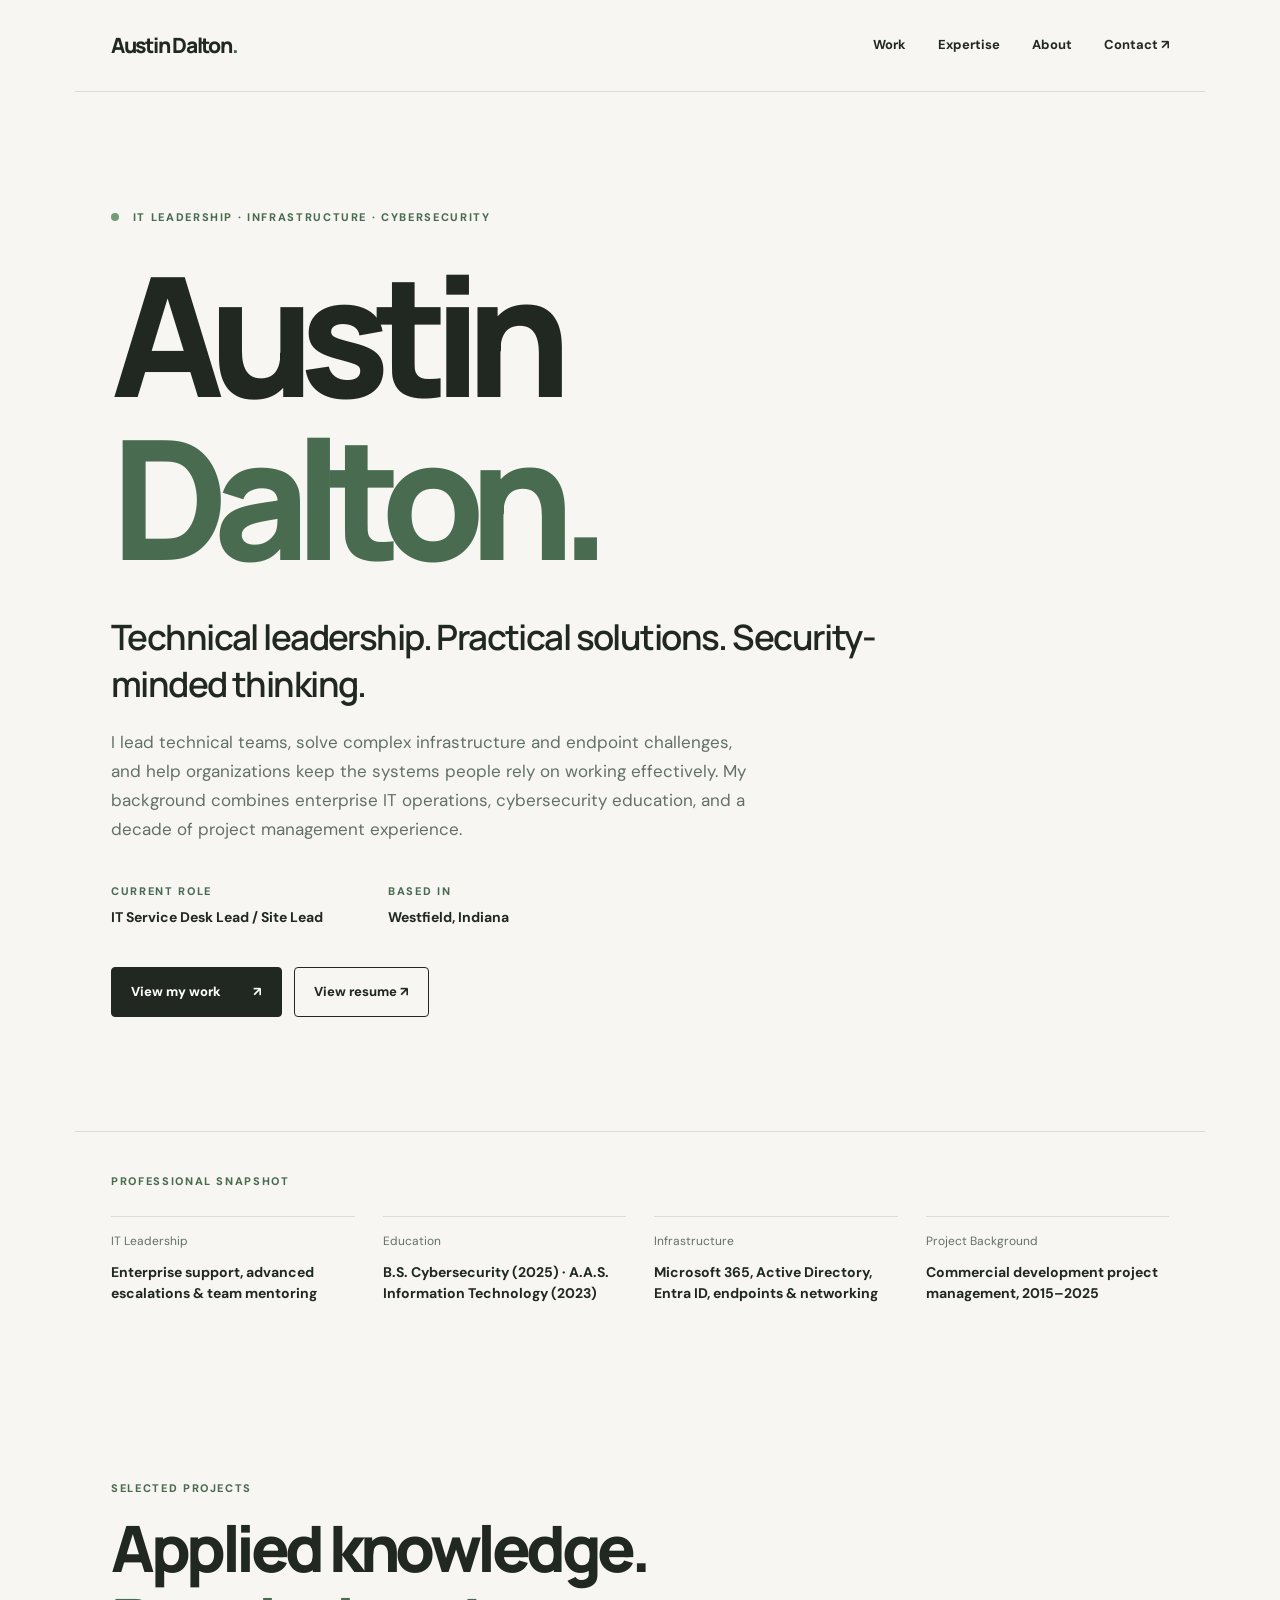
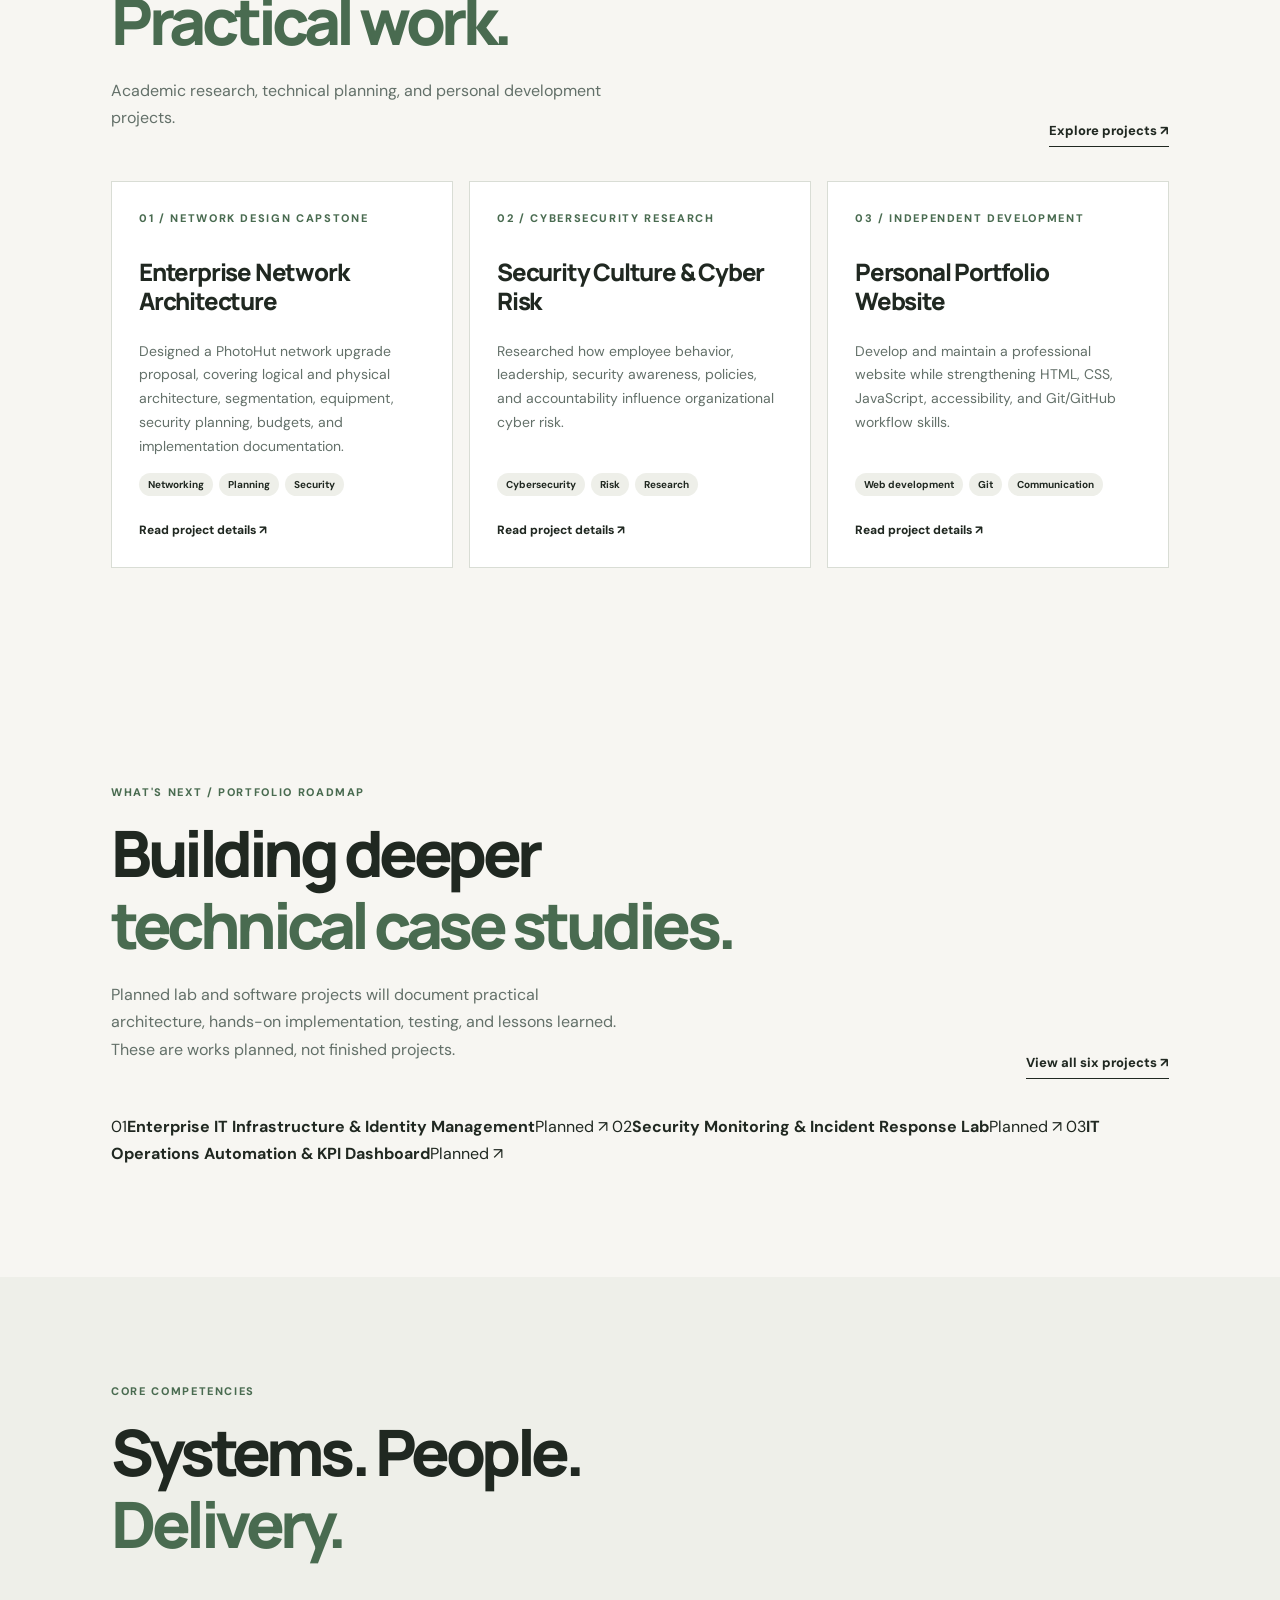
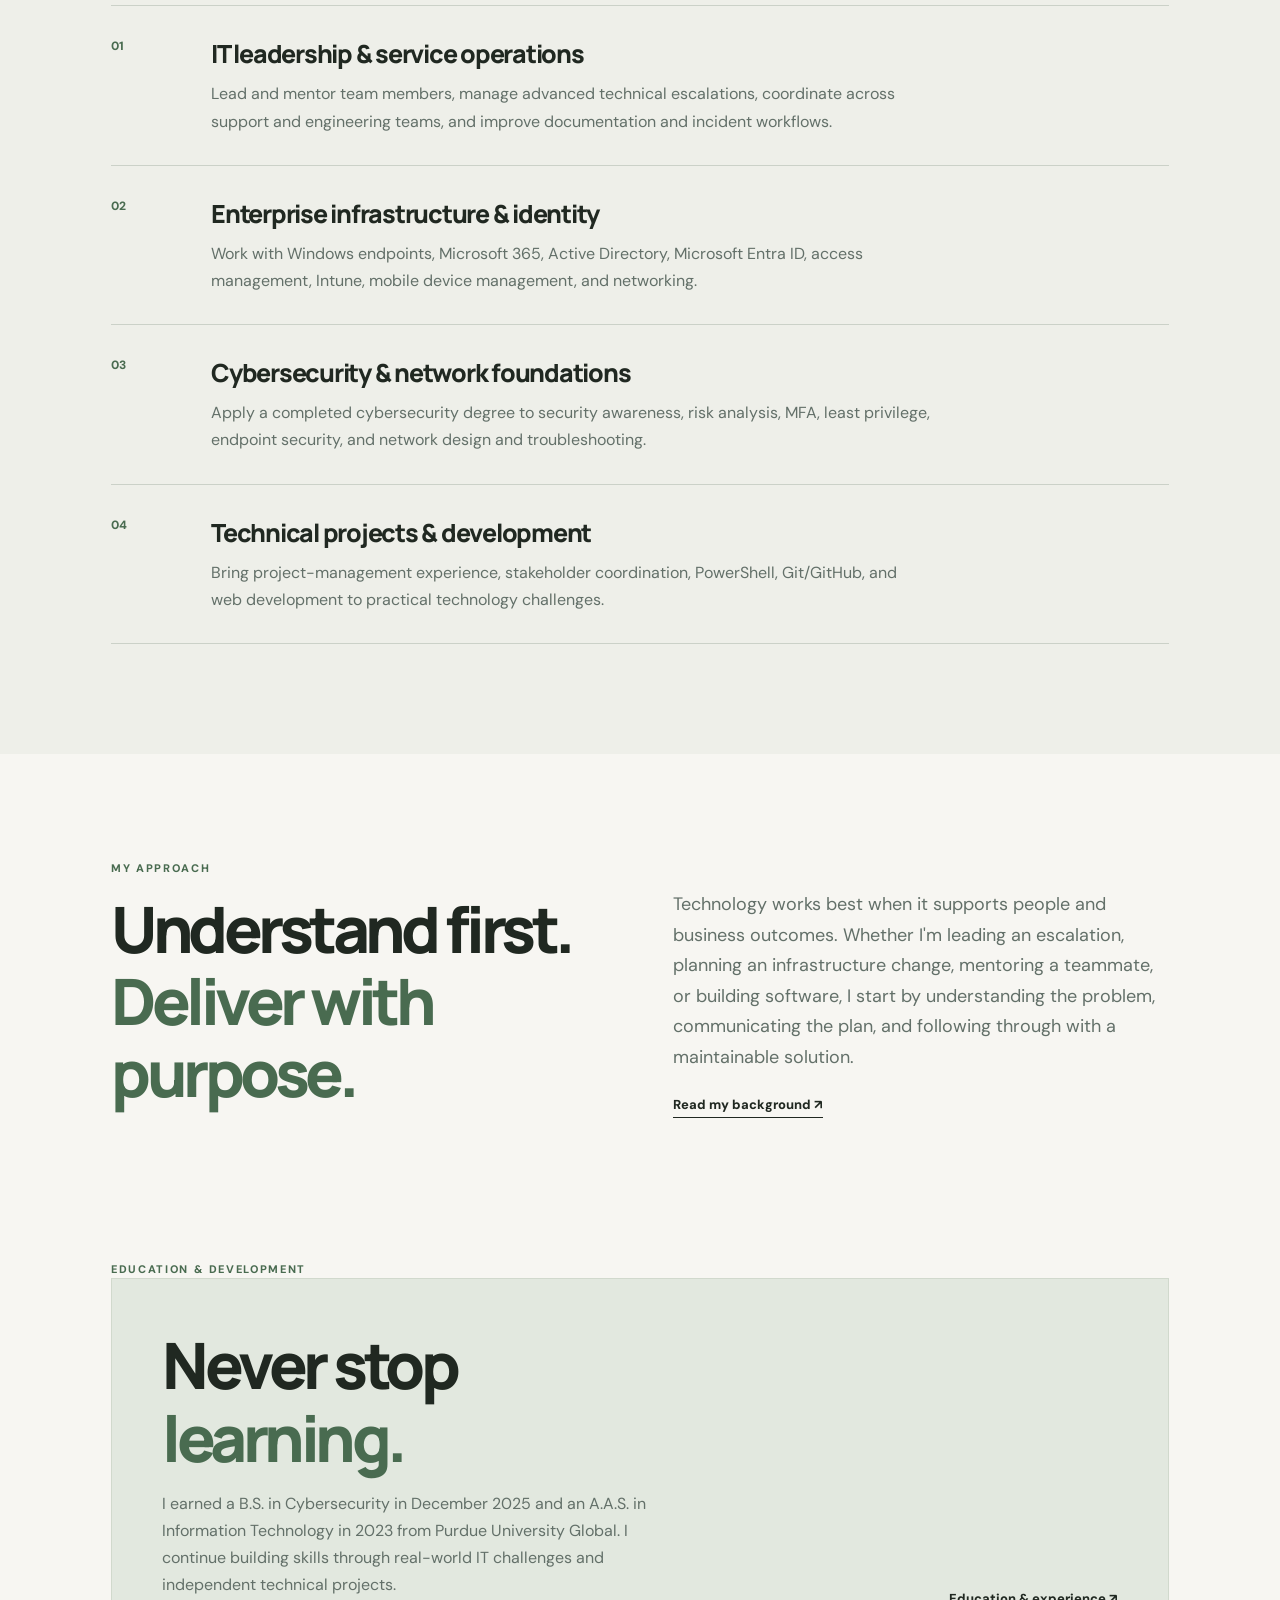
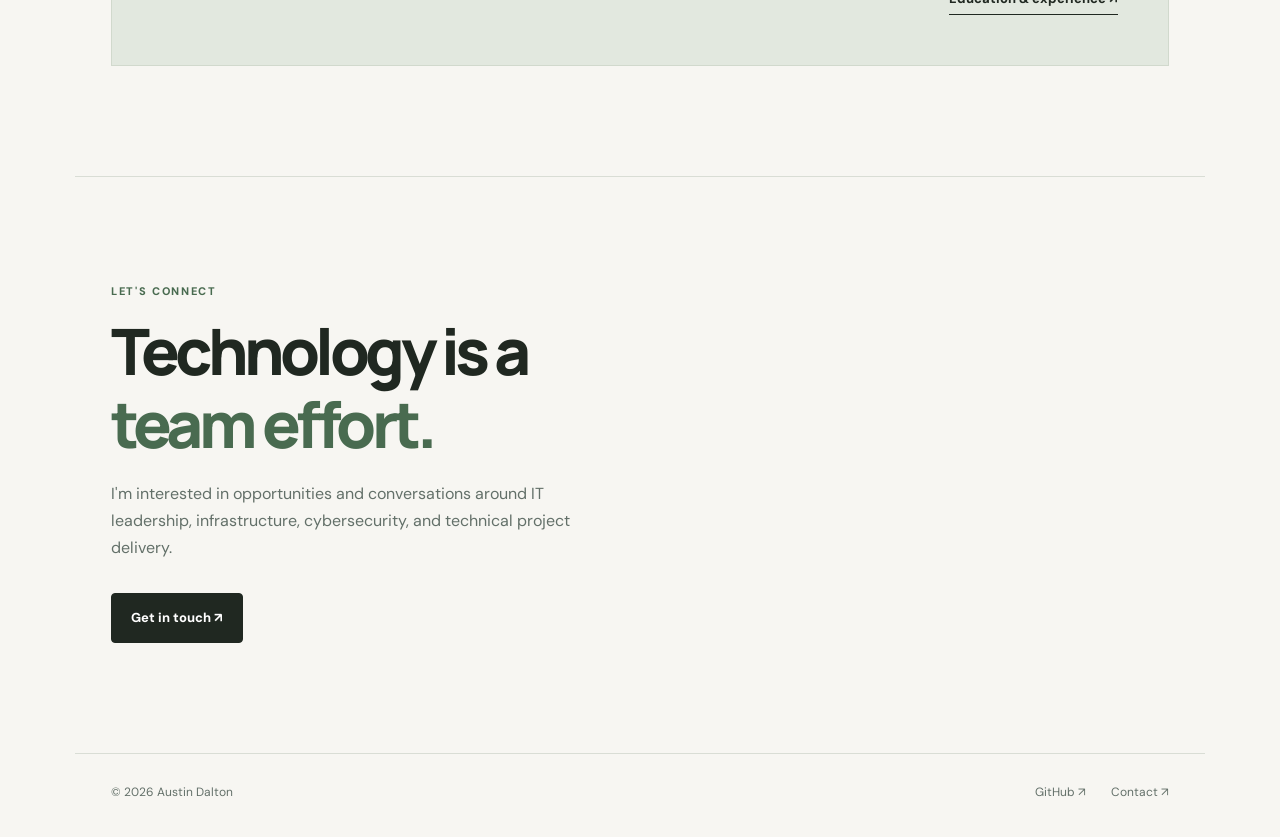
==== index.html @ 0df58dbb "Feature three upcoming lab projects on portfolio homepage" ====
<!doctype html>
<html lang="en"><head><meta charset="utf-8"><meta name="viewport" content="width=device-width,initial-scale=1"><meta name="description" content="Austin Dalton — IT leadership, cybersecurity, infrastructure and software development."><title>Austin Dalton | IT Leadership & Technology</title><link rel="preconnect" href="https://fonts.googleapis.com"><link rel="preconnect" href="https://fonts.gstatic.com" crossorigin><link href="https://fonts.googleapis.com/css2?family=DM+Sans:wght@400;500;600;700&family=Manrope:wght@400;500;600;700;800&display=swap" rel="stylesheet"><link rel="stylesheet" href="redesign.css"></head>
<body><a class="skip" href="#main">Skip to content</a><header class="site-header wrap"><a class="wordmark" href="index.html">Austin Dalton<span class="dot">.</span></a><nav aria-label="Main navigation"><a href="#work">Work</a><a href="#expertise">Expertise</a><a href="aboutme.html">About</a><a href="contact.html">Contact <span aria-hidden="true">↗</span></a></nav></header>
<main id="main"><section class="hero wrap"><div class="eyebrow"><span class="status-dot"></span> IT LEADERSHIP · INFRASTRUCTURE · CYBERSECURITY</div><h1>Austin<br><em>Dalton.</em></h1><p class="hero-lead">Technical leadership. Practical solutions. Security-minded thinking.</p><p class="hero-sub">I lead technical teams, solve complex infrastructure and endpoint challenges, and help organizations keep the systems people rely on working effectively. My background combines enterprise IT operations, cybersecurity education, and a decade of project management experience.</p><div class="facts"><div><span class="fact-label">Current role</span><strong>IT Service Desk Lead / Site Lead</strong></div><div><span class="fact-label">Based in</span><strong>Westfield, Indiana</strong></div></div><div class="actions"><a class="button primary" href="#work">View my work <span>↗</span></a><a class="button secondary" href="Austin_Dalton_Resume.pdf" target="_blank" rel="noopener">View resume ↗</a></div></section>
<section class="divider wrap"><div class="section-kicker">Professional snapshot</div><div class="overview"><div><span>IT Leadership</span><strong>Enterprise support, advanced escalations & team mentoring</strong></div><div><span>Education</span><strong>B.S. Cybersecurity (2025) · A.A.S. Information Technology (2023)</strong></div><div><span>Infrastructure</span><strong>Microsoft 365, Active Directory, Entra ID, endpoints & networking</strong></div><div><span>Project Background</span><strong>Commercial development project management, 2015–2025</strong></div></div></section>
<section class="section wrap" id="work"><div class="section-top"><div><div class="section-kicker">Selected projects</div><h2>Applied knowledge.<br><em>Practical work.</em></h2><p>Academic research, technical planning, and personal development projects.</p></div><a class="text-link" href="projects.html">Explore projects ↗</a></div><div class="cards"><a class="card" href="projects.html"><span class="card-number">01 / NETWORK DESIGN CAPSTONE</span><h3>Enterprise Network Architecture</h3><p>Designed a PhotoHut network upgrade proposal, covering logical and physical architecture, segmentation, equipment, security planning, budgets, and implementation documentation.</p><span class="tags"><span>Networking</span><span>Planning</span><span>Security</span></span><span class="card-arrow">Read project details ↗</span></a><a class="card" href="projects.html"><span class="card-number">02 / CYBERSECURITY RESEARCH</span><h3>Security Culture & Cyber Risk</h3><p>Researched how employee behavior, leadership, security awareness, policies, and accountability influence organizational cyber risk.</p><span class="tags"><span>Cybersecurity</span><span>Risk</span><span>Research</span></span><span class="card-arrow">Read project details ↗</span></a><a class="card" href="projects.html"><span class="card-number">03 / INDEPENDENT DEVELOPMENT</span><h3>Personal Portfolio Website</h3><p>Develop and maintain a professional website while strengthening HTML, CSS, JavaScript, accessibility, and Git/GitHub workflow skills.</p><span class="tags"><span>Web development</span><span>Git</span><span>Communication</span></span><span class="card-arrow">Read project details ↗</span></a></div></section>

<section class="section wrap project-roadmap" aria-labelledby="roadmap-heading">
<div class="section-top"><div><div class="section-kicker">What's next / Portfolio roadmap</div><h2 id="roadmap-heading">Building deeper<br><em>technical case studies.</em></h2><p>Planned lab and software projects will document practical architecture, hands-on implementation, testing, and lessons learned. These are works planned, not finished projects.</p></div><a class="text-link" href="projects.html#upcoming-projects">View all six projects ↗</a></div>
<div class="roadmap-list">
<a href="projects.html#enterprise-infrastructure"><span class="roadmap-count">01</span><strong>Enterprise IT Infrastructure & Identity Management</strong><span class="roadmap-progress">Planned ↗</span></a>
<a href="projects.html#security-monitoring"><span class="roadmap-count">02</span><strong>Security Monitoring & Incident Response Lab</strong><span class="roadmap-progress">Planned ↗</span></a>
<a href="projects.html#it-operations-dashboard"><span class="roadmap-count">03</span><strong>IT Operations Automation & KPI Dashboard</strong><span class="roadmap-progress">Planned ↗</span></a>
</div>
</section>
<section class="section muted" id="expertise"><div class="wrap"><div class="section-kicker">Core competencies</div><h2>Systems. People.<br><em>Delivery.</em></h2><div class="services"><div class="service"><span>01</span><div><h3>IT leadership & service operations</h3><p>Lead and mentor team members, manage advanced technical escalations, coordinate across support and engineering teams, and improve documentation and incident workflows.</p></div></div><div class="service"><span>02</span><div><h3>Enterprise infrastructure & identity</h3><p>Work with Windows endpoints, Microsoft 365, Active Directory, Microsoft Entra ID, access management, Intune, mobile device management, and networking.</p></div></div><div class="service"><span>03</span><div><h3>Cybersecurity & network foundations</h3><p>Apply a completed cybersecurity degree to security awareness, risk analysis, MFA, least privilege, endpoint security, and network design and troubleshooting.</p></div></div><div class="service"><span>04</span><div><h3>Technical projects & development</h3><p>Bring project-management experience, stakeholder coordination, PowerShell, Git/GitHub, and web development to practical technology challenges.</p></div></div></div></div></section>
<section class="section wrap story"><div><div class="section-kicker">My approach</div><h2>Understand first.<br><em>Deliver with purpose.</em></h2></div><div><p>Technology works best when it supports people and business outcomes. Whether I'm leading an escalation, planning an infrastructure change, mentoring a teammate, or building software, I start by understanding the problem, communicating the plan, and following through with a maintainable solution.</p><a class="text-link" href="aboutme.html">Read my background ↗</a></div></section>
<section class="section wrap studio"><div class="section-kicker">Education & development</div><div class="studio-box"><div><h2>Never stop<br><em>learning.</em></h2><p>I earned a B.S. in Cybersecurity in December 2025 and an A.A.S. in Information Technology in 2023 from Purdue University Global. I continue building skills through real-world IT challenges and independent technical projects.</p></div><a class="text-link" href="aboutme.html">Education & experience ↗</a></div></section>
<section class="section wrap closing"><div class="section-kicker">Let's connect</div><h2>Technology is a<br><em>team effort.</em></h2><p>I'm interested in opportunities and conversations around IT leadership, infrastructure, cybersecurity, and technical project delivery.</p><a class="button primary" href="contact.html">Get in touch ↗</a></section></main>
<footer class="wrap footer"><span>© <span id="year"></span> Austin Dalton</span><div><a href="https://github.com/AustinDDev" target="_blank" rel="noopener">GitHub ↗</a><a href="contact.html">Contact ↗</a></div></footer><script>document.getElementById('year').textContent=new Date().getFullYear()</script></body></html>
---- redesign.css ----
:root{--bg:#f7f6f2;--ink:#202821;--muted:#637069;--accent:#496b50;--line:#d9ddd5;--surface:#eeefe9}*{box-sizing:border-box}html{scroll-behavior:smooth}body{margin:0;background:var(--bg);color:var(--ink);font:16px/1.7 'DM Sans',sans-serif}a{color:inherit;text-decoration:none}a:focus-visible{outline:3px solid var(--accent);outline-offset:4px}.wrap{max-width:1130px;margin:auto;padding-left:36px;padding-right:36px}.skip{position:absolute;left:-9999px}.skip:focus{left:20px;top:20px;background:white;padding:12px;z-index:10}.site-header{height:92px;display:flex;justify-content:space-between;align-items:center;border-bottom:1px solid var(--line)}.wordmark{font-family:Manrope,sans-serif;font-size:21px;font-weight:800;letter-spacing:-.06em}.dot{color:var(--accent)}nav{display:flex;gap:32px;font-size:13px;font-weight:700}nav a:hover,.text-link:hover{color:var(--accent)}.hero{padding-top:116px;padding-bottom:114px}.eyebrow,.section-kicker,.fact-label,.card-number{font-size:11px;text-transform:uppercase;letter-spacing:.15em;font-weight:800;color:var(--accent)}.status-dot{display:inline-block;width:8px;height:8px;border-radius:50%;background:#739d78;margin-right:9px}.hero h1{font:800 clamp(80px,13vw,174px)/.98 Manrope,sans-serif;letter-spacing:-.095em;margin:25px 0 36px}.hero h1 em,h2 em{font-style:normal;color:var(--accent)}.hero-lead{font:600 clamp(23px,3vw,35px)/1.35 Manrope,sans-serif;letter-spacing:-.045em;max-width:790px;margin:0 0 20px}.hero-sub{max-width:640px;color:var(--muted);font-size:17px}.facts{display:flex;gap:65px;margin:38px 0}.facts>div{display:grid;gap:5px}.facts strong{font-size:14px}.actions{display:flex;gap:12px;flex-wrap:wrap}.button{display:inline-flex;align-items:center;gap:32px;padding:13px 19px;border-radius:4px;font-size:13px;font-weight:800;border:1px solid var(--ink);transition:transform .2s}.button:hover{transform:translateY(-3px)}.primary{background:var(--ink);color:#fff}.secondary{background:transparent}.divider{border-top:1px solid var(--line);padding-top:40px;padding-bottom:70px}.overview{display:grid;grid-template-columns:repeat(4,1fr);gap:28px;margin-top:25px}.overview>div{border-top:1px solid var(--line);padding-top:14px;display:grid;gap:10px}.overview span{color:var(--muted);font-size:12px}.overview strong{font-size:14px;line-height:1.5}.section{padding-top:105px;padding-bottom:110px}.section h2{font:800 clamp(39px,5vw,65px)/1.13 Manrope,sans-serif;letter-spacing:-.07em;margin:15px 0 20px}.section-top{display:flex;justify-content:space-between;align-items:end;gap:30px;margin-bottom:34px}.section-top p,.closing p{max-width:510px;color:var(--muted)}.text-link{font-size:13px;font-weight:800;white-space:nowrap;border-bottom:1px solid currentColor;padding-bottom:4px}.cards{display:grid;grid-template-columns:repeat(3,1fr);gap:16px}.card{display:flex;flex-direction:column;min-height:355px;padding:27px;background:#fff;border:1px solid var(--line);transition:transform .2s,box-shadow .2s}.card:hover{transform:translateY(-5px);box-shadow:0 12px 30px #20282112}.card h3{font:800 24px/1.2 Manrope,sans-serif;letter-spacing:-.05em;margin:30px 0 10px}.card p{color:var(--muted);font-size:14px;line-height:1.7}.tags{display:flex;flex-wrap:wrap;gap:6px;margin-top:auto}.tags span{background:var(--surface);padding:3px 9px;font-size:10px;font-weight:700;border-radius:20px}.card-arrow{font-size:12px;font-weight:800;margin-top:24px}.muted{background:var(--surface)}.services{margin-top:45px;border-top:1px solid #cbd1c8}.service{display:grid;grid-template-columns:80px 1fr;gap:20px;border-bottom:1px solid #cbd1c8;padding:30px 0}.service>span{color:var(--accent);font-weight:800;font-size:12px}.service h3{font:800 25px Manrope,sans-serif;letter-spacing:-.05em;margin:0}.service p{max-width:720px;color:var(--muted);margin:9px 0 0}.story{display:grid;grid-template-columns:1fr 1fr;gap:65px;align-items:center}.story p{font-size:18px;color:var(--muted)}.studio{padding-top:20px}.studio-box{background:#e2e8df;border:1px solid #d1d9cd;padding:50px;display:flex;align-items:end;justify-content:space-between;gap:30px}.studio-box h2{margin:0}.studio-box p{max-width:510px;color:var(--muted)}.closing{border-top:1px solid var(--line)}.closing .button{margin-top:15px}.footer{border-top:1px solid var(--line);padding-top:28px;padding-bottom:35px;display:flex;justify-content:space-between;color:var(--muted);font-size:12px}.footer div{display:flex;gap:25px}@media(max-width:800px){.wrap{padding-left:23px;padding-right:23px}.site-header{height:auto;min-height:78px;gap:15px;flex-wrap:wrap;padding-top:18px;padding-bottom:18px}nav{gap:15px;flex-wrap:wrap}.hero{padding-top:75px;padding-bottom:70px}.hero h1{font-size:clamp(70px,16vw,125px)}.overview{grid-template-columns:repeat(2,1fr)}.cards{grid-template-columns:1fr}.card{min-height:285px}.story{grid-template-columns:1fr;gap:15px}.studio-box{padding:30px;display:block}.section{padding-top:70px;padding-bottom:75px}}@media(max-width:480px){nav{font-size:12px;gap:12px}.hero h1{font-size:65px}.facts{display:grid;gap:20px}.overview{grid-template-columns:1fr}.section-top{display:block}.section-top .text-link{display:inline-block;margin-top:10px}.service{grid-template-columns:36px 1fr}.footer{gap:18px;flex-wrap:wrap}}@media(prefers-reduced-motion:reduce){html{scroll-behavior:auto}*,*:before,*:after{transition:none!important}}
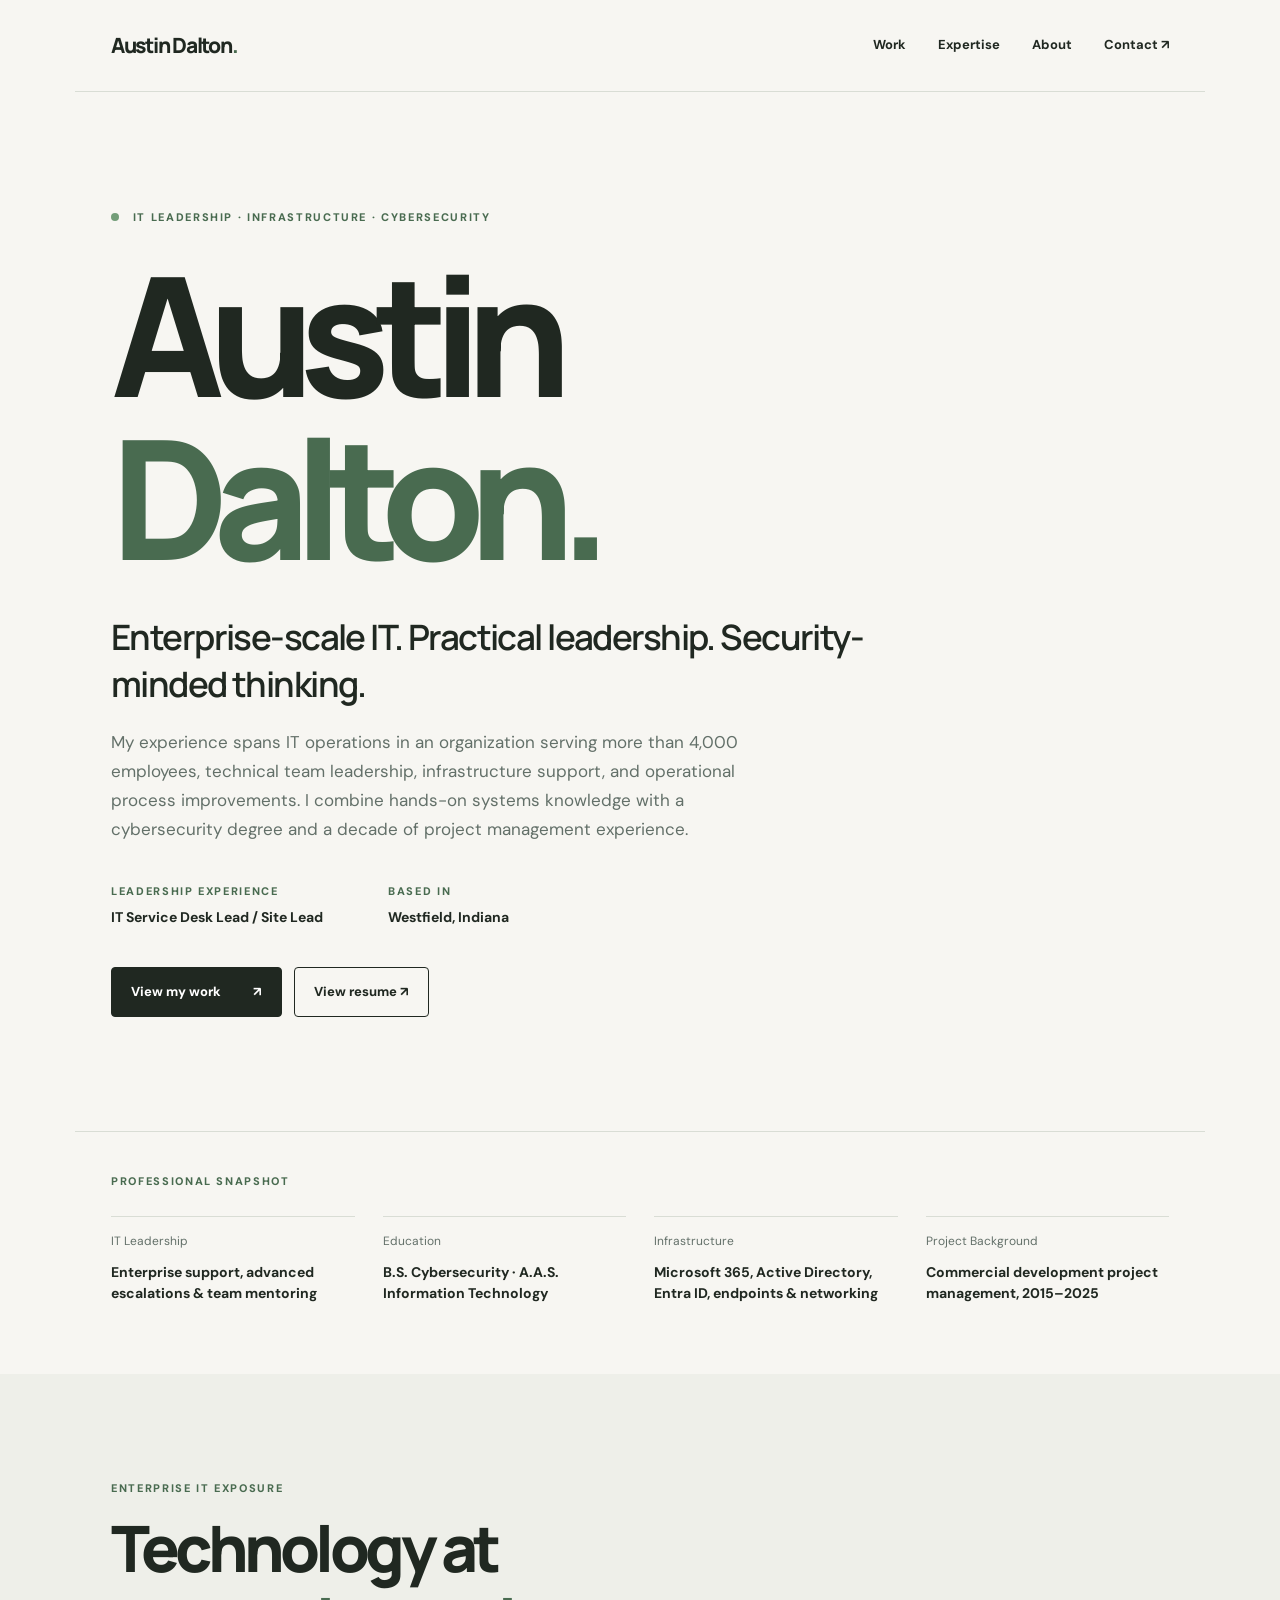
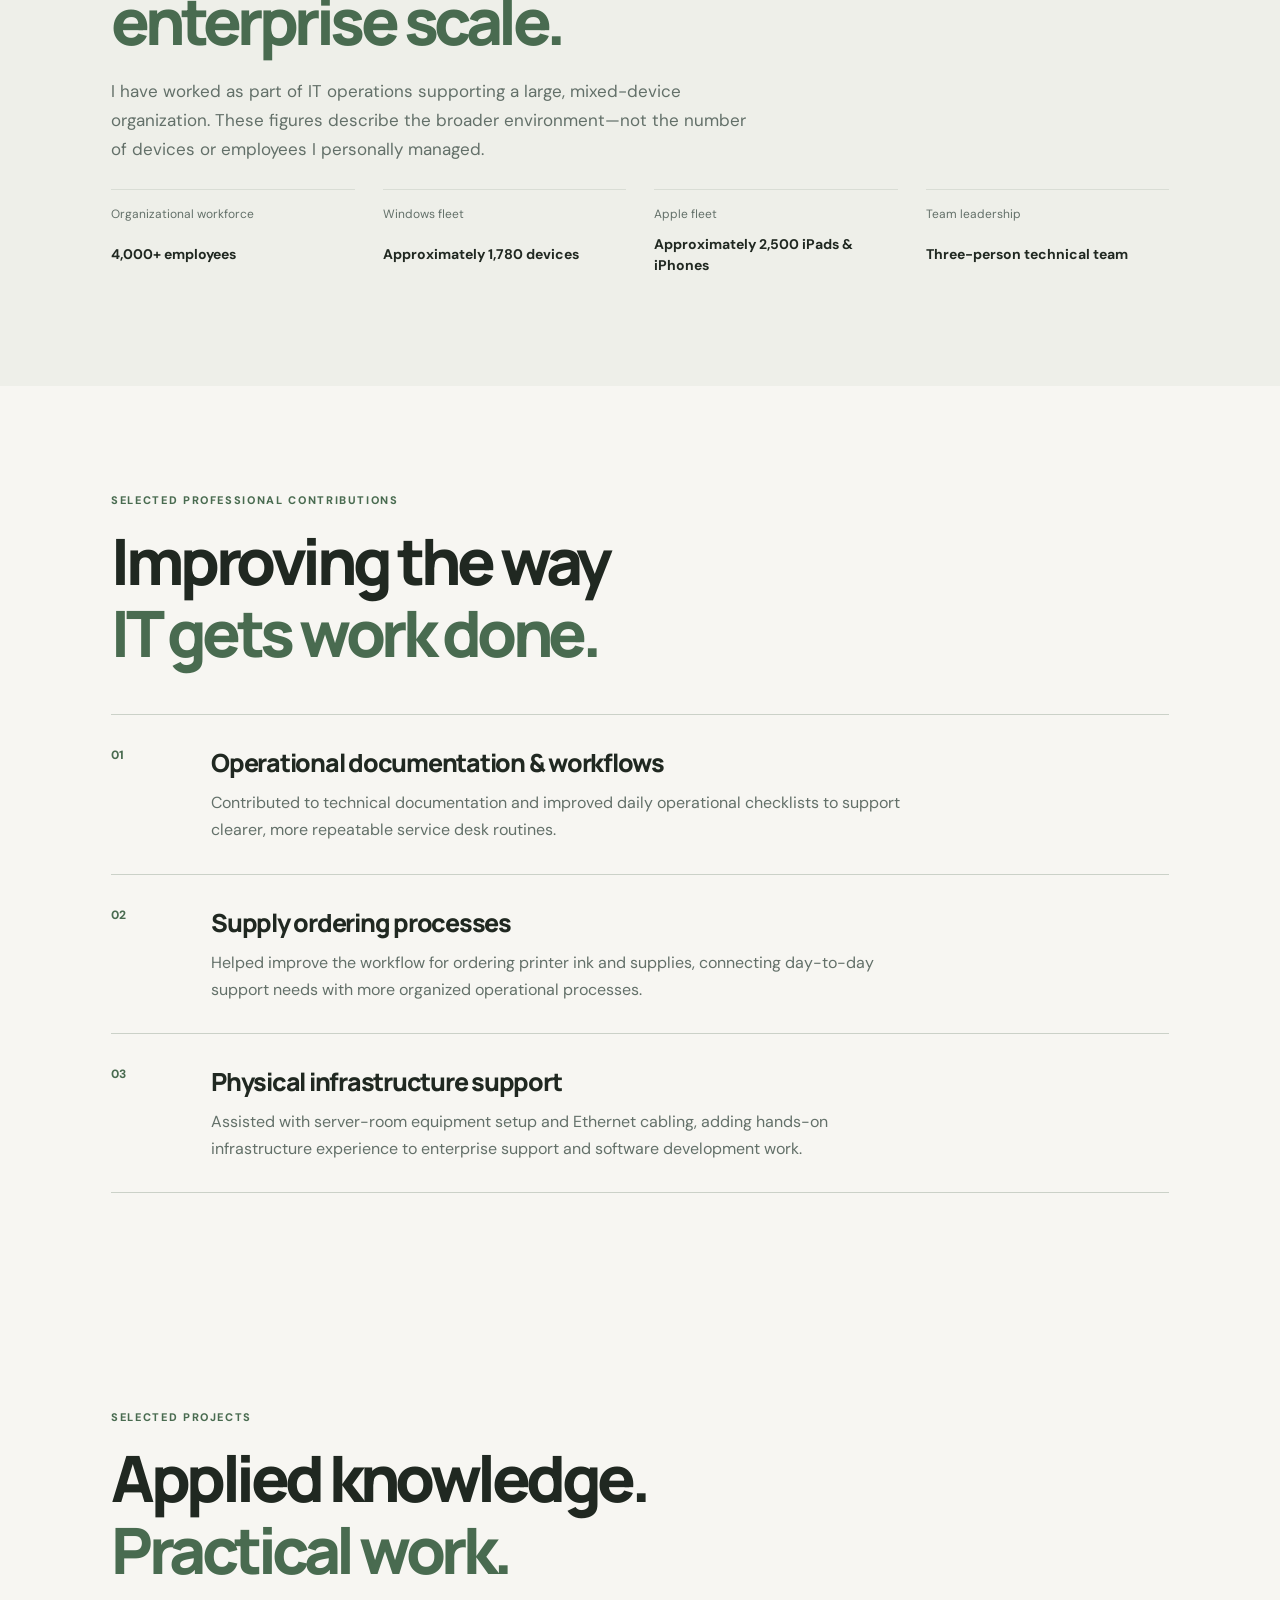
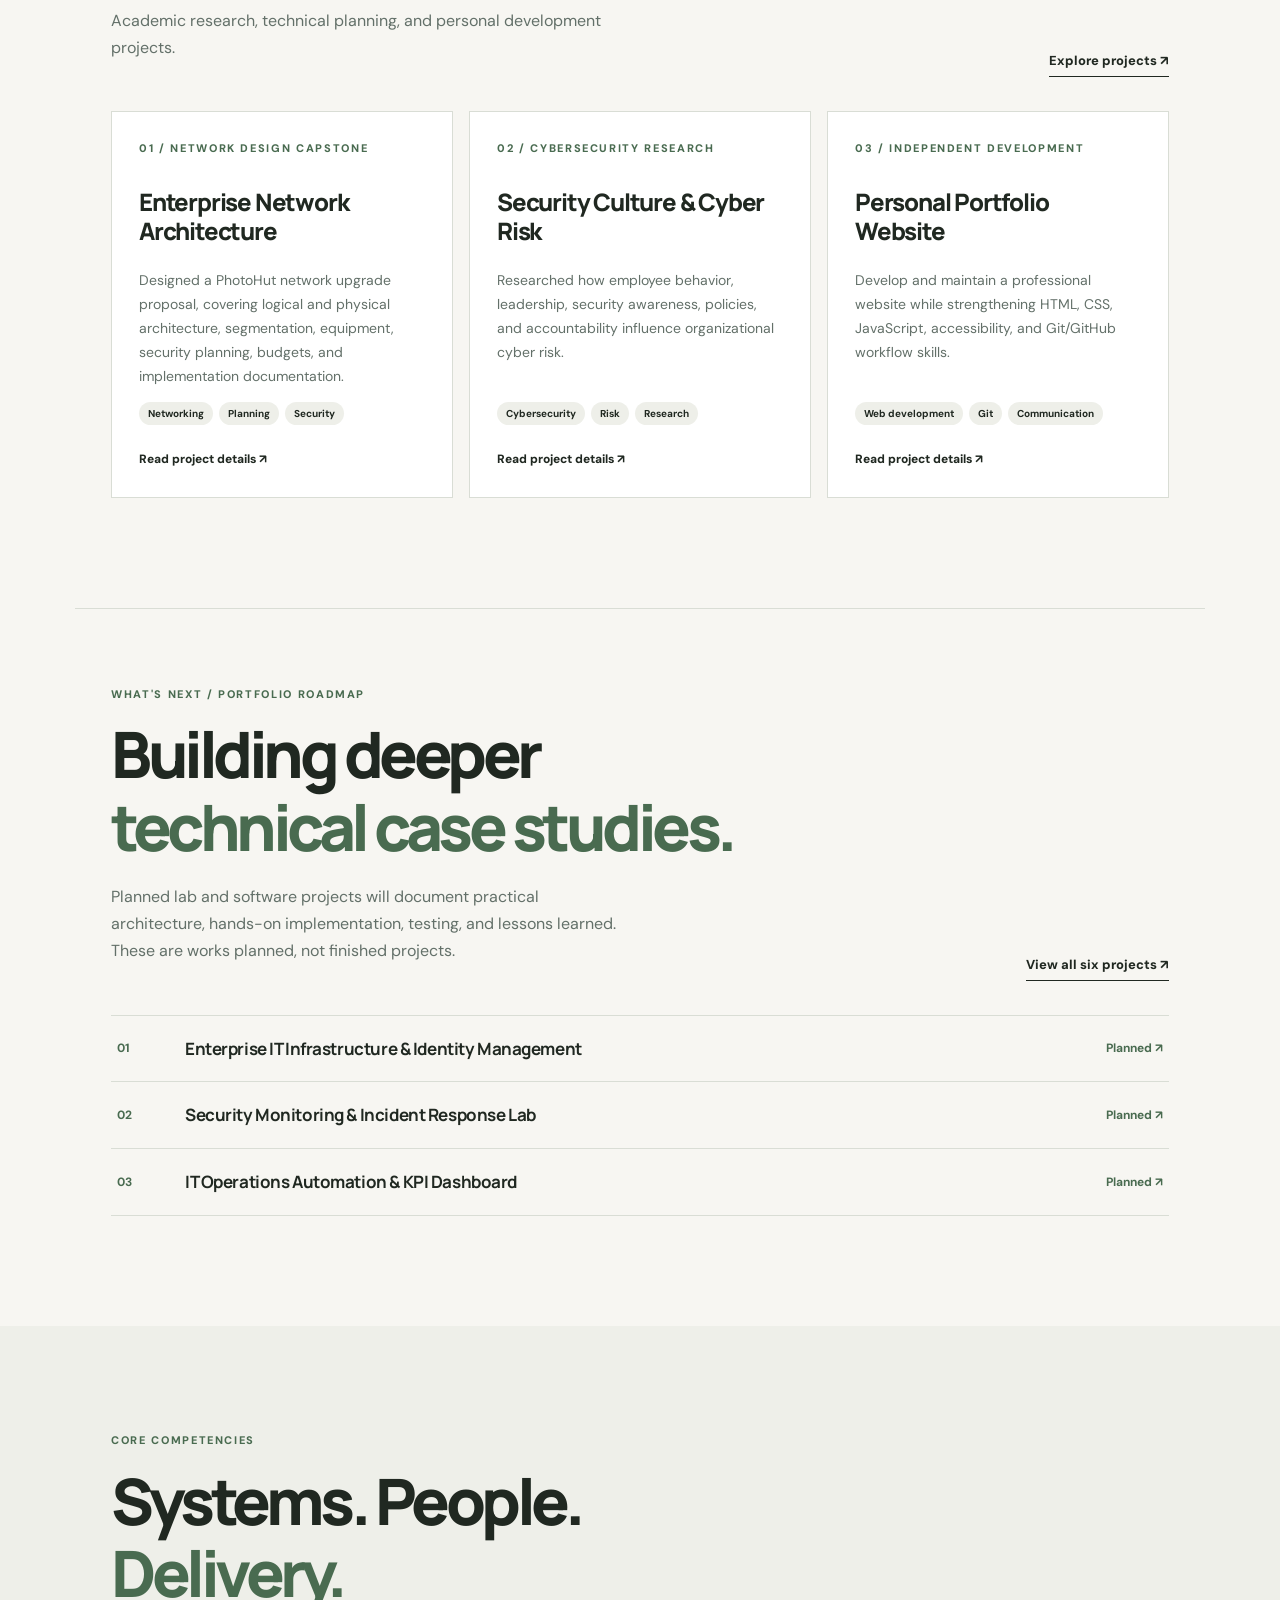
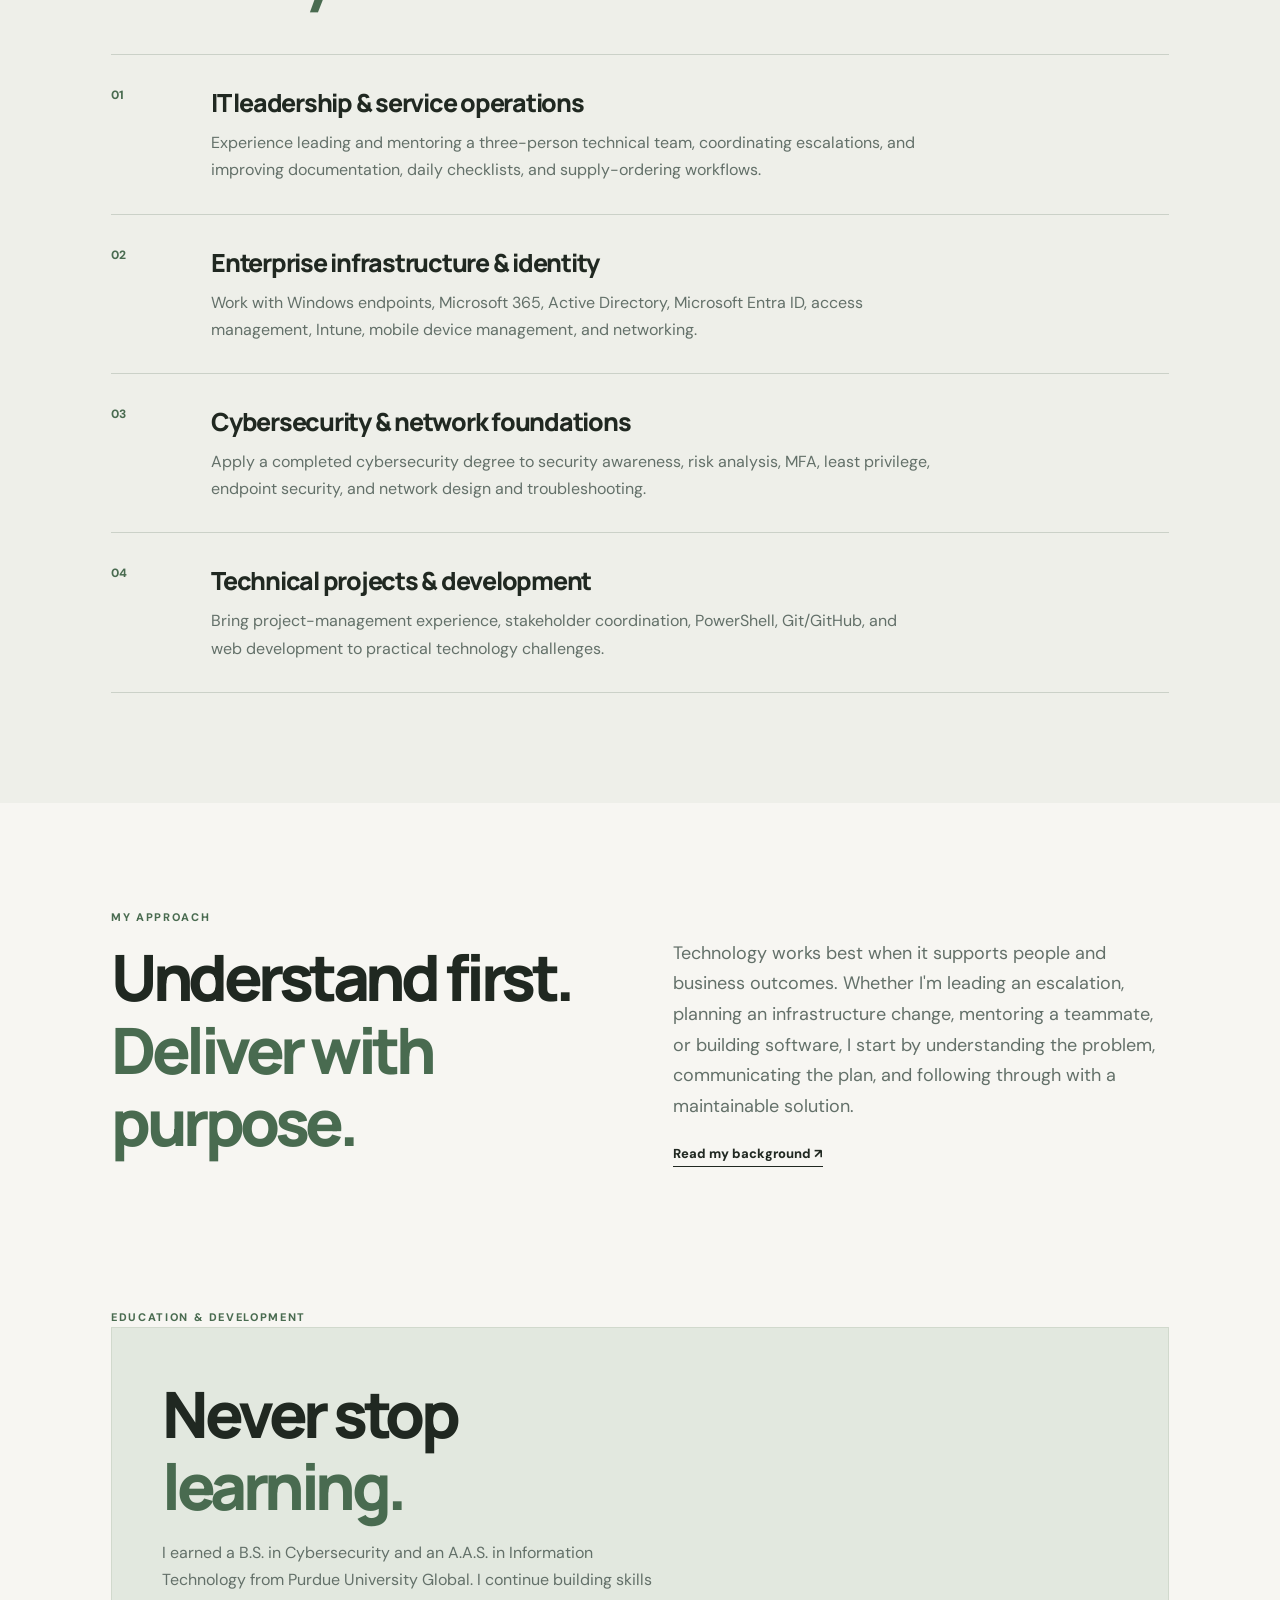
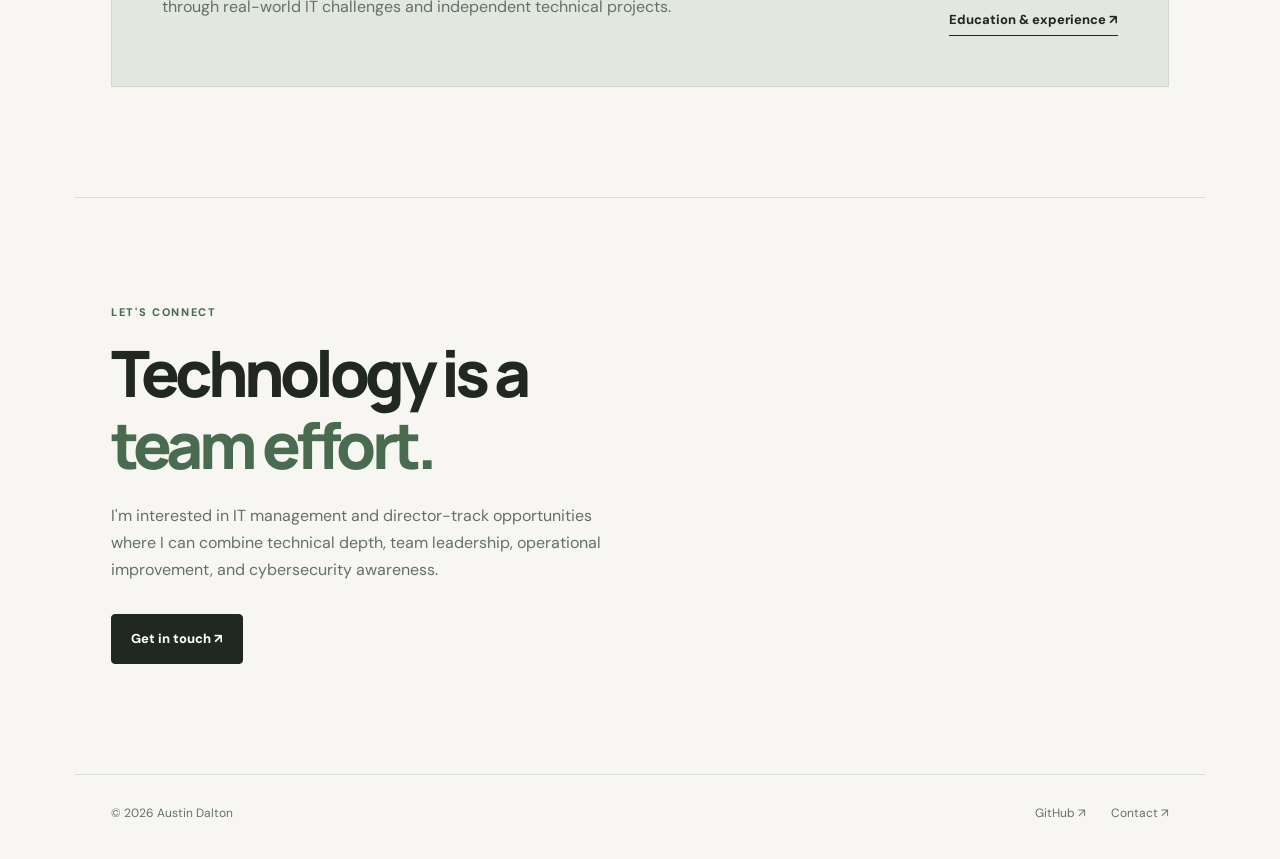
==== commit 57f0771f: "Add verified enterprise scale and operational contributions, target IT director roles" ====
--- a/index.html
+++ b/index.html
@@ -1,8 +1,10 @@
 <!doctype html>
 <html lang="en"><head><meta charset="utf-8"><meta name="viewport" content="width=device-width,initial-scale=1"><meta name="description" content="Austin Dalton — IT leadership, cybersecurity, infrastructure and software development."><title>Austin Dalton | IT Leadership & Technology</title><link rel="preconnect" href="https://fonts.googleapis.com"><link rel="preconnect" href="https://fonts.gstatic.com" crossorigin><link href="https://fonts.googleapis.com/css2?family=DM+Sans:wght@400;500;600;700&family=Manrope:wght@400;500;600;700;800&display=swap" rel="stylesheet"><link rel="stylesheet" href="redesign.css"></head>
 <body><a class="skip" href="#main">Skip to content</a><header class="site-header wrap"><a class="wordmark" href="index.html">Austin Dalton<span class="dot">.</span></a><nav aria-label="Main navigation"><a href="#work">Work</a><a href="#expertise">Expertise</a><a href="aboutme.html">About</a><a href="contact.html">Contact <span aria-hidden="true">↗</span></a></nav></header>
-<main id="main"><section class="hero wrap"><div class="eyebrow"><span class="status-dot"></span> IT LEADERSHIP · INFRASTRUCTURE · CYBERSECURITY</div><h1>Austin<br><em>Dalton.</em></h1><p class="hero-lead">Technical leadership. Practical solutions. Security-minded thinking.</p><p class="hero-sub">I lead technical teams, solve complex infrastructure and endpoint challenges, and help organizations keep the systems people rely on working effectively. My background combines enterprise IT operations, cybersecurity education, and a decade of project management experience.</p><div class="facts"><div><span class="fact-label">Current role</span><strong>IT Service Desk Lead / Site Lead</strong></div><div><span class="fact-label">Based in</span><strong>Westfield, Indiana</strong></div></div><div class="actions"><a class="button primary" href="#work">View my work <span>↗</span></a><a class="button secondary" href="Austin_Dalton_Resume.pdf" target="_blank" rel="noopener">View resume ↗</a></div></section>
-<section class="divider wrap"><div class="section-kicker">Professional snapshot</div><div class="overview"><div><span>IT Leadership</span><strong>Enterprise support, advanced escalations & team mentoring</strong></div><div><span>Education</span><strong>B.S. Cybersecurity (2025) · A.A.S. Information Technology (2023)</strong></div><div><span>Infrastructure</span><strong>Microsoft 365, Active Directory, Entra ID, endpoints & networking</strong></div><div><span>Project Background</span><strong>Commercial development project management, 2015–2025</strong></div></div></section>
+<main id="main"><section class="hero wrap"><div class="eyebrow"><span class="status-dot"></span> IT LEADERSHIP · INFRASTRUCTURE · CYBERSECURITY</div><h1>Austin<br><em>Dalton.</em></h1><p class="hero-lead">Enterprise-scale IT. Practical leadership. Security-minded thinking.</p><p class="hero-sub">My experience spans IT operations in an organization serving more than 4,000 employees, technical team leadership, infrastructure support, and operational process improvements. I combine hands-on systems knowledge with a cybersecurity degree and a decade of project management experience.</p><div class="facts"><div><span class="fact-label">Leadership experience</span><strong>IT Service Desk Lead / Site Lead</strong></div><div><span class="fact-label">Based in</span><strong>Westfield, Indiana</strong></div></div><div class="actions"><a class="button primary" href="#work">View my work <span>↗</span></a><a class="button secondary" href="Austin_Dalton_Resume.pdf" target="_blank" rel="noopener">View resume ↗</a></div></section>
+<section class="divider wrap"><div class="section-kicker">Professional snapshot</div><div class="overview"><div><span>IT Leadership</span><strong>Enterprise support, advanced escalations & team mentoring</strong></div><div><span>Education</span><strong>B.S. Cybersecurity · A.A.S. Information Technology</strong></div><div><span>Infrastructure</span><strong>Microsoft 365, Active Directory, Entra ID, endpoints & networking</strong></div><div><span>Project Background</span><strong>Commercial development project management, 2015–2025</strong></div></div></section>
+<section class="section muted" aria-labelledby="environment-heading"><div class="wrap"><div class="section-kicker">Enterprise IT exposure</div><h2 id="environment-heading">Technology at<br><em>enterprise scale.</em></h2><p class="hero-sub">I have worked as part of IT operations supporting a large, mixed-device organization. These figures describe the broader environment—not the number of devices or employees I personally managed.</p><div class="overview"><div><span>Organizational workforce</span><strong>4,000+ employees</strong></div><div><span>Windows fleet</span><strong>Approximately 1,780 devices</strong></div><div><span>Apple fleet</span><strong>Approximately 2,500 iPads &amp; iPhones</strong></div><div><span>Team leadership</span><strong>Three-person technical team</strong></div></div></div></section>
+<section class="section wrap" aria-labelledby="contributions-heading"><div class="section-kicker">Selected professional contributions</div><h2 id="contributions-heading">Improving the way<br><em>IT gets work done.</em></h2><div class="services"><div class="service"><span>01</span><div><h3>Operational documentation &amp; workflows</h3><p>Contributed to technical documentation and improved daily operational checklists to support clearer, more repeatable service desk routines.</p></div></div><div class="service"><span>02</span><div><h3>Supply ordering processes</h3><p>Helped improve the workflow for ordering printer ink and supplies, connecting day-to-day support needs with more organized operational processes.</p></div></div><div class="service"><span>03</span><div><h3>Physical infrastructure support</h3><p>Assisted with server-room equipment setup and Ethernet cabling, adding hands-on infrastructure experience to enterprise support and software development work.</p></div></div></div></section>
 <section class="section wrap" id="work"><div class="section-top"><div><div class="section-kicker">Selected projects</div><h2>Applied knowledge.<br><em>Practical work.</em></h2><p>Academic research, technical planning, and personal development projects.</p></div><a class="text-link" href="projects.html">Explore projects ↗</a></div><div class="cards"><a class="card" href="projects.html"><span class="card-number">01 / NETWORK DESIGN CAPSTONE</span><h3>Enterprise Network Architecture</h3><p>Designed a PhotoHut network upgrade proposal, covering logical and physical architecture, segmentation, equipment, security planning, budgets, and implementation documentation.</p><span class="tags"><span>Networking</span><span>Planning</span><span>Security</span></span><span class="card-arrow">Read project details ↗</span></a><a class="card" href="projects.html"><span class="card-number">02 / CYBERSECURITY RESEARCH</span><h3>Security Culture & Cyber Risk</h3><p>Researched how employee behavior, leadership, security awareness, policies, and accountability influence organizational cyber risk.</p><span class="tags"><span>Cybersecurity</span><span>Risk</span><span>Research</span></span><span class="card-arrow">Read project details ↗</span></a><a class="card" href="projects.html"><span class="card-number">03 / INDEPENDENT DEVELOPMENT</span><h3>Personal Portfolio Website</h3><p>Develop and maintain a professional website while strengthening HTML, CSS, JavaScript, accessibility, and Git/GitHub workflow skills.</p><span class="tags"><span>Web development</span><span>Git</span><span>Communication</span></span><span class="card-arrow">Read project details ↗</span></a></div></section>
 
 <section class="section wrap project-roadmap" aria-labelledby="roadmap-heading">
@@ -13,8 +15,8 @@
 <a href="projects.html#it-operations-dashboard"><span class="roadmap-count">03</span><strong>IT Operations Automation & KPI Dashboard</strong><span class="roadmap-progress">Planned ↗</span></a>
 </div>
 </section>
-<section class="section muted" id="expertise"><div class="wrap"><div class="section-kicker">Core competencies</div><h2>Systems. People.<br><em>Delivery.</em></h2><div class="services"><div class="service"><span>01</span><div><h3>IT leadership & service operations</h3><p>Lead and mentor team members, manage advanced technical escalations, coordinate across support and engineering teams, and improve documentation and incident workflows.</p></div></div><div class="service"><span>02</span><div><h3>Enterprise infrastructure & identity</h3><p>Work with Windows endpoints, Microsoft 365, Active Directory, Microsoft Entra ID, access management, Intune, mobile device management, and networking.</p></div></div><div class="service"><span>03</span><div><h3>Cybersecurity & network foundations</h3><p>Apply a completed cybersecurity degree to security awareness, risk analysis, MFA, least privilege, endpoint security, and network design and troubleshooting.</p></div></div><div class="service"><span>04</span><div><h3>Technical projects & development</h3><p>Bring project-management experience, stakeholder coordination, PowerShell, Git/GitHub, and web development to practical technology challenges.</p></div></div></div></div></section>
+<section class="section muted" id="expertise"><div class="wrap"><div class="section-kicker">Core competencies</div><h2>Systems. People.<br><em>Delivery.</em></h2><div class="services"><div class="service"><span>01</span><div><h3>IT leadership & service operations</h3><p>Experience leading and mentoring a three-person technical team, coordinating escalations, and improving documentation, daily checklists, and supply-ordering workflows.</p></div></div><div class="service"><span>02</span><div><h3>Enterprise infrastructure & identity</h3><p>Work with Windows endpoints, Microsoft 365, Active Directory, Microsoft Entra ID, access management, Intune, mobile device management, and networking.</p></div></div><div class="service"><span>03</span><div><h3>Cybersecurity & network foundations</h3><p>Apply a completed cybersecurity degree to security awareness, risk analysis, MFA, least privilege, endpoint security, and network design and troubleshooting.</p></div></div><div class="service"><span>04</span><div><h3>Technical projects & development</h3><p>Bring project-management experience, stakeholder coordination, PowerShell, Git/GitHub, and web development to practical technology challenges.</p></div></div></div></div></section>
 <section class="section wrap story"><div><div class="section-kicker">My approach</div><h2>Understand first.<br><em>Deliver with purpose.</em></h2></div><div><p>Technology works best when it supports people and business outcomes. Whether I'm leading an escalation, planning an infrastructure change, mentoring a teammate, or building software, I start by understanding the problem, communicating the plan, and following through with a maintainable solution.</p><a class="text-link" href="aboutme.html">Read my background ↗</a></div></section>
-<section class="section wrap studio"><div class="section-kicker">Education & development</div><div class="studio-box"><div><h2>Never stop<br><em>learning.</em></h2><p>I earned a B.S. in Cybersecurity in December 2025 and an A.A.S. in Information Technology in 2023 from Purdue University Global. I continue building skills through real-world IT challenges and independent technical projects.</p></div><a class="text-link" href="aboutme.html">Education & experience ↗</a></div></section>
-<section class="section wrap closing"><div class="section-kicker">Let's connect</div><h2>Technology is a<br><em>team effort.</em></h2><p>I'm interested in opportunities and conversations around IT leadership, infrastructure, cybersecurity, and technical project delivery.</p><a class="button primary" href="contact.html">Get in touch ↗</a></section></main>
+<section class="section wrap studio"><div class="section-kicker">Education & development</div><div class="studio-box"><div><h2>Never stop<br><em>learning.</em></h2><p>I earned a B.S. in Cybersecurity and an A.A.S. in Information Technology from Purdue University Global. I continue building skills through real-world IT challenges and independent technical projects.</p></div><a class="text-link" href="aboutme.html">Education & experience ↗</a></div></section>
+<section class="section wrap closing"><div class="section-kicker">Let's connect</div><h2>Technology is a<br><em>team effort.</em></h2><p>I'm interested in IT management and director-track opportunities where I can combine technical depth, team leadership, operational improvement, and cybersecurity awareness.</p><a class="button primary" href="contact.html">Get in touch ↗</a></section></main>
 <footer class="wrap footer"><span>© <span id="year"></span> Austin Dalton</span><div><a href="https://github.com/AustinDDev" target="_blank" rel="noopener">GitHub ↗</a><a href="contact.html">Contact ↗</a></div></footer><script>document.getElementById('year').textContent=new Date().getFullYear()</script></body></html>
--- a/redesign.css
+++ b/redesign.css
@@ -1 +1,3 @@
-:root{--bg:#f7f6f2;--ink:#202821;--muted:#637069;--accent:#496b50;--line:#d9ddd5;--surface:#eeefe9}*{box-sizing:border-box}html{scroll-behavior:smooth}body{margin:0;background:var(--bg);color:var(--ink);font:16px/1.7 'DM Sans',sans-serif}a{color:inherit;text-decoration:none}a:focus-visible{outline:3px solid var(--accent);outline-offset:4px}.wrap{max-width:1130px;margin:auto;padding-left:36px;padding-right:36px}.skip{position:absolute;left:-9999px}.skip:focus{left:20px;top:20px;background:white;padding:12px;z-index:10}.site-header{height:92px;display:flex;justify-content:space-between;align-items:center;border-bottom:1px solid var(--line)}.wordmark{font-family:Manrope,sans-serif;font-size:21px;font-weight:800;letter-spacing:-.06em}.dot{color:var(--accent)}nav{display:flex;gap:32px;font-size:13px;font-weight:700}nav a:hover,.text-link:hover{color:var(--accent)}.hero{padding-top:116px;padding-bottom:114px}.eyebrow,.section-kicker,.fact-label,.card-number{font-size:11px;text-transform:uppercase;letter-spacing:.15em;font-weight:800;color:var(--accent)}.status-dot{display:inline-block;width:8px;height:8px;border-radius:50%;background:#739d78;margin-right:9px}.hero h1{font:800 clamp(80px,13vw,174px)/.98 Manrope,sans-serif;letter-spacing:-.095em;margin:25px 0 36px}.hero h1 em,h2 em{font-style:normal;color:var(--accent)}.hero-lead{font:600 clamp(23px,3vw,35px)/1.35 Manrope,sans-serif;letter-spacing:-.045em;max-width:790px;margin:0 0 20px}.hero-sub{max-width:640px;color:var(--muted);font-size:17px}.facts{display:flex;gap:65px;margin:38px 0}.facts>div{display:grid;gap:5px}.facts strong{font-size:14px}.actions{display:flex;gap:12px;flex-wrap:wrap}.button{display:inline-flex;align-items:center;gap:32px;padding:13px 19px;border-radius:4px;font-size:13px;font-weight:800;border:1px solid var(--ink);transition:transform .2s}.button:hover{transform:translateY(-3px)}.primary{background:var(--ink);color:#fff}.secondary{background:transparent}.divider{border-top:1px solid var(--line);padding-top:40px;padding-bottom:70px}.overview{display:grid;grid-template-columns:repeat(4,1fr);gap:28px;margin-top:25px}.overview>div{border-top:1px solid var(--line);padding-top:14px;display:grid;gap:10px}.overview span{color:var(--muted);font-size:12px}.overview strong{font-size:14px;line-height:1.5}.section{padding-top:105px;padding-bottom:110px}.section h2{font:800 clamp(39px,5vw,65px)/1.13 Manrope,sans-serif;letter-spacing:-.07em;margin:15px 0 20px}.section-top{display:flex;justify-content:space-between;align-items:end;gap:30px;margin-bottom:34px}.section-top p,.closing p{max-width:510px;color:var(--muted)}.text-link{font-size:13px;font-weight:800;white-space:nowrap;border-bottom:1px solid currentColor;padding-bottom:4px}.cards{display:grid;grid-template-columns:repeat(3,1fr);gap:16px}.card{display:flex;flex-direction:column;min-height:355px;padding:27px;background:#fff;border:1px solid var(--line);transition:transform .2s,box-shadow .2s}.card:hover{transform:translateY(-5px);box-shadow:0 12px 30px #20282112}.card h3{font:800 24px/1.2 Manrope,sans-serif;letter-spacing:-.05em;margin:30px 0 10px}.card p{color:var(--muted);font-size:14px;line-height:1.7}.tags{display:flex;flex-wrap:wrap;gap:6px;margin-top:auto}.tags span{background:var(--surface);padding:3px 9px;font-size:10px;font-weight:700;border-radius:20px}.card-arrow{font-size:12px;font-weight:800;margin-top:24px}.muted{background:var(--surface)}.services{margin-top:45px;border-top:1px solid #cbd1c8}.service{display:grid;grid-template-columns:80px 1fr;gap:20px;border-bottom:1px solid #cbd1c8;padding:30px 0}.service>span{color:var(--accent);font-weight:800;font-size:12px}.service h3{font:800 25px Manrope,sans-serif;letter-spacing:-.05em;margin:0}.service p{max-width:720px;color:var(--muted);margin:9px 0 0}.story{display:grid;grid-template-columns:1fr 1fr;gap:65px;align-items:center}.story p{font-size:18px;color:var(--muted)}.studio{padding-top:20px}.studio-box{background:#e2e8df;border:1px solid #d1d9cd;padding:50px;display:flex;align-items:end;justify-content:space-between;gap:30px}.studio-box h2{margin:0}.studio-box p{max-width:510px;color:var(--muted)}.closing{border-top:1px solid var(--line)}.closing .button{margin-top:15px}.footer{border-top:1px solid var(--line);padding-top:28px;padding-bottom:35px;display:flex;justify-content:space-between;color:var(--muted);font-size:12px}.footer div{display:flex;gap:25px}@media(max-width:800px){.wrap{padding-left:23px;padding-right:23px}.site-header{height:auto;min-height:78px;gap:15px;flex-wrap:wrap;padding-top:18px;padding-bottom:18px}nav{gap:15px;flex-wrap:wrap}.hero{padding-top:75px;padding-bottom:70px}.hero h1{font-size:clamp(70px,16vw,125px)}.overview{grid-template-columns:repeat(2,1fr)}.cards{grid-template-columns:1fr}.card{min-height:285px}.story{grid-template-columns:1fr;gap:15px}.studio-box{padding:30px;display:block}.section{padding-top:70px;padding-bottom:75px}}@media(max-width:480px){nav{font-size:12px;gap:12px}.hero h1{font-size:65px}.facts{display:grid;gap:20px}.overview{grid-template-columns:1fr}.section-top{display:block}.section-top .text-link{display:inline-block;margin-top:10px}.service{grid-template-columns:36px 1fr}.footer{gap:18px;flex-wrap:wrap}}@media(prefers-reduced-motion:reduce){html{scroll-behavior:auto}*,*:before,*:after{transition:none!important}}+:root{--bg:#f7f6f2;--ink:#202821;--muted:#637069;--accent:#496b50;--line:#d9ddd5;--surface:#eeefe9}*{box-sizing:border-box}html{scroll-behavior:smooth}body{margin:0;background:var(--bg);color:var(--ink);font:16px/1.7 'DM Sans',sans-serif}a{color:inherit;text-decoration:none}a:focus-visible{outline:3px solid var(--accent);outline-offset:4px}.wrap{max-width:1130px;margin:auto;padding-left:36px;padding-right:36px}.skip{position:absolute;left:-9999px}.skip:focus{left:20px;top:20px;background:white;padding:12px;z-index:10}.site-header{height:92px;display:flex;justify-content:space-between;align-items:center;border-bottom:1px solid var(--line)}.wordmark{font-family:Manrope,sans-serif;font-size:21px;font-weight:800;letter-spacing:-.06em}.dot{color:var(--accent)}nav{display:flex;gap:32px;font-size:13px;font-weight:700}nav a:hover,.text-link:hover{color:var(--accent)}.hero{padding-top:116px;padding-bottom:114px}.eyebrow,.section-kicker,.fact-label,.card-number{font-size:11px;text-transform:uppercase;letter-spacing:.15em;font-weight:800;color:var(--accent)}.status-dot{display:inline-block;width:8px;height:8px;border-radius:50%;background:#739d78;margin-right:9px}.hero h1{font:800 clamp(80px,13vw,174px)/.98 Manrope,sans-serif;letter-spacing:-.095em;margin:25px 0 36px}.hero h1 em,h2 em{font-style:normal;color:var(--accent)}.hero-lead{font:600 clamp(23px,3vw,35px)/1.35 Manrope,sans-serif;letter-spacing:-.045em;max-width:790px;margin:0 0 20px}.hero-sub{max-width:640px;color:var(--muted);font-size:17px}.facts{display:flex;gap:65px;margin:38px 0}.facts>div{display:grid;gap:5px}.facts strong{font-size:14px}.actions{display:flex;gap:12px;flex-wrap:wrap}.button{display:inline-flex;align-items:center;gap:32px;padding:13px 19px;border-radius:4px;font-size:13px;font-weight:800;border:1px solid var(--ink);transition:transform .2s}.button:hover{transform:translateY(-3px)}.primary{background:var(--ink);color:#fff}.secondary{background:transparent}.divider{border-top:1px solid var(--line);padding-top:40px;padding-bottom:70px}.overview{display:grid;grid-template-columns:repeat(4,1fr);gap:28px;margin-top:25px}.overview>div{border-top:1px solid var(--line);padding-top:14px;display:grid;gap:10px}.overview span{color:var(--muted);font-size:12px}.overview strong{font-size:14px;line-height:1.5}.section{padding-top:105px;padding-bottom:110px}.section h2{font:800 clamp(39px,5vw,65px)/1.13 Manrope,sans-serif;letter-spacing:-.07em;margin:15px 0 20px}.section-top{display:flex;justify-content:space-between;align-items:end;gap:30px;margin-bottom:34px}.section-top p,.closing p{max-width:510px;color:var(--muted)}.text-link{font-size:13px;font-weight:800;white-space:nowrap;border-bottom:1px solid currentColor;padding-bottom:4px}.cards{display:grid;grid-template-columns:repeat(3,1fr);gap:16px}.card{display:flex;flex-direction:column;min-height:355px;padding:27px;background:#fff;border:1px solid var(--line);transition:transform .2s,box-shadow .2s}.card:hover{transform:translateY(-5px);box-shadow:0 12px 30px #20282112}.card h3{font:800 24px/1.2 Manrope,sans-serif;letter-spacing:-.05em;margin:30px 0 10px}.card p{color:var(--muted);font-size:14px;line-height:1.7}.tags{display:flex;flex-wrap:wrap;gap:6px;margin-top:auto}.tags span{background:var(--surface);padding:3px 9px;font-size:10px;font-weight:700;border-radius:20px}.card-arrow{font-size:12px;font-weight:800;margin-top:24px}.muted{background:var(--surface)}.services{margin-top:45px;border-top:1px solid #cbd1c8}.service{display:grid;grid-template-columns:80px 1fr;gap:20px;border-bottom:1px solid #cbd1c8;padding:30px 0}.service>span{color:var(--accent);font-weight:800;font-size:12px}.service h3{font:800 25px Manrope,sans-serif;letter-spacing:-.05em;margin:0}.service p{max-width:720px;color:var(--muted);margin:9px 0 0}.story{display:grid;grid-template-columns:1fr 1fr;gap:65px;align-items:center}.story p{font-size:18px;color:var(--muted)}.studio{padding-top:20px}.studio-box{background:#e2e8df;border:1px solid #d1d9cd;padding:50px;display:flex;align-items:end;justify-content:space-between;gap:30px}.studio-box h2{margin:0}.studio-box p{max-width:510px;color:var(--muted)}.closing{border-top:1px solid var(--line)}.closing .button{margin-top:15px}.footer{border-top:1px solid var(--line);padding-top:28px;padding-bottom:35px;display:flex;justify-content:space-between;color:var(--muted);font-size:12px}.footer div{display:flex;gap:25px}@media(max-width:800px){.wrap{padding-left:23px;padding-right:23px}.site-header{height:auto;min-height:78px;gap:15px;flex-wrap:wrap;padding-top:18px;padding-bottom:18px}nav{gap:15px;flex-wrap:wrap}.hero{padding-top:75px;padding-bottom:70px}.hero h1{font-size:clamp(70px,16vw,125px)}.overview{grid-template-columns:repeat(2,1fr)}.cards{grid-template-columns:1fr}.card{min-height:285px}.story{grid-template-columns:1fr;gap:15px}.studio-box{padding:30px;display:block}.section{padding-top:70px;padding-bottom:75px}}@media(max-width:480px){nav{font-size:12px;gap:12px}.hero h1{font-size:65px}.facts{display:grid;gap:20px}.overview{grid-template-columns:1fr}.section-top{display:block}.section-top .text-link{display:inline-block;margin-top:10px}.service{grid-template-columns:36px 1fr}.footer{gap:18px;flex-wrap:wrap}}@media(prefers-reduced-motion:reduce){html{scroll-behavior:auto}*,*:before,*:after{transition:none!important}}
+/* Planned case studies: intentionally distinguished from completed work. */
+#upcoming-projects{scroll-margin-top:24px}.upcoming-intro{max-width:740px;color:var(--muted);margin:0 0 36px}.upcoming-grid{row-gap:18px}.project-placeholder{border-top:3px solid var(--accent);scroll-margin-top:25px}.project-placeholder h3{margin-top:19px}.project-status{display:inline-flex;align-items:center;gap:8px;width:max-content;margin-top:15px;font-size:11px;letter-spacing:.04em;font-weight:700;color:var(--accent);background:var(--surface);border:1px solid var(--line);padding:4px 10px;border-radius:30px}.project-status-dot{width:7px;height:7px;background:var(--accent);border-radius:50%}.planned-proof{border-top:1px solid var(--line);padding-top:14px}.planned-proof strong{color:var(--ink)}.placeholder-note{font-size:11px;color:var(--muted);margin-top:18px;font-style:italic}.project-roadmap{border-top:1px solid var(--line);padding-top:76px}.roadmap-list{border-top:1px solid var(--line)}.roadmap-list a{display:grid;grid-template-columns:50px minmax(0,1fr) 100px;align-items:center;gap:18px;padding:21px 6px;border-bottom:1px solid var(--line);transition:background .2s}.roadmap-list a:hover{background:var(--surface)}.roadmap-count,.roadmap-progress{font-size:12px;color:var(--accent);font-weight:700}.roadmap-list strong{font:700 17px/1.4 Manrope,sans-serif;letter-spacing:-.025em}.roadmap-progress{text-align:right}@media(max-width:600px){.roadmap-list a{grid-template-columns:28px 1fr;gap:8px 12px}.roadmap-progress{grid-column:2;text-align:left}.upcoming-intro{font-size:15px}}
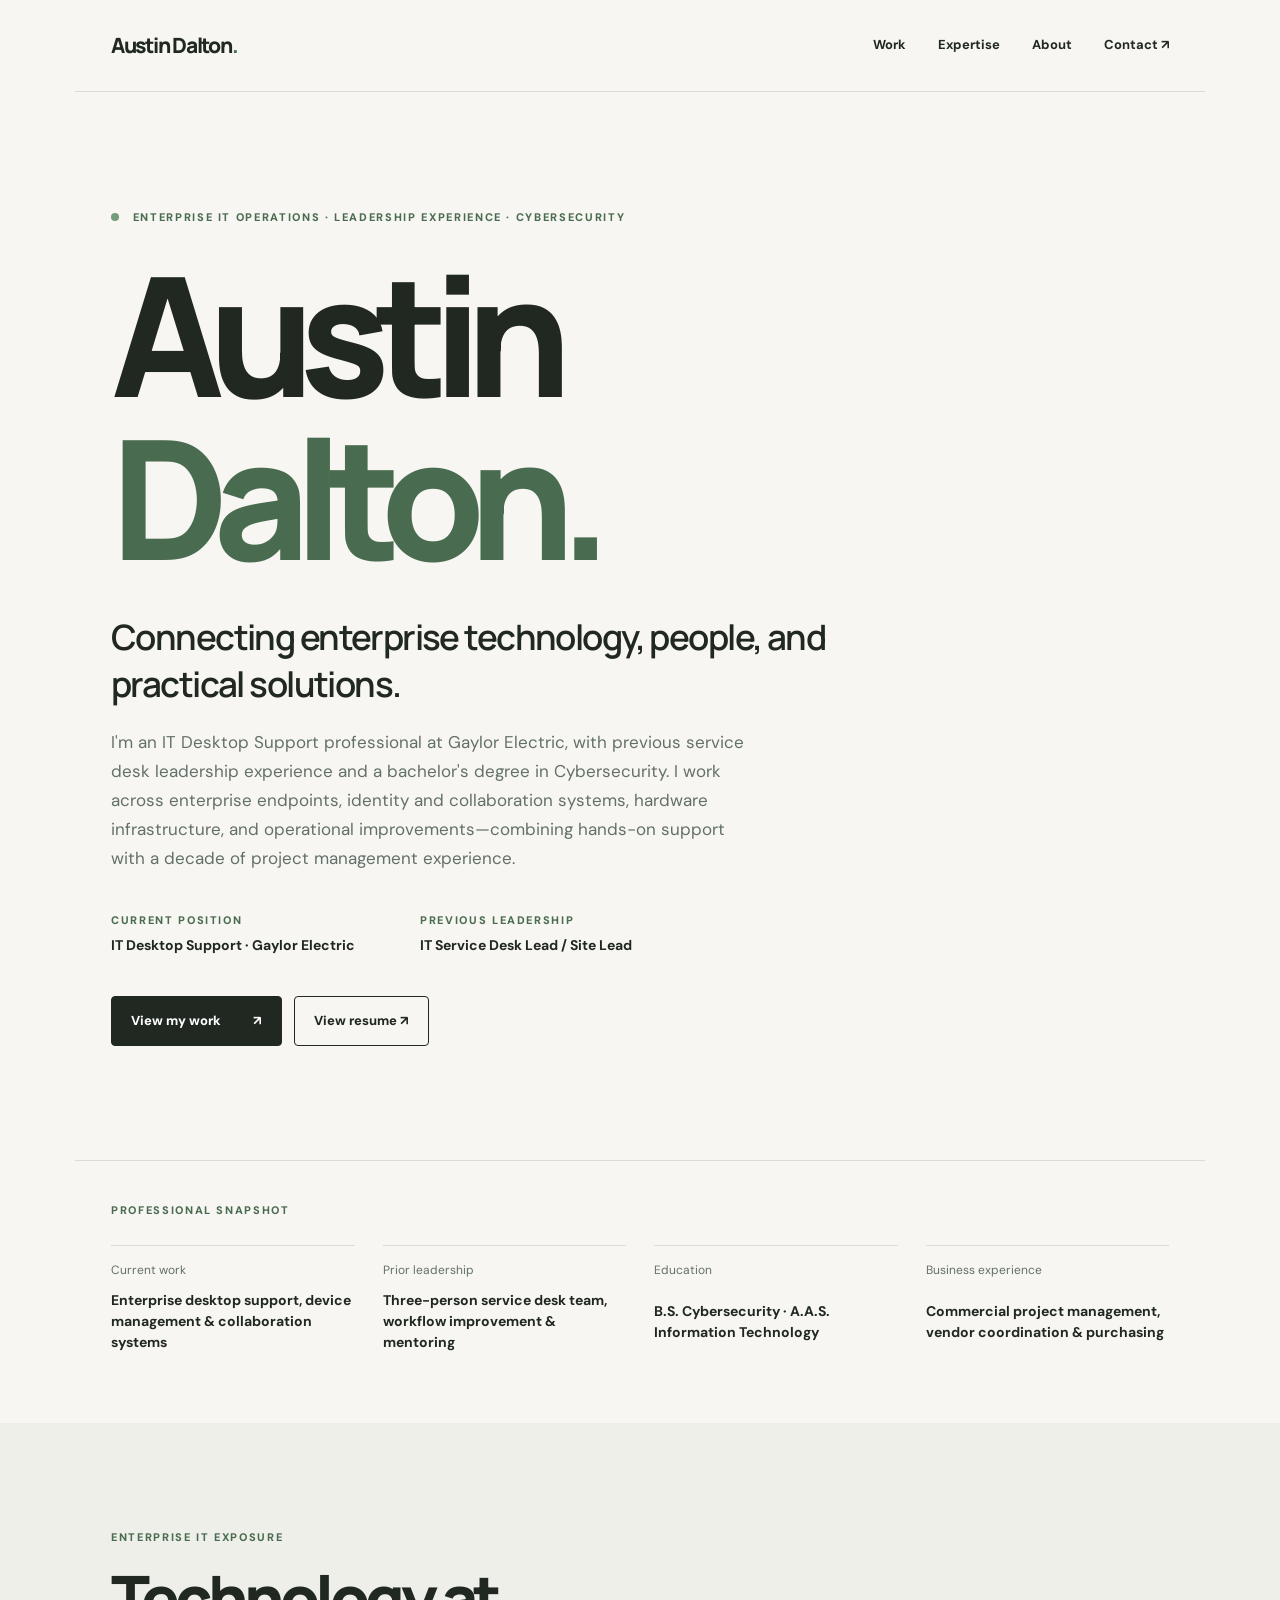
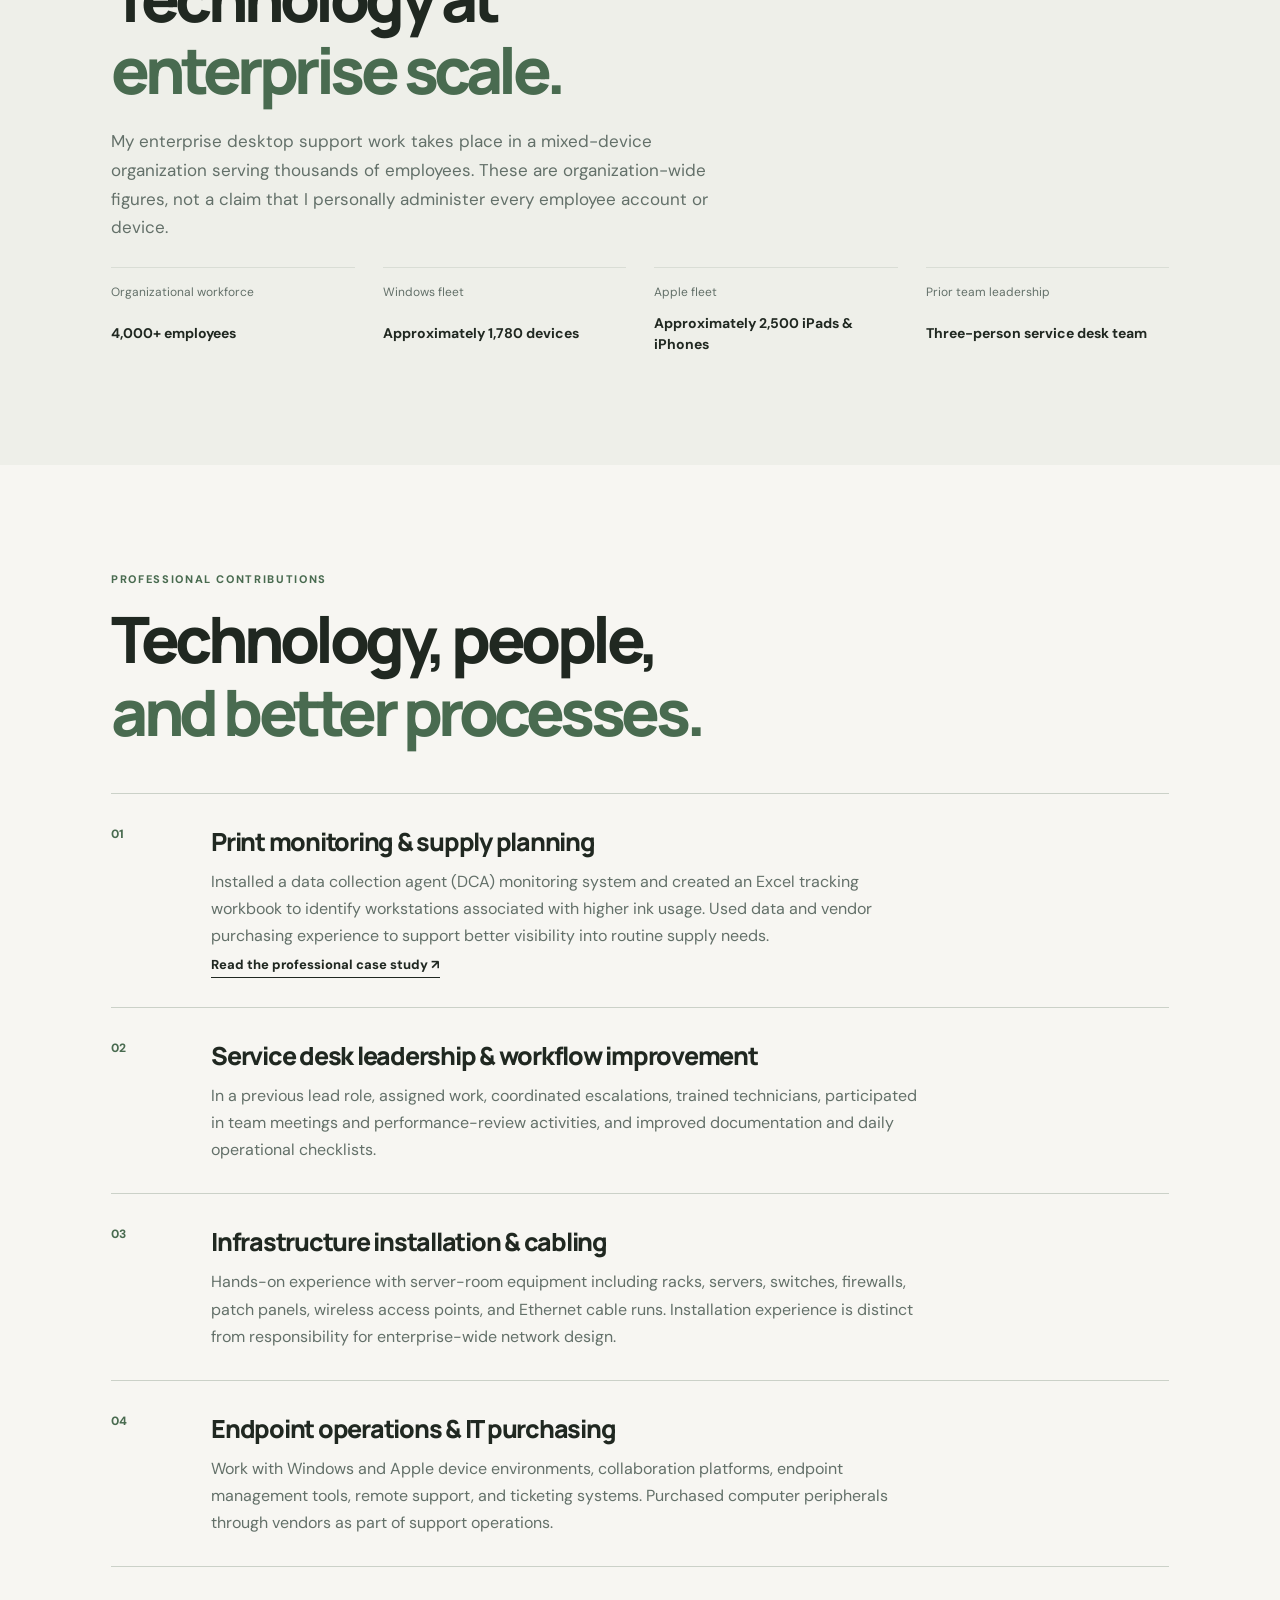
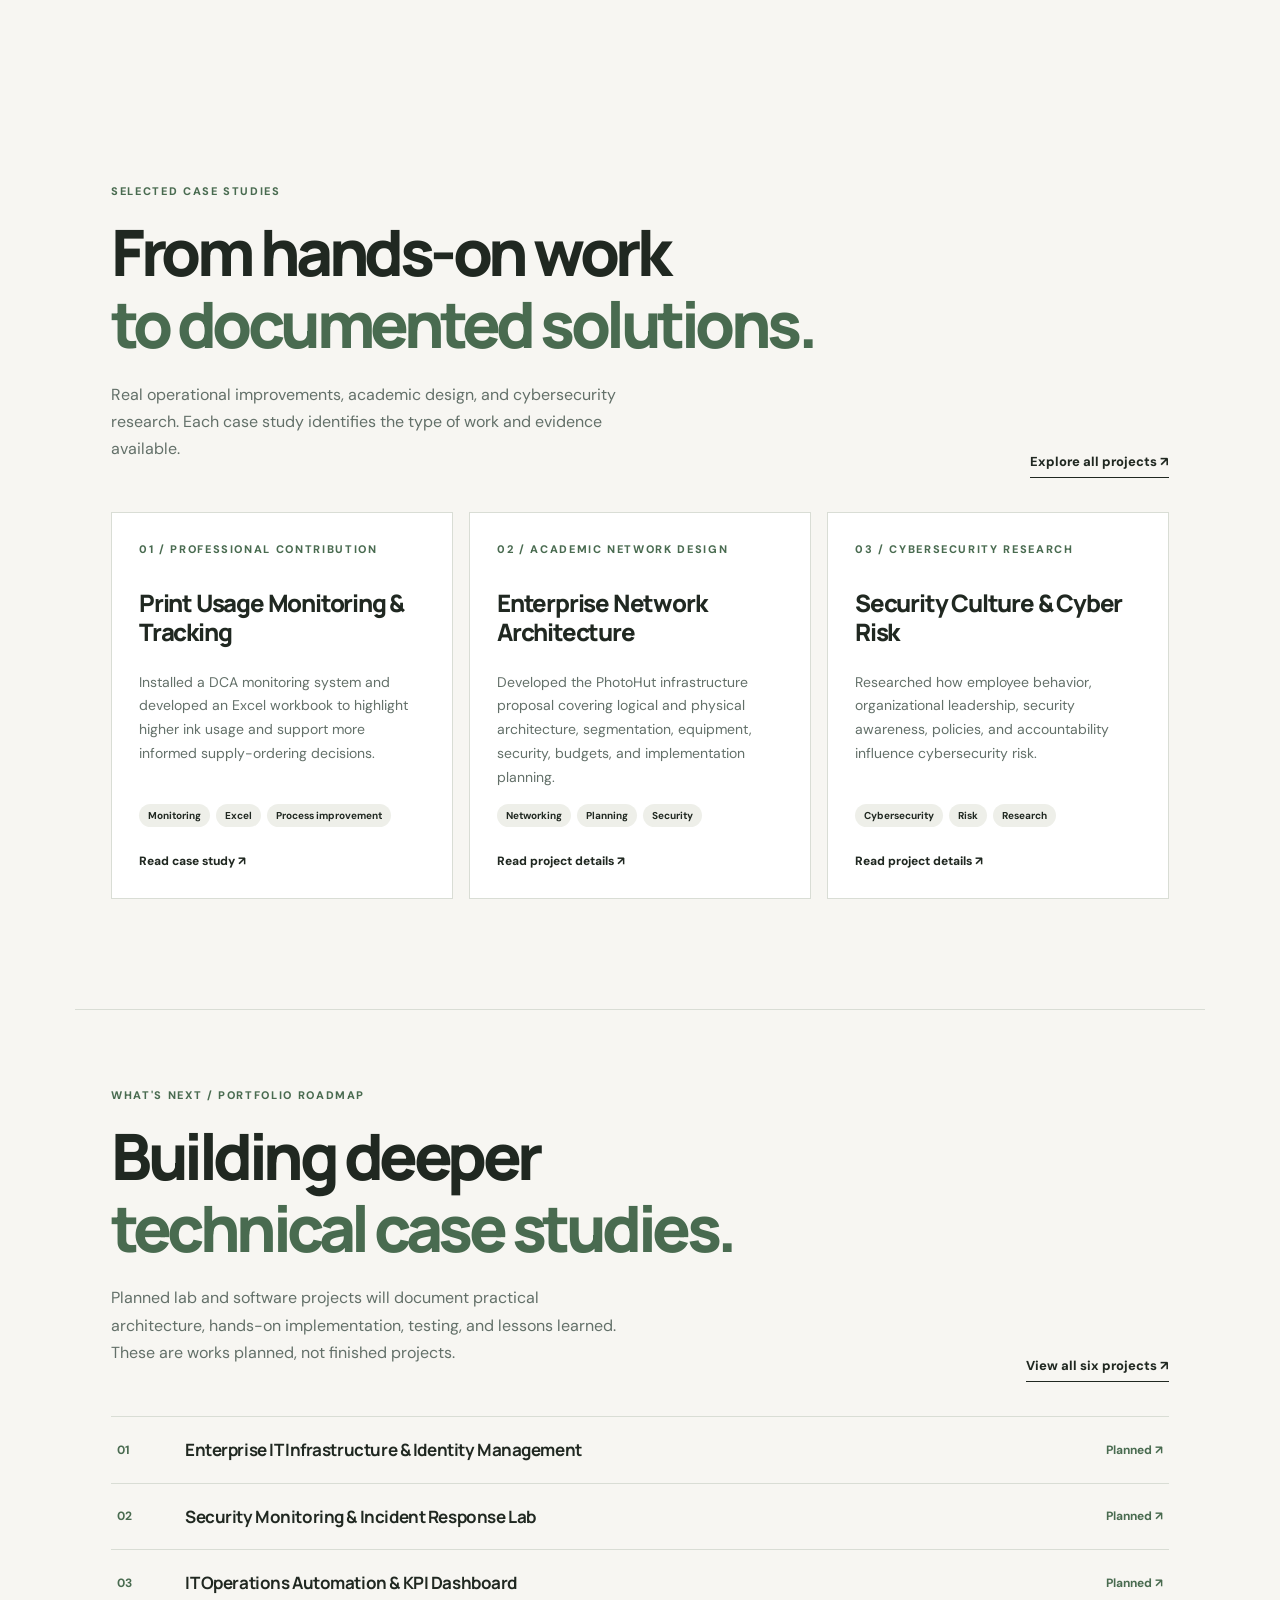
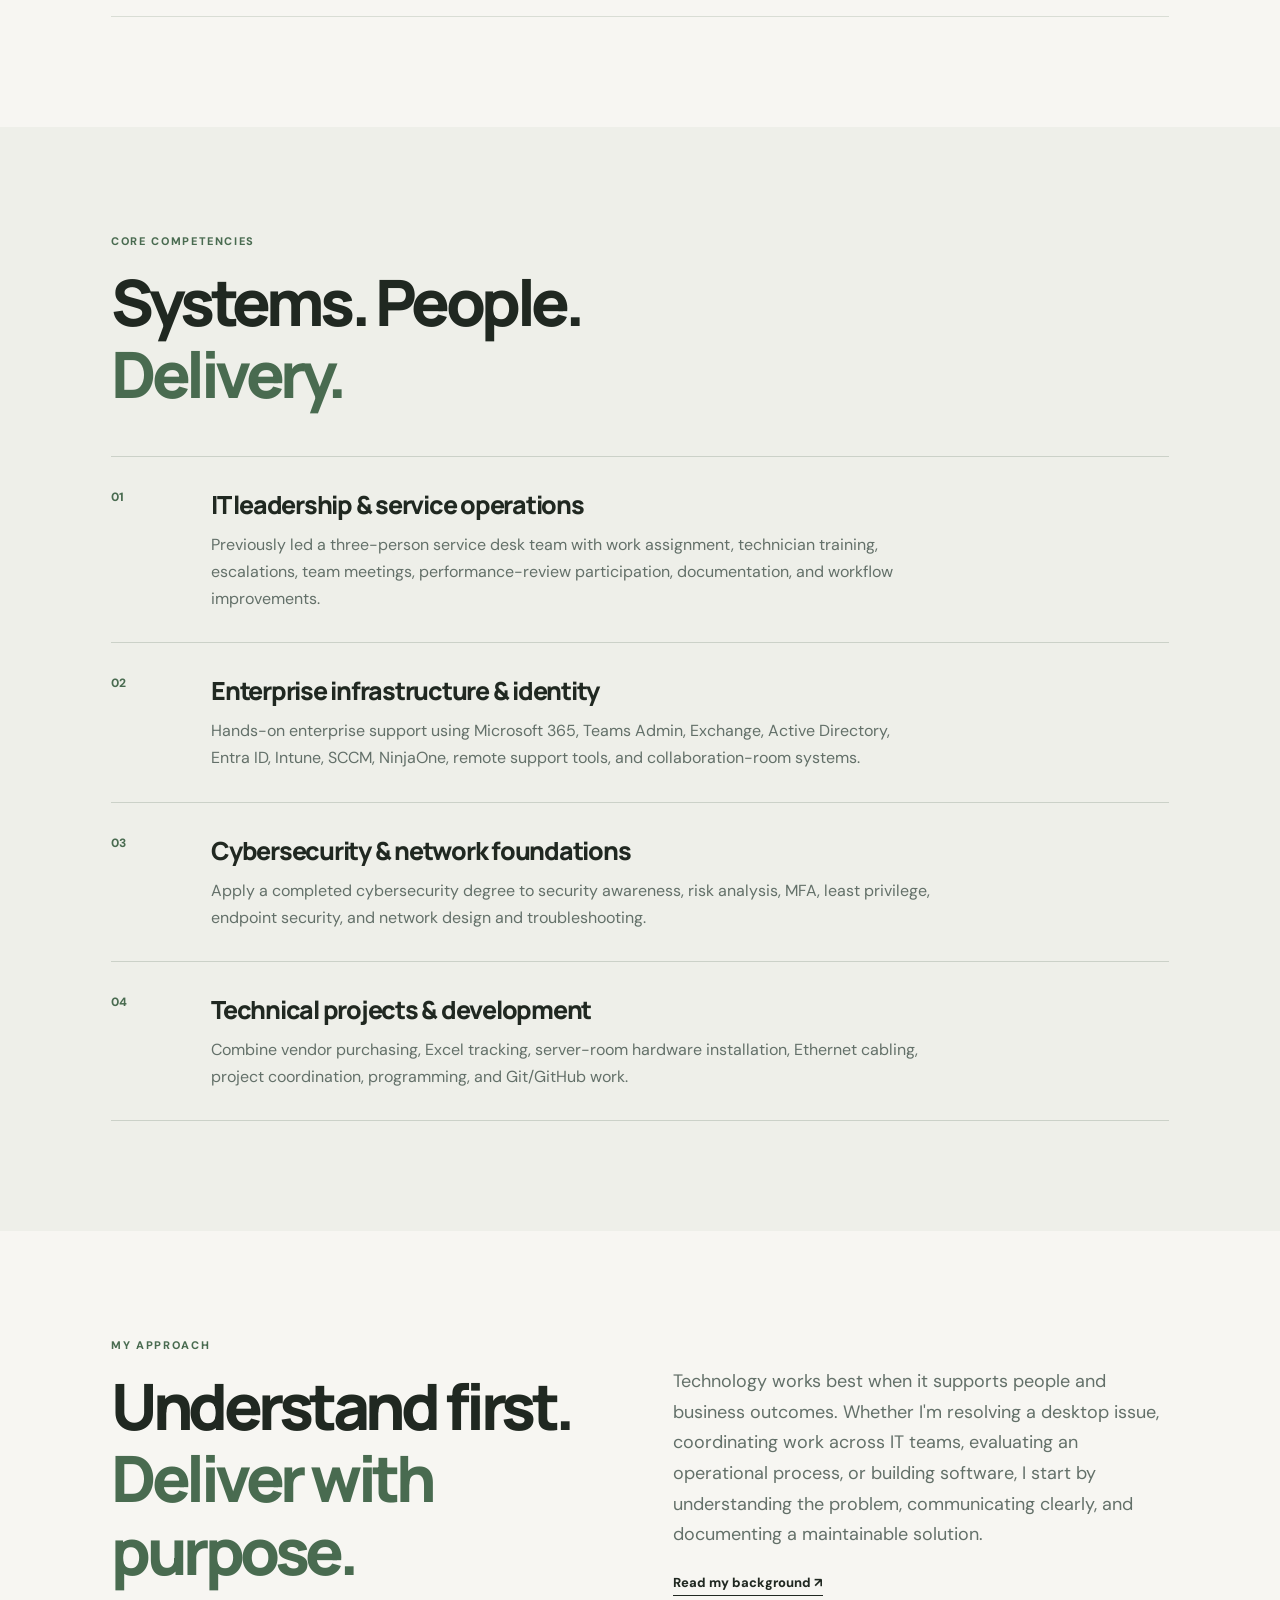
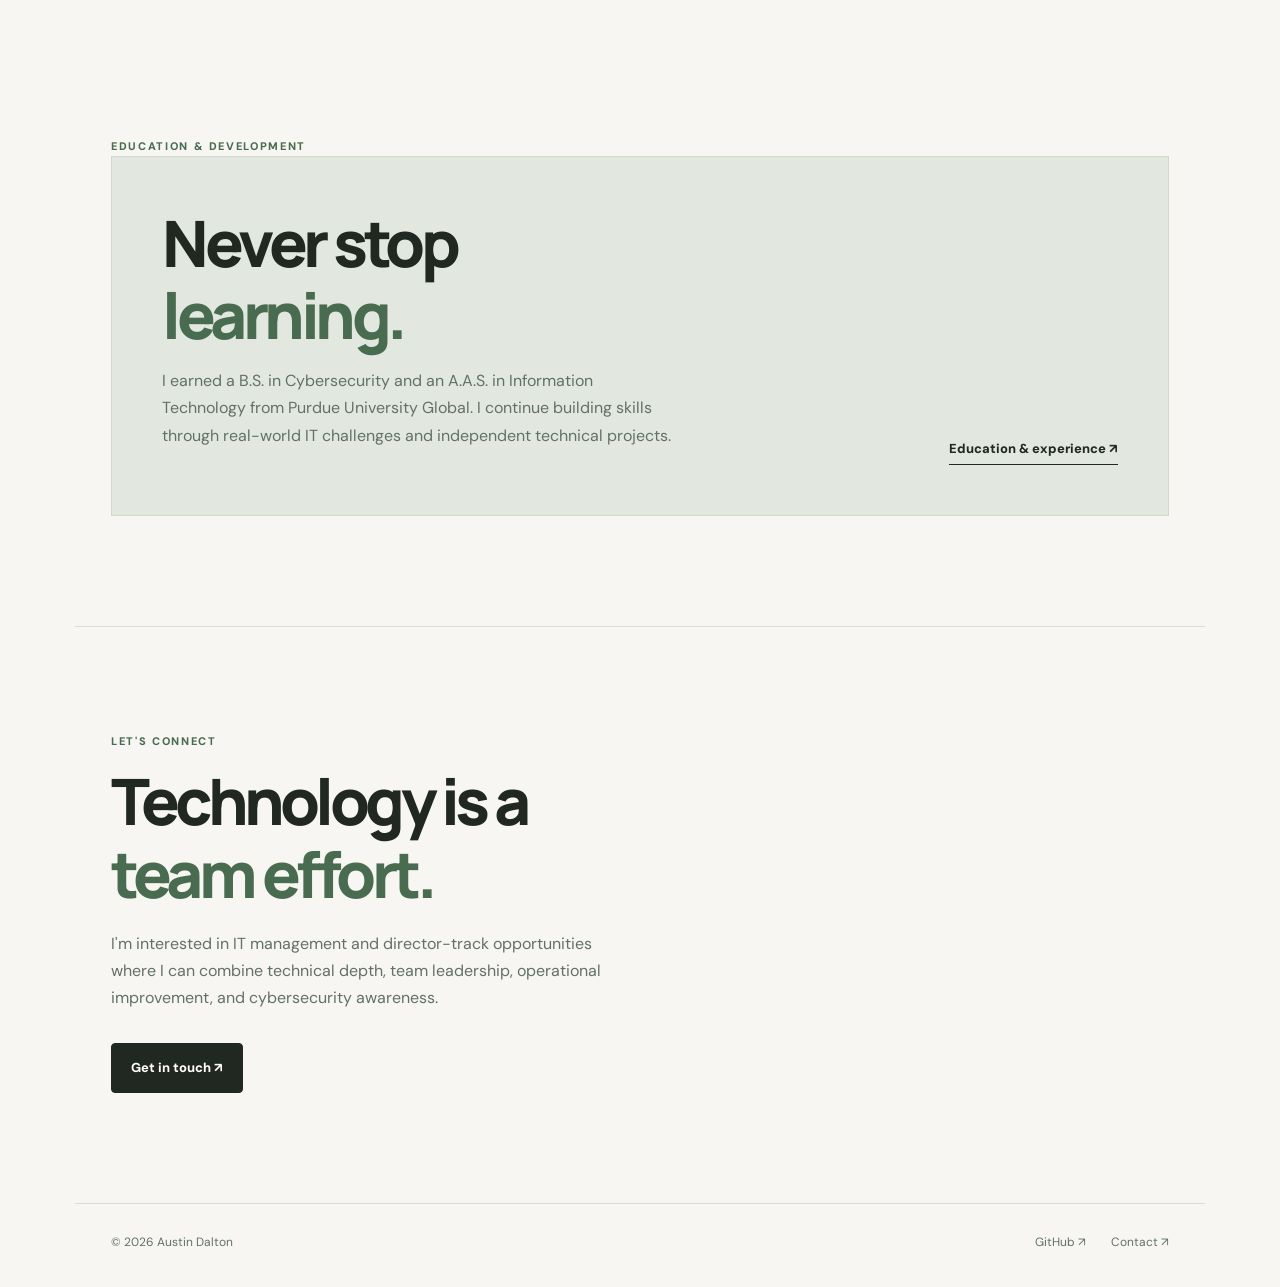
==== commit ceb03cf8: "Accurately present current Gaylor desktop support role, former team leadership, and print-monitoring" ====
--- a/index.html
+++ b/index.html
@@ -1,11 +1,20 @@
 <!doctype html>
 <html lang="en"><head><meta charset="utf-8"><meta name="viewport" content="width=device-width,initial-scale=1"><meta name="description" content="Austin Dalton — IT leadership, cybersecurity, infrastructure and software development."><title>Austin Dalton | IT Leadership & Technology</title><link rel="preconnect" href="https://fonts.googleapis.com"><link rel="preconnect" href="https://fonts.gstatic.com" crossorigin><link href="https://fonts.googleapis.com/css2?family=DM+Sans:wght@400;500;600;700&family=Manrope:wght@400;500;600;700;800&display=swap" rel="stylesheet"><link rel="stylesheet" href="redesign.css"></head>
 <body><a class="skip" href="#main">Skip to content</a><header class="site-header wrap"><a class="wordmark" href="index.html">Austin Dalton<span class="dot">.</span></a><nav aria-label="Main navigation"><a href="#work">Work</a><a href="#expertise">Expertise</a><a href="aboutme.html">About</a><a href="contact.html">Contact <span aria-hidden="true">↗</span></a></nav></header>
-<main id="main"><section class="hero wrap"><div class="eyebrow"><span class="status-dot"></span> IT LEADERSHIP · INFRASTRUCTURE · CYBERSECURITY</div><h1>Austin<br><em>Dalton.</em></h1><p class="hero-lead">Enterprise-scale IT. Practical leadership. Security-minded thinking.</p><p class="hero-sub">My experience spans IT operations in an organization serving more than 4,000 employees, technical team leadership, infrastructure support, and operational process improvements. I combine hands-on systems knowledge with a cybersecurity degree and a decade of project management experience.</p><div class="facts"><div><span class="fact-label">Leadership experience</span><strong>IT Service Desk Lead / Site Lead</strong></div><div><span class="fact-label">Based in</span><strong>Westfield, Indiana</strong></div></div><div class="actions"><a class="button primary" href="#work">View my work <span>↗</span></a><a class="button secondary" href="Austin_Dalton_Resume.pdf" target="_blank" rel="noopener">View resume ↗</a></div></section>
-<section class="divider wrap"><div class="section-kicker">Professional snapshot</div><div class="overview"><div><span>IT Leadership</span><strong>Enterprise support, advanced escalations & team mentoring</strong></div><div><span>Education</span><strong>B.S. Cybersecurity · A.A.S. Information Technology</strong></div><div><span>Infrastructure</span><strong>Microsoft 365, Active Directory, Entra ID, endpoints & networking</strong></div><div><span>Project Background</span><strong>Commercial development project management, 2015–2025</strong></div></div></section>
-<section class="section muted" aria-labelledby="environment-heading"><div class="wrap"><div class="section-kicker">Enterprise IT exposure</div><h2 id="environment-heading">Technology at<br><em>enterprise scale.</em></h2><p class="hero-sub">I have worked as part of IT operations supporting a large, mixed-device organization. These figures describe the broader environment—not the number of devices or employees I personally managed.</p><div class="overview"><div><span>Organizational workforce</span><strong>4,000+ employees</strong></div><div><span>Windows fleet</span><strong>Approximately 1,780 devices</strong></div><div><span>Apple fleet</span><strong>Approximately 2,500 iPads &amp; iPhones</strong></div><div><span>Team leadership</span><strong>Three-person technical team</strong></div></div></div></section>
-<section class="section wrap" aria-labelledby="contributions-heading"><div class="section-kicker">Selected professional contributions</div><h2 id="contributions-heading">Improving the way<br><em>IT gets work done.</em></h2><div class="services"><div class="service"><span>01</span><div><h3>Operational documentation &amp; workflows</h3><p>Contributed to technical documentation and improved daily operational checklists to support clearer, more repeatable service desk routines.</p></div></div><div class="service"><span>02</span><div><h3>Supply ordering processes</h3><p>Helped improve the workflow for ordering printer ink and supplies, connecting day-to-day support needs with more organized operational processes.</p></div></div><div class="service"><span>03</span><div><h3>Physical infrastructure support</h3><p>Assisted with server-room equipment setup and Ethernet cabling, adding hands-on infrastructure experience to enterprise support and software development work.</p></div></div></div></section>
-<section class="section wrap" id="work"><div class="section-top"><div><div class="section-kicker">Selected projects</div><h2>Applied knowledge.<br><em>Practical work.</em></h2><p>Academic research, technical planning, and personal development projects.</p></div><a class="text-link" href="projects.html">Explore projects ↗</a></div><div class="cards"><a class="card" href="projects.html"><span class="card-number">01 / NETWORK DESIGN CAPSTONE</span><h3>Enterprise Network Architecture</h3><p>Designed a PhotoHut network upgrade proposal, covering logical and physical architecture, segmentation, equipment, security planning, budgets, and implementation documentation.</p><span class="tags"><span>Networking</span><span>Planning</span><span>Security</span></span><span class="card-arrow">Read project details ↗</span></a><a class="card" href="projects.html"><span class="card-number">02 / CYBERSECURITY RESEARCH</span><h3>Security Culture & Cyber Risk</h3><p>Researched how employee behavior, leadership, security awareness, policies, and accountability influence organizational cyber risk.</p><span class="tags"><span>Cybersecurity</span><span>Risk</span><span>Research</span></span><span class="card-arrow">Read project details ↗</span></a><a class="card" href="projects.html"><span class="card-number">03 / INDEPENDENT DEVELOPMENT</span><h3>Personal Portfolio Website</h3><p>Develop and maintain a professional website while strengthening HTML, CSS, JavaScript, accessibility, and Git/GitHub workflow skills.</p><span class="tags"><span>Web development</span><span>Git</span><span>Communication</span></span><span class="card-arrow">Read project details ↗</span></a></div></section>
+<main id="main"><section class="hero wrap"><div class="eyebrow"><span class="status-dot"></span> ENTERPRISE IT OPERATIONS · LEADERSHIP EXPERIENCE · CYBERSECURITY</div><h1>Austin<br><em>Dalton.</em></h1><p class="hero-lead">Connecting enterprise technology, people, and practical solutions.</p><p class="hero-sub">I'm an IT Desktop Support professional at Gaylor Electric, with previous service desk leadership experience and a bachelor's degree in Cybersecurity. I work across enterprise endpoints, identity and collaboration systems, hardware infrastructure, and operational improvements—combining hands-on support with a decade of project management experience.</p><div class="facts"><div><span class="fact-label">Current position</span><strong>IT Desktop Support · Gaylor Electric</strong></div><div><span class="fact-label">Previous leadership</span><strong>IT Service Desk Lead / Site Lead</strong></div></div><div class="actions"><a class="button primary" href="#work">View my work <span>↗</span></a><a class="button secondary" href="Austin_Dalton_Resume.pdf" target="_blank" rel="noopener">View resume ↗</a></div></section>
+<section class="divider wrap"><div class="section-kicker">Professional snapshot</div><div class="overview"><div><span>Current work</span><strong>Enterprise desktop support, device management & collaboration systems</strong></div><div><span>Prior leadership</span><strong>Three-person service desk team, workflow improvement & mentoring</strong></div><div><span>Education</span><strong>B.S. Cybersecurity · A.A.S. Information Technology</strong></div><div><span>Business experience</span><strong>Commercial project management, vendor coordination & purchasing</strong></div></div></section>
+<section class="section muted" aria-labelledby="environment-heading"><div class="wrap"><div class="section-kicker">Enterprise IT exposure</div><h2 id="environment-heading">Technology at<br><em>enterprise scale.</em></h2><p class="hero-sub">My enterprise desktop support work takes place in a mixed-device organization serving thousands of employees. These are organization-wide figures, not a claim that I personally administer every employee account or device.</p><div class="overview"><div><span>Organizational workforce</span><strong>4,000+ employees</strong></div><div><span>Windows fleet</span><strong>Approximately 1,780 devices</strong></div><div><span>Apple fleet</span><strong>Approximately 2,500 iPads &amp; iPhones</strong></div><div><span>Prior team leadership</span><strong>Three-person service desk team</strong></div></div></div></section>
+<section class="section wrap" aria-labelledby="contributions-heading"><div class="section-kicker">Professional contributions</div><h2 id="contributions-heading">Technology, people,<br><em>and better processes.</em></h2><div class="services">
+<div class="service"><span>01</span><div><h3>Print monitoring &amp; supply planning</h3><p>Installed a data collection agent (DCA) monitoring system and created an Excel tracking workbook to identify workstations associated with higher ink usage. Used data and vendor purchasing experience to support better visibility into routine supply needs.</p><a class="text-link" href="print-monitoring-case-study.html">Read the professional case study ↗</a></div></div>
+<div class="service"><span>02</span><div><h3>Service desk leadership &amp; workflow improvement</h3><p>In a previous lead role, assigned work, coordinated escalations, trained technicians, participated in team meetings and performance-review activities, and improved documentation and daily operational checklists.</p></div></div>
+<div class="service"><span>03</span><div><h3>Infrastructure installation &amp; cabling</h3><p>Hands-on experience with server-room equipment including racks, servers, switches, firewalls, patch panels, wireless access points, and Ethernet cable runs. Installation experience is distinct from responsibility for enterprise-wide network design.</p></div></div>
+<div class="service"><span>04</span><div><h3>Endpoint operations &amp; IT purchasing</h3><p>Work with Windows and Apple device environments, collaboration platforms, endpoint management tools, remote support, and ticketing systems. Purchased computer peripherals through vendors as part of support operations.</p></div></div>
+</div></section>
+<section class="section wrap" id="work"><div class="section-top"><div><div class="section-kicker">Selected case studies</div><h2>From hands-on work<br><em>to documented solutions.</em></h2><p>Real operational improvements, academic design, and cybersecurity research. Each case study identifies the type of work and evidence available.</p></div><a class="text-link" href="projects.html">Explore all projects ↗</a></div><div class="cards">
+<a class="card" href="print-monitoring-case-study.html"><span class="card-number">01 / PROFESSIONAL CONTRIBUTION</span><h3>Print Usage Monitoring &amp; Tracking</h3><p>Installed a DCA monitoring system and developed an Excel workbook to highlight higher ink usage and support more informed supply-ordering decisions.</p><span class="tags"><span>Monitoring</span><span>Excel</span><span>Process improvement</span></span><span class="card-arrow">Read case study ↗</span></a>
+<a class="card" href="projects.html"><span class="card-number">02 / ACADEMIC NETWORK DESIGN</span><h3>Enterprise Network Architecture</h3><p>Developed the PhotoHut infrastructure proposal covering logical and physical architecture, segmentation, equipment, security, budgets, and implementation planning.</p><span class="tags"><span>Networking</span><span>Planning</span><span>Security</span></span><span class="card-arrow">Read project details ↗</span></a>
+<a class="card" href="projects.html"><span class="card-number">03 / CYBERSECURITY RESEARCH</span><h3>Security Culture &amp; Cyber Risk</h3><p>Researched how employee behavior, organizational leadership, security awareness, policies, and accountability influence cybersecurity risk.</p><span class="tags"><span>Cybersecurity</span><span>Risk</span><span>Research</span></span><span class="card-arrow">Read project details ↗</span></a>
+</div></section>
 
 <section class="section wrap project-roadmap" aria-labelledby="roadmap-heading">
 <div class="section-top"><div><div class="section-kicker">What's next / Portfolio roadmap</div><h2 id="roadmap-heading">Building deeper<br><em>technical case studies.</em></h2><p>Planned lab and software projects will document practical architecture, hands-on implementation, testing, and lessons learned. These are works planned, not finished projects.</p></div><a class="text-link" href="projects.html#upcoming-projects">View all six projects ↗</a></div>
@@ -15,8 +24,8 @@
 <a href="projects.html#it-operations-dashboard"><span class="roadmap-count">03</span><strong>IT Operations Automation & KPI Dashboard</strong><span class="roadmap-progress">Planned ↗</span></a>
 </div>
 </section>
-<section class="section muted" id="expertise"><div class="wrap"><div class="section-kicker">Core competencies</div><h2>Systems. People.<br><em>Delivery.</em></h2><div class="services"><div class="service"><span>01</span><div><h3>IT leadership & service operations</h3><p>Experience leading and mentoring a three-person technical team, coordinating escalations, and improving documentation, daily checklists, and supply-ordering workflows.</p></div></div><div class="service"><span>02</span><div><h3>Enterprise infrastructure & identity</h3><p>Work with Windows endpoints, Microsoft 365, Active Directory, Microsoft Entra ID, access management, Intune, mobile device management, and networking.</p></div></div><div class="service"><span>03</span><div><h3>Cybersecurity & network foundations</h3><p>Apply a completed cybersecurity degree to security awareness, risk analysis, MFA, least privilege, endpoint security, and network design and troubleshooting.</p></div></div><div class="service"><span>04</span><div><h3>Technical projects & development</h3><p>Bring project-management experience, stakeholder coordination, PowerShell, Git/GitHub, and web development to practical technology challenges.</p></div></div></div></div></section>
-<section class="section wrap story"><div><div class="section-kicker">My approach</div><h2>Understand first.<br><em>Deliver with purpose.</em></h2></div><div><p>Technology works best when it supports people and business outcomes. Whether I'm leading an escalation, planning an infrastructure change, mentoring a teammate, or building software, I start by understanding the problem, communicating the plan, and following through with a maintainable solution.</p><a class="text-link" href="aboutme.html">Read my background ↗</a></div></section>
+<section class="section muted" id="expertise"><div class="wrap"><div class="section-kicker">Core competencies</div><h2>Systems. People.<br><em>Delivery.</em></h2><div class="services"><div class="service"><span>01</span><div><h3>IT leadership & service operations</h3><p>Previously led a three-person service desk team with work assignment, technician training, escalations, team meetings, performance-review participation, documentation, and workflow improvements.</p></div></div><div class="service"><span>02</span><div><h3>Enterprise infrastructure & identity</h3><p>Hands-on enterprise support using Microsoft 365, Teams Admin, Exchange, Active Directory, Entra ID, Intune, SCCM, NinjaOne, remote support tools, and collaboration-room systems.</p></div></div><div class="service"><span>03</span><div><h3>Cybersecurity & network foundations</h3><p>Apply a completed cybersecurity degree to security awareness, risk analysis, MFA, least privilege, endpoint security, and network design and troubleshooting.</p></div></div><div class="service"><span>04</span><div><h3>Technical projects & development</h3><p>Combine vendor purchasing, Excel tracking, server-room hardware installation, Ethernet cabling, project coordination, programming, and Git/GitHub work.</p></div></div></div></div></section>
+<section class="section wrap story"><div><div class="section-kicker">My approach</div><h2>Understand first.<br><em>Deliver with purpose.</em></h2></div><div><p>Technology works best when it supports people and business outcomes. Whether I'm resolving a desktop issue, coordinating work across IT teams, evaluating an operational process, or building software, I start by understanding the problem, communicating clearly, and documenting a maintainable solution.</p><a class="text-link" href="aboutme.html">Read my background ↗</a></div></section>
 <section class="section wrap studio"><div class="section-kicker">Education & development</div><div class="studio-box"><div><h2>Never stop<br><em>learning.</em></h2><p>I earned a B.S. in Cybersecurity and an A.A.S. in Information Technology from Purdue University Global. I continue building skills through real-world IT challenges and independent technical projects.</p></div><a class="text-link" href="aboutme.html">Education & experience ↗</a></div></section>
 <section class="section wrap closing"><div class="section-kicker">Let's connect</div><h2>Technology is a<br><em>team effort.</em></h2><p>I'm interested in IT management and director-track opportunities where I can combine technical depth, team leadership, operational improvement, and cybersecurity awareness.</p><a class="button primary" href="contact.html">Get in touch ↗</a></section></main>
 <footer class="wrap footer"><span>© <span id="year"></span> Austin Dalton</span><div><a href="https://github.com/AustinDDev" target="_blank" rel="noopener">GitHub ↗</a><a href="contact.html">Contact ↗</a></div></footer><script>document.getElementById('year').textContent=new Date().getFullYear()</script></body></html>
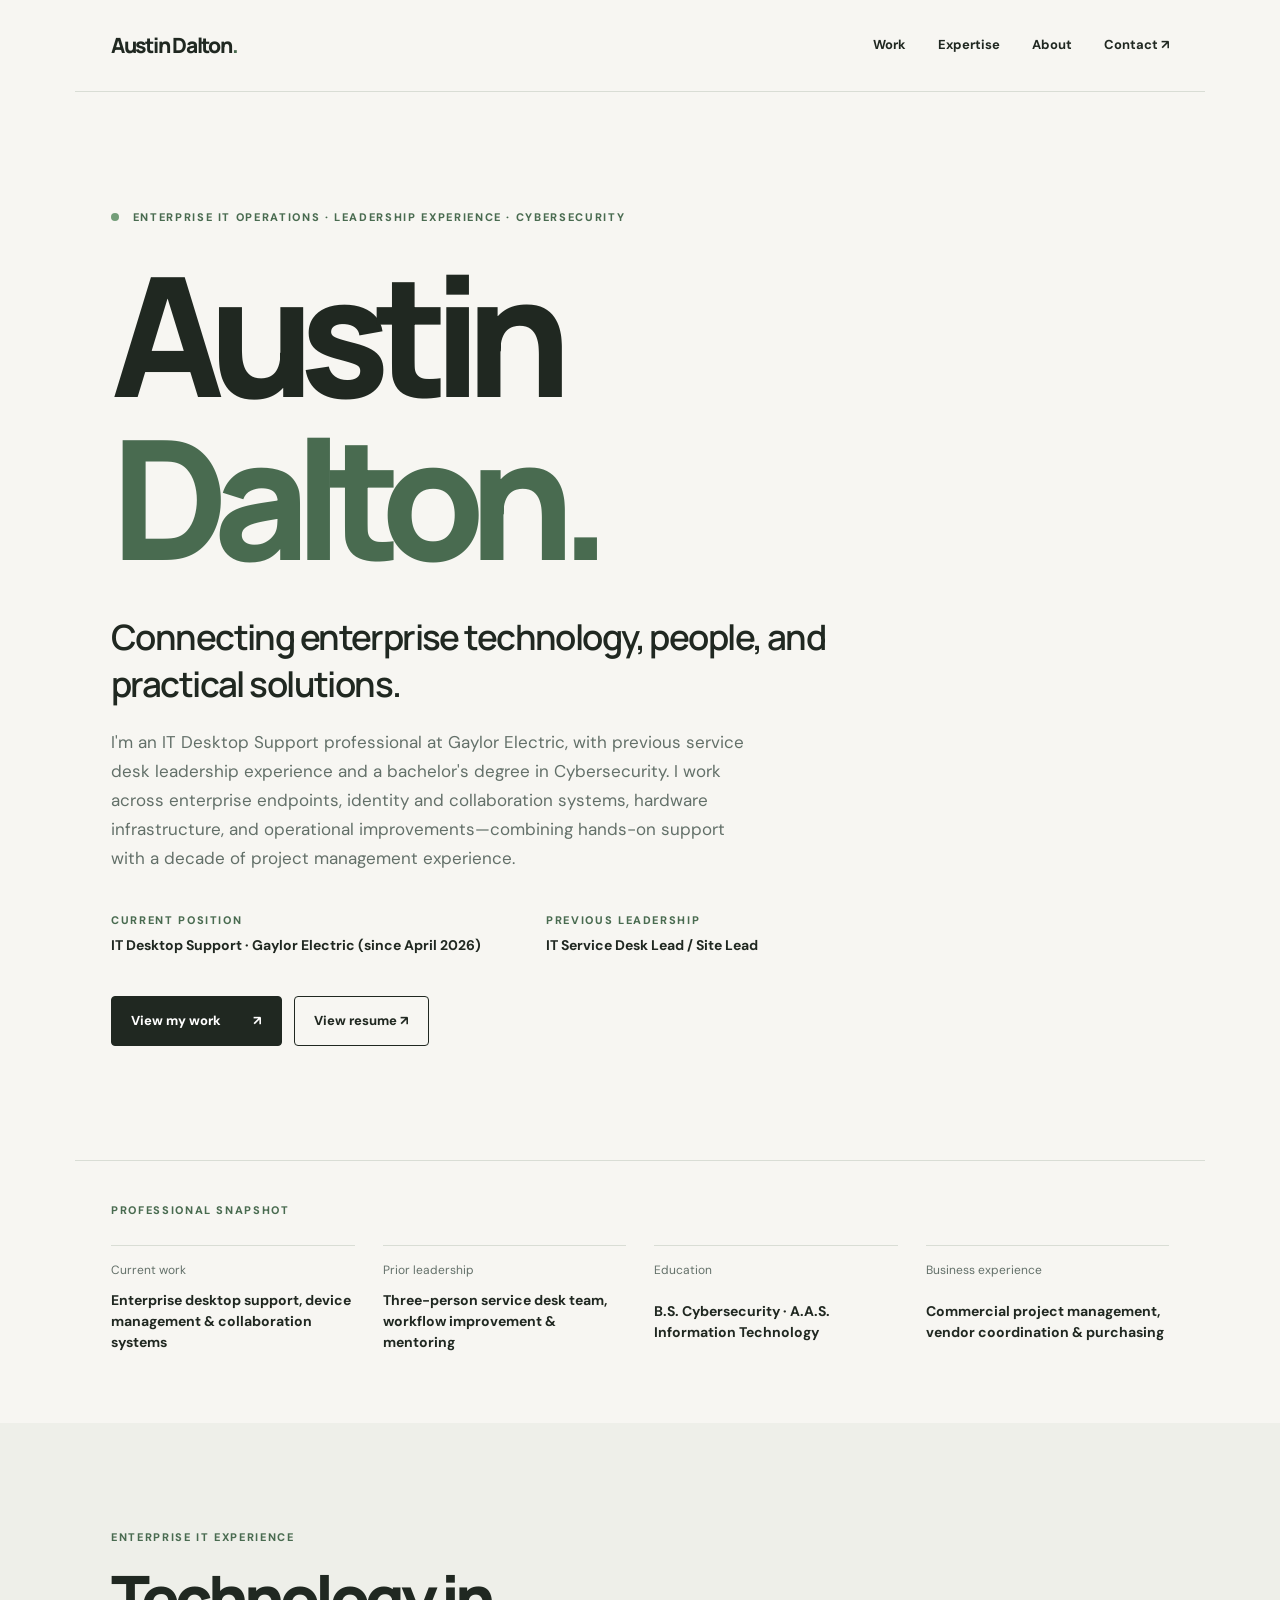
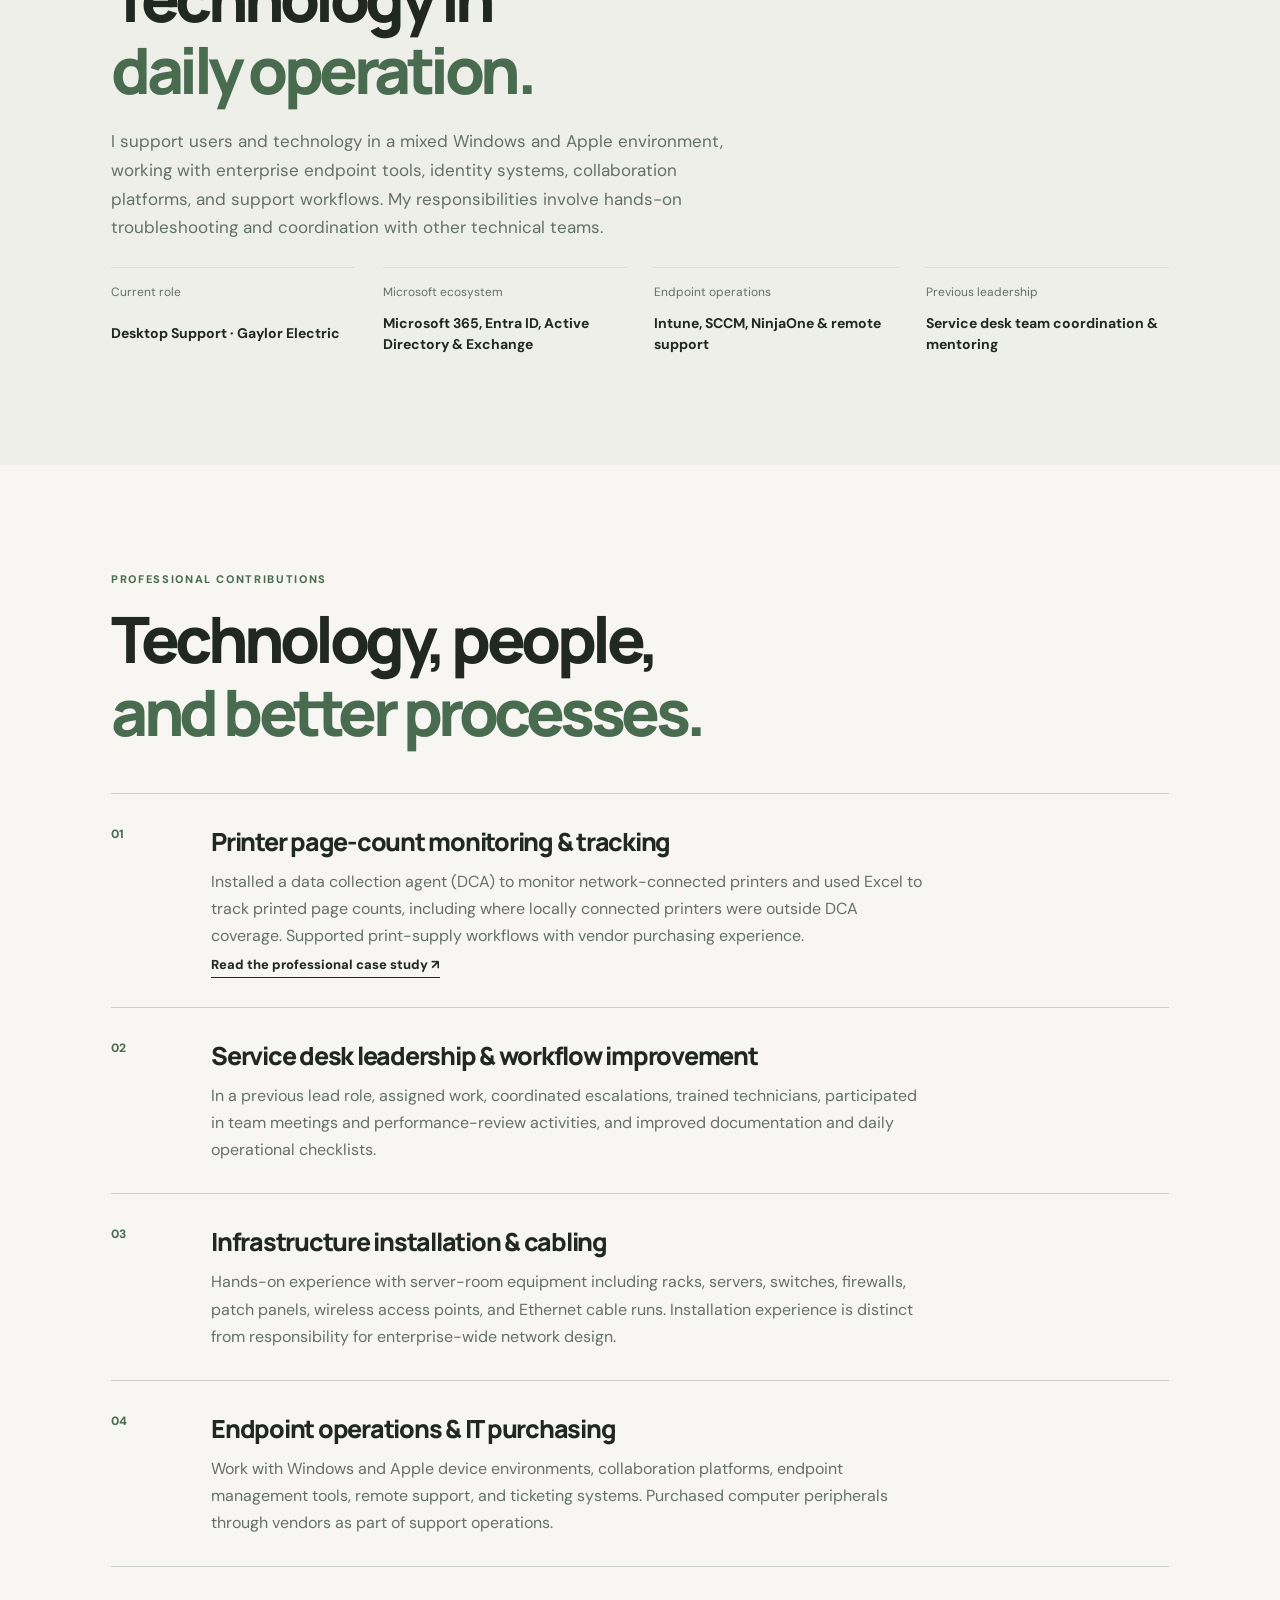
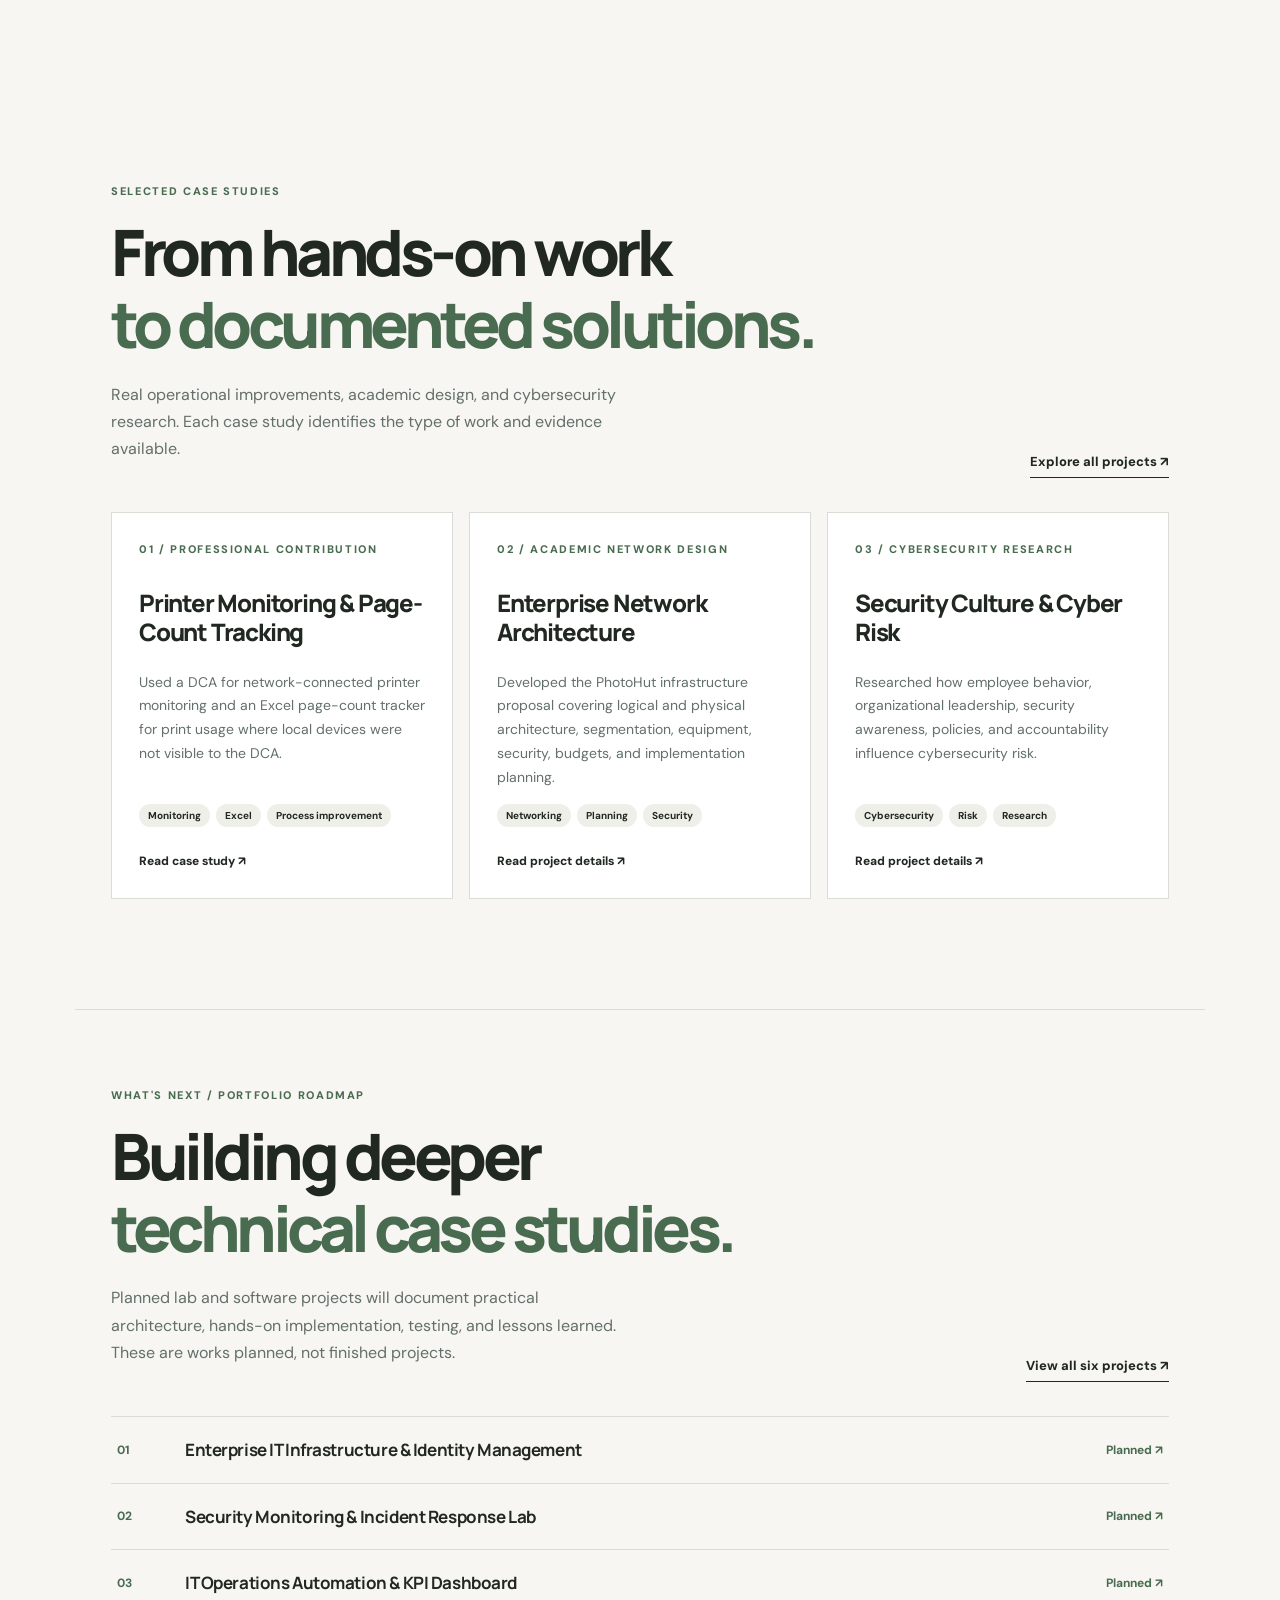
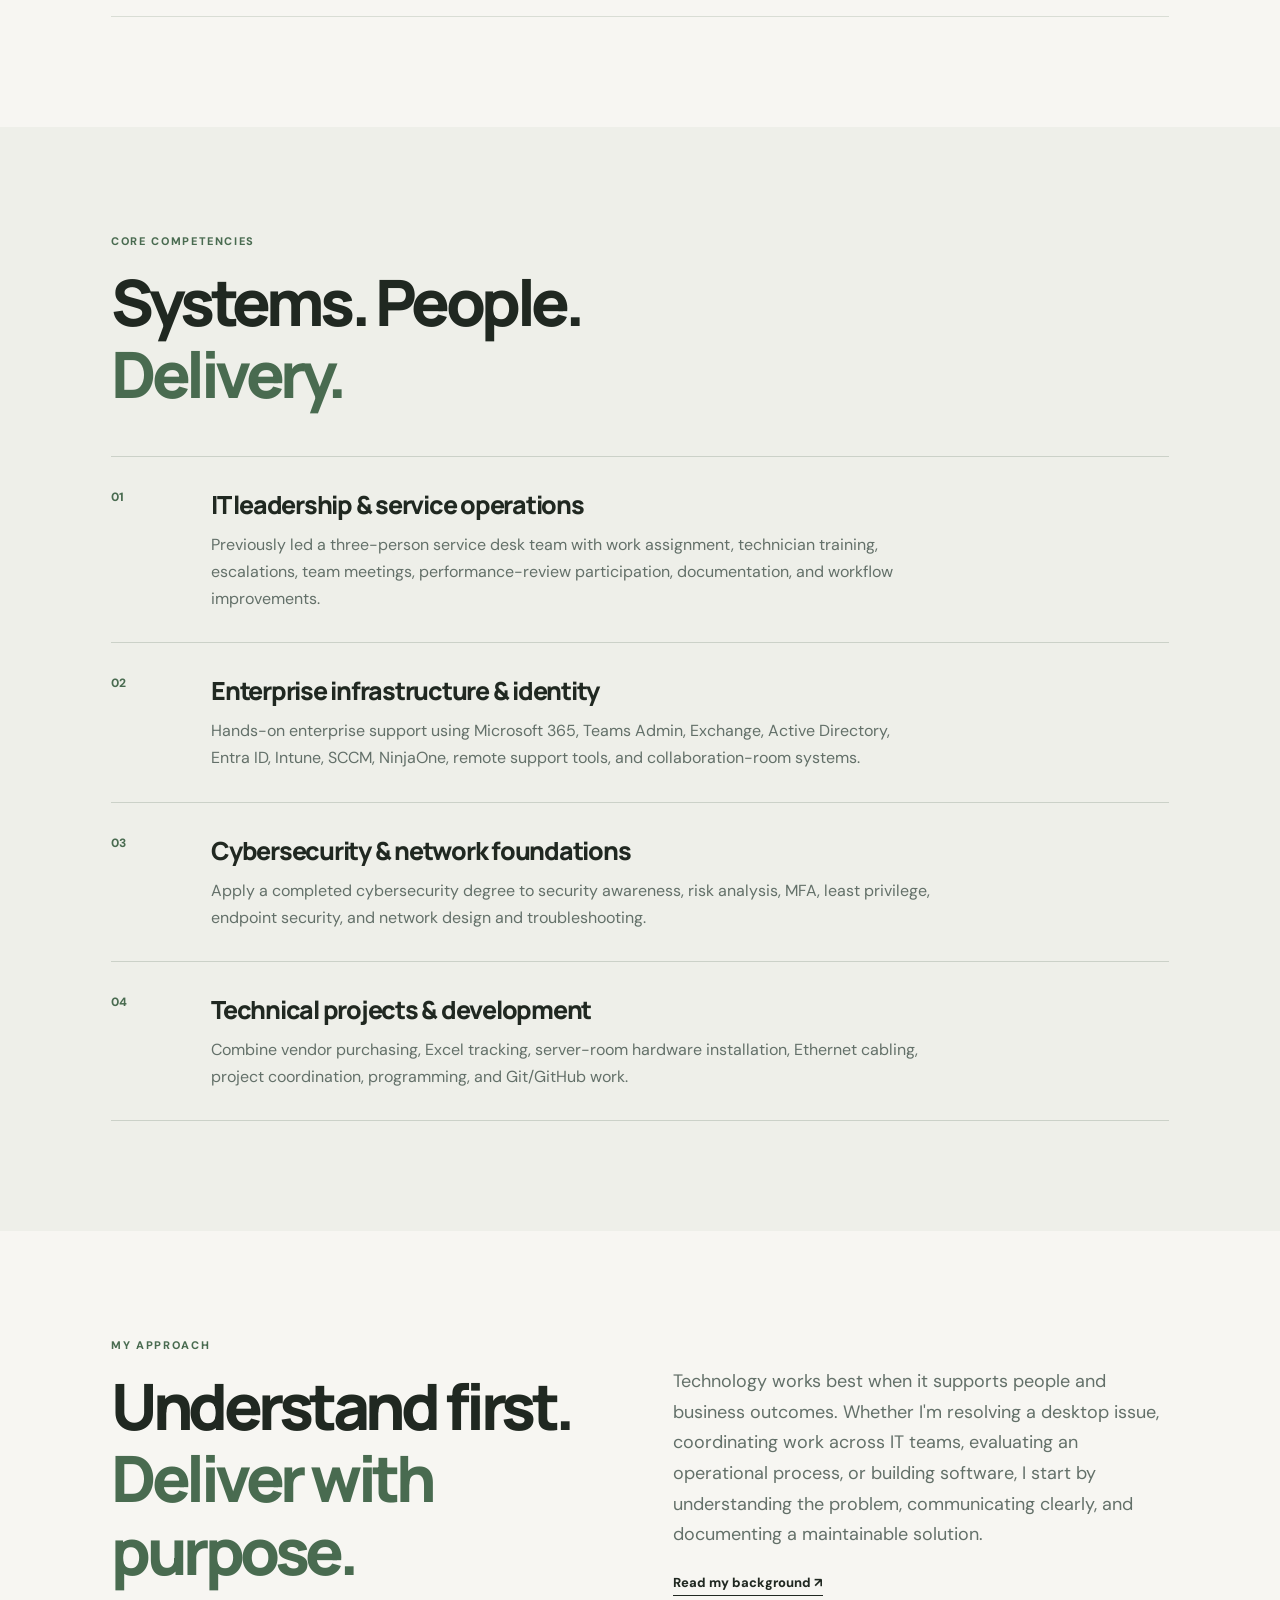
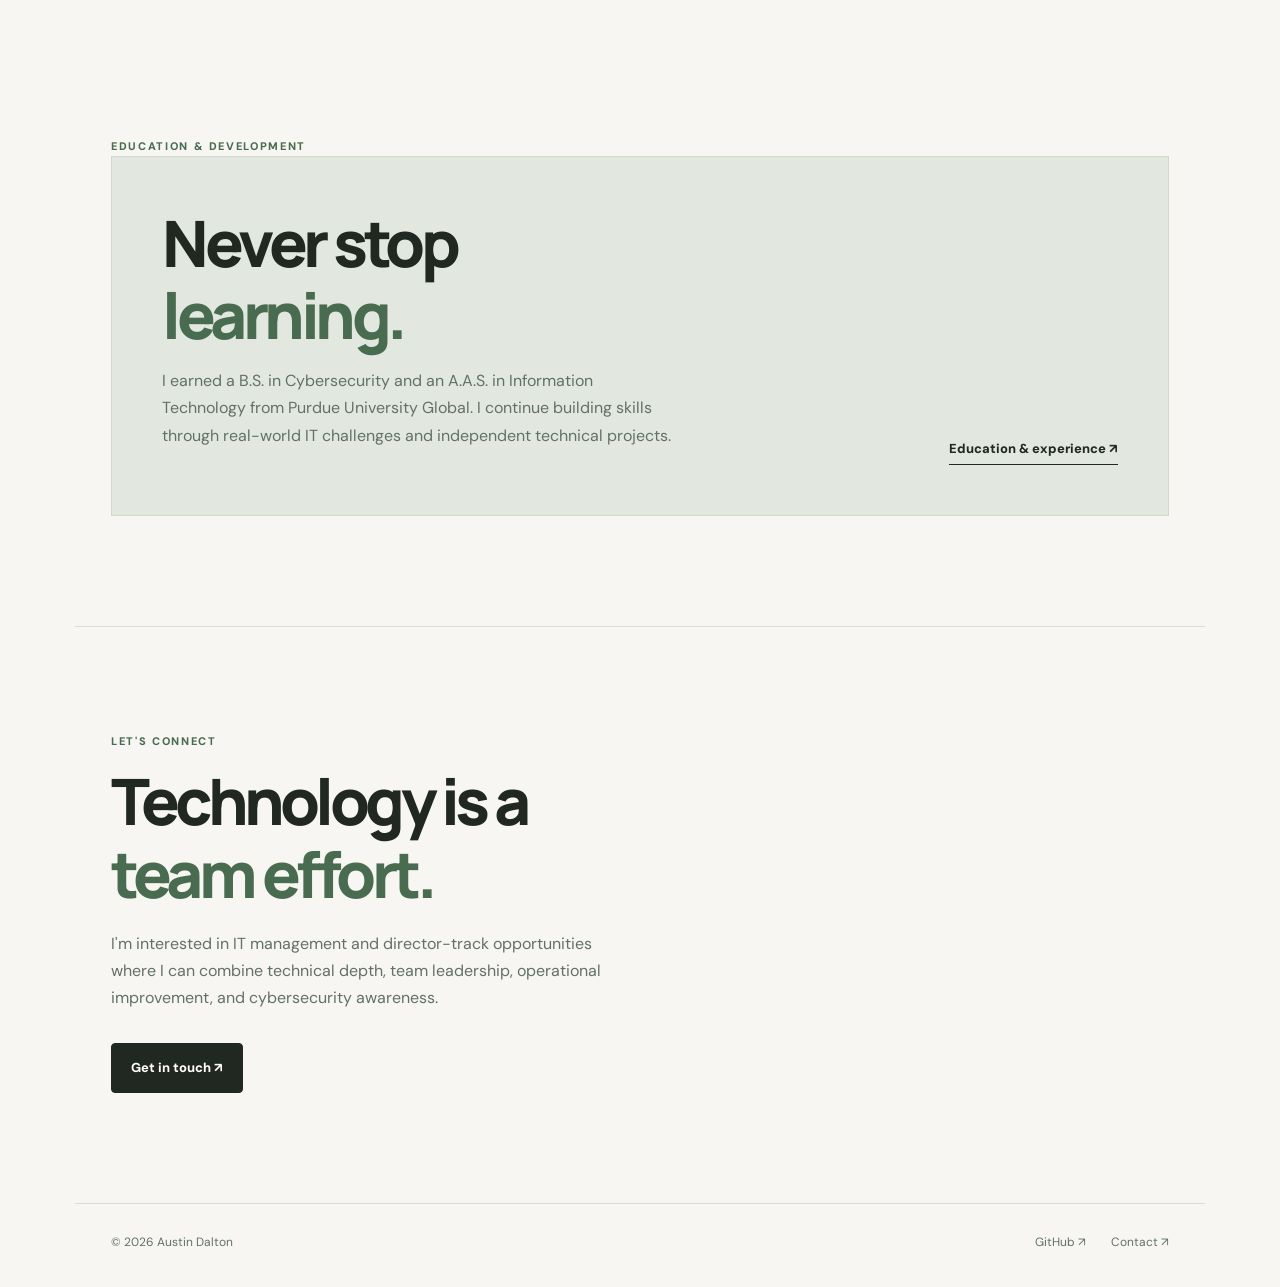
==== commit 8acb0f9a: "Remove employer device counts and accurately describe DCA network-only coverage" ====
--- a/index.html
+++ b/index.html
@@ -1,17 +1,17 @@
 <!doctype html>
 <html lang="en"><head><meta charset="utf-8"><meta name="viewport" content="width=device-width,initial-scale=1"><meta name="description" content="Austin Dalton — IT leadership, cybersecurity, infrastructure and software development."><title>Austin Dalton | IT Leadership & Technology</title><link rel="preconnect" href="https://fonts.googleapis.com"><link rel="preconnect" href="https://fonts.gstatic.com" crossorigin><link href="https://fonts.googleapis.com/css2?family=DM+Sans:wght@400;500;600;700&family=Manrope:wght@400;500;600;700;800&display=swap" rel="stylesheet"><link rel="stylesheet" href="redesign.css"></head>
 <body><a class="skip" href="#main">Skip to content</a><header class="site-header wrap"><a class="wordmark" href="index.html">Austin Dalton<span class="dot">.</span></a><nav aria-label="Main navigation"><a href="#work">Work</a><a href="#expertise">Expertise</a><a href="aboutme.html">About</a><a href="contact.html">Contact <span aria-hidden="true">↗</span></a></nav></header>
-<main id="main"><section class="hero wrap"><div class="eyebrow"><span class="status-dot"></span> ENTERPRISE IT OPERATIONS · LEADERSHIP EXPERIENCE · CYBERSECURITY</div><h1>Austin<br><em>Dalton.</em></h1><p class="hero-lead">Connecting enterprise technology, people, and practical solutions.</p><p class="hero-sub">I'm an IT Desktop Support professional at Gaylor Electric, with previous service desk leadership experience and a bachelor's degree in Cybersecurity. I work across enterprise endpoints, identity and collaboration systems, hardware infrastructure, and operational improvements—combining hands-on support with a decade of project management experience.</p><div class="facts"><div><span class="fact-label">Current position</span><strong>IT Desktop Support · Gaylor Electric</strong></div><div><span class="fact-label">Previous leadership</span><strong>IT Service Desk Lead / Site Lead</strong></div></div><div class="actions"><a class="button primary" href="#work">View my work <span>↗</span></a><a class="button secondary" href="Austin_Dalton_Resume.pdf" target="_blank" rel="noopener">View resume ↗</a></div></section>
+<main id="main"><section class="hero wrap"><div class="eyebrow"><span class="status-dot"></span> ENTERPRISE IT OPERATIONS · LEADERSHIP EXPERIENCE · CYBERSECURITY</div><h1>Austin<br><em>Dalton.</em></h1><p class="hero-lead">Connecting enterprise technology, people, and practical solutions.</p><p class="hero-sub">I'm an IT Desktop Support professional at Gaylor Electric, with previous service desk leadership experience and a bachelor's degree in Cybersecurity. I work across enterprise endpoints, identity and collaboration systems, hardware infrastructure, and operational improvements—combining hands-on support with a decade of project management experience.</p><div class="facts"><div><span class="fact-label">Current position</span><strong>IT Desktop Support · Gaylor Electric (since April 2026)</strong></div><div><span class="fact-label">Previous leadership</span><strong>IT Service Desk Lead / Site Lead</strong></div></div><div class="actions"><a class="button primary" href="#work">View my work <span>↗</span></a><a class="button secondary" href="Austin_Dalton_Resume.pdf" target="_blank" rel="noopener">View resume ↗</a></div></section>
 <section class="divider wrap"><div class="section-kicker">Professional snapshot</div><div class="overview"><div><span>Current work</span><strong>Enterprise desktop support, device management & collaboration systems</strong></div><div><span>Prior leadership</span><strong>Three-person service desk team, workflow improvement & mentoring</strong></div><div><span>Education</span><strong>B.S. Cybersecurity · A.A.S. Information Technology</strong></div><div><span>Business experience</span><strong>Commercial project management, vendor coordination & purchasing</strong></div></div></section>
-<section class="section muted" aria-labelledby="environment-heading"><div class="wrap"><div class="section-kicker">Enterprise IT exposure</div><h2 id="environment-heading">Technology at<br><em>enterprise scale.</em></h2><p class="hero-sub">My enterprise desktop support work takes place in a mixed-device organization serving thousands of employees. These are organization-wide figures, not a claim that I personally administer every employee account or device.</p><div class="overview"><div><span>Organizational workforce</span><strong>4,000+ employees</strong></div><div><span>Windows fleet</span><strong>Approximately 1,780 devices</strong></div><div><span>Apple fleet</span><strong>Approximately 2,500 iPads &amp; iPhones</strong></div><div><span>Prior team leadership</span><strong>Three-person service desk team</strong></div></div></div></section>
+<section class="section muted" aria-labelledby="environment-heading"><div class="wrap"><div class="section-kicker">Enterprise IT experience</div><h2 id="environment-heading">Technology in<br><em>daily operation.</em></h2><p class="hero-sub">I support users and technology in a mixed Windows and Apple environment, working with enterprise endpoint tools, identity systems, collaboration platforms, and support workflows. My responsibilities involve hands-on troubleshooting and coordination with other technical teams.</p><div class="overview"><div><span>Current role</span><strong>Desktop Support · Gaylor Electric</strong></div><div><span>Microsoft ecosystem</span><strong>Microsoft 365, Entra ID, Active Directory &amp; Exchange</strong></div><div><span>Endpoint operations</span><strong>Intune, SCCM, NinjaOne &amp; remote support</strong></div><div><span>Previous leadership</span><strong>Service desk team coordination &amp; mentoring</strong></div></div></div></section>
 <section class="section wrap" aria-labelledby="contributions-heading"><div class="section-kicker">Professional contributions</div><h2 id="contributions-heading">Technology, people,<br><em>and better processes.</em></h2><div class="services">
-<div class="service"><span>01</span><div><h3>Print monitoring &amp; supply planning</h3><p>Installed a data collection agent (DCA) monitoring system and created an Excel tracking workbook to identify workstations associated with higher ink usage. Used data and vendor purchasing experience to support better visibility into routine supply needs.</p><a class="text-link" href="print-monitoring-case-study.html">Read the professional case study ↗</a></div></div>
+<div class="service"><span>01</span><div><h3>Printer page-count monitoring &amp; tracking</h3><p>Installed a data collection agent (DCA) to monitor network-connected printers and used Excel to track printed page counts, including where locally connected printers were outside DCA coverage. Supported print-supply workflows with vendor purchasing experience.</p><a class="text-link" href="print-monitoring-case-study.html">Read the professional case study ↗</a></div></div>
 <div class="service"><span>02</span><div><h3>Service desk leadership &amp; workflow improvement</h3><p>In a previous lead role, assigned work, coordinated escalations, trained technicians, participated in team meetings and performance-review activities, and improved documentation and daily operational checklists.</p></div></div>
 <div class="service"><span>03</span><div><h3>Infrastructure installation &amp; cabling</h3><p>Hands-on experience with server-room equipment including racks, servers, switches, firewalls, patch panels, wireless access points, and Ethernet cable runs. Installation experience is distinct from responsibility for enterprise-wide network design.</p></div></div>
 <div class="service"><span>04</span><div><h3>Endpoint operations &amp; IT purchasing</h3><p>Work with Windows and Apple device environments, collaboration platforms, endpoint management tools, remote support, and ticketing systems. Purchased computer peripherals through vendors as part of support operations.</p></div></div>
 </div></section>
 <section class="section wrap" id="work"><div class="section-top"><div><div class="section-kicker">Selected case studies</div><h2>From hands-on work<br><em>to documented solutions.</em></h2><p>Real operational improvements, academic design, and cybersecurity research. Each case study identifies the type of work and evidence available.</p></div><a class="text-link" href="projects.html">Explore all projects ↗</a></div><div class="cards">
-<a class="card" href="print-monitoring-case-study.html"><span class="card-number">01 / PROFESSIONAL CONTRIBUTION</span><h3>Print Usage Monitoring &amp; Tracking</h3><p>Installed a DCA monitoring system and developed an Excel workbook to highlight higher ink usage and support more informed supply-ordering decisions.</p><span class="tags"><span>Monitoring</span><span>Excel</span><span>Process improvement</span></span><span class="card-arrow">Read case study ↗</span></a>
+<a class="card" href="print-monitoring-case-study.html"><span class="card-number">01 / PROFESSIONAL CONTRIBUTION</span><h3>Printer Monitoring &amp; Page-Count Tracking</h3><p>Used a DCA for network-connected printer monitoring and an Excel page-count tracker for print usage where local devices were not visible to the DCA.</p><span class="tags"><span>Monitoring</span><span>Excel</span><span>Process improvement</span></span><span class="card-arrow">Read case study ↗</span></a>
 <a class="card" href="projects.html"><span class="card-number">02 / ACADEMIC NETWORK DESIGN</span><h3>Enterprise Network Architecture</h3><p>Developed the PhotoHut infrastructure proposal covering logical and physical architecture, segmentation, equipment, security, budgets, and implementation planning.</p><span class="tags"><span>Networking</span><span>Planning</span><span>Security</span></span><span class="card-arrow">Read project details ↗</span></a>
 <a class="card" href="projects.html"><span class="card-number">03 / CYBERSECURITY RESEARCH</span><h3>Security Culture &amp; Cyber Risk</h3><p>Researched how employee behavior, organizational leadership, security awareness, policies, and accountability influence cybersecurity risk.</p><span class="tags"><span>Cybersecurity</span><span>Risk</span><span>Research</span></span><span class="card-arrow">Read project details ↗</span></a>
 </div></section>
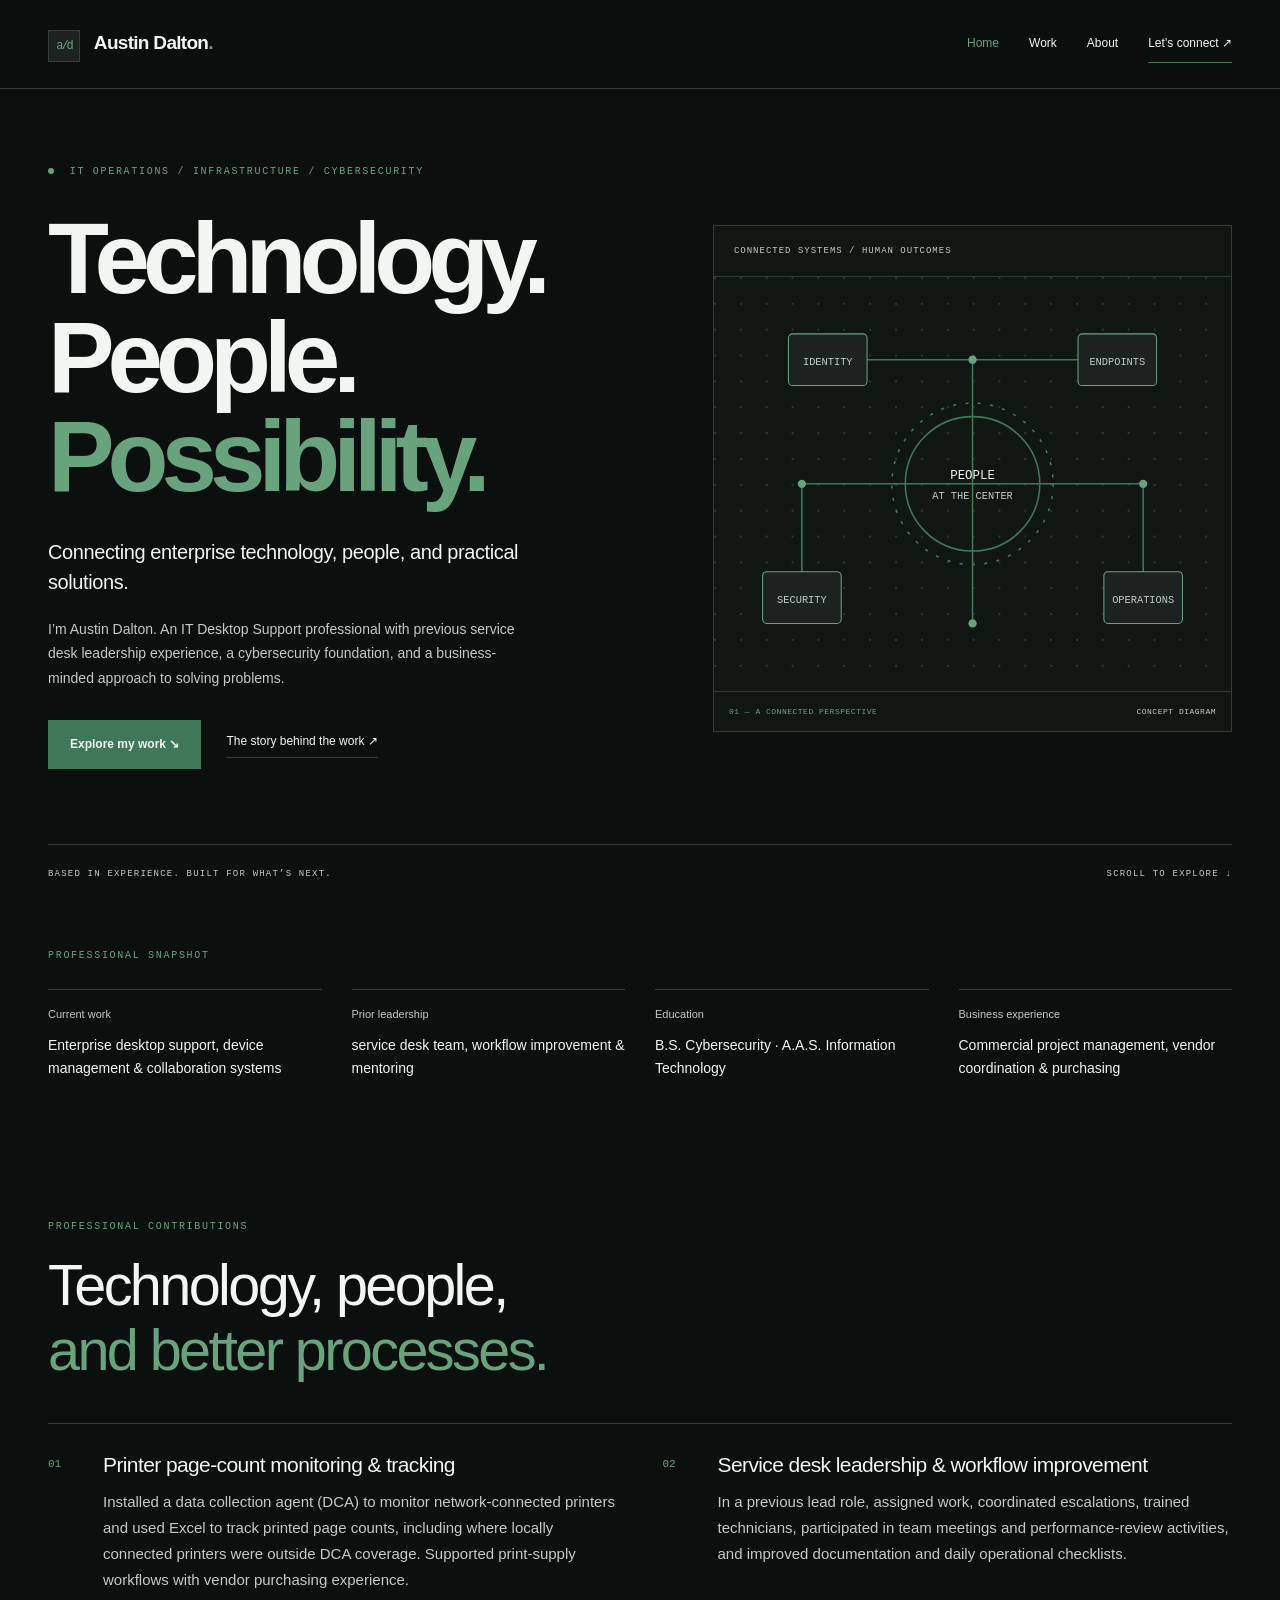
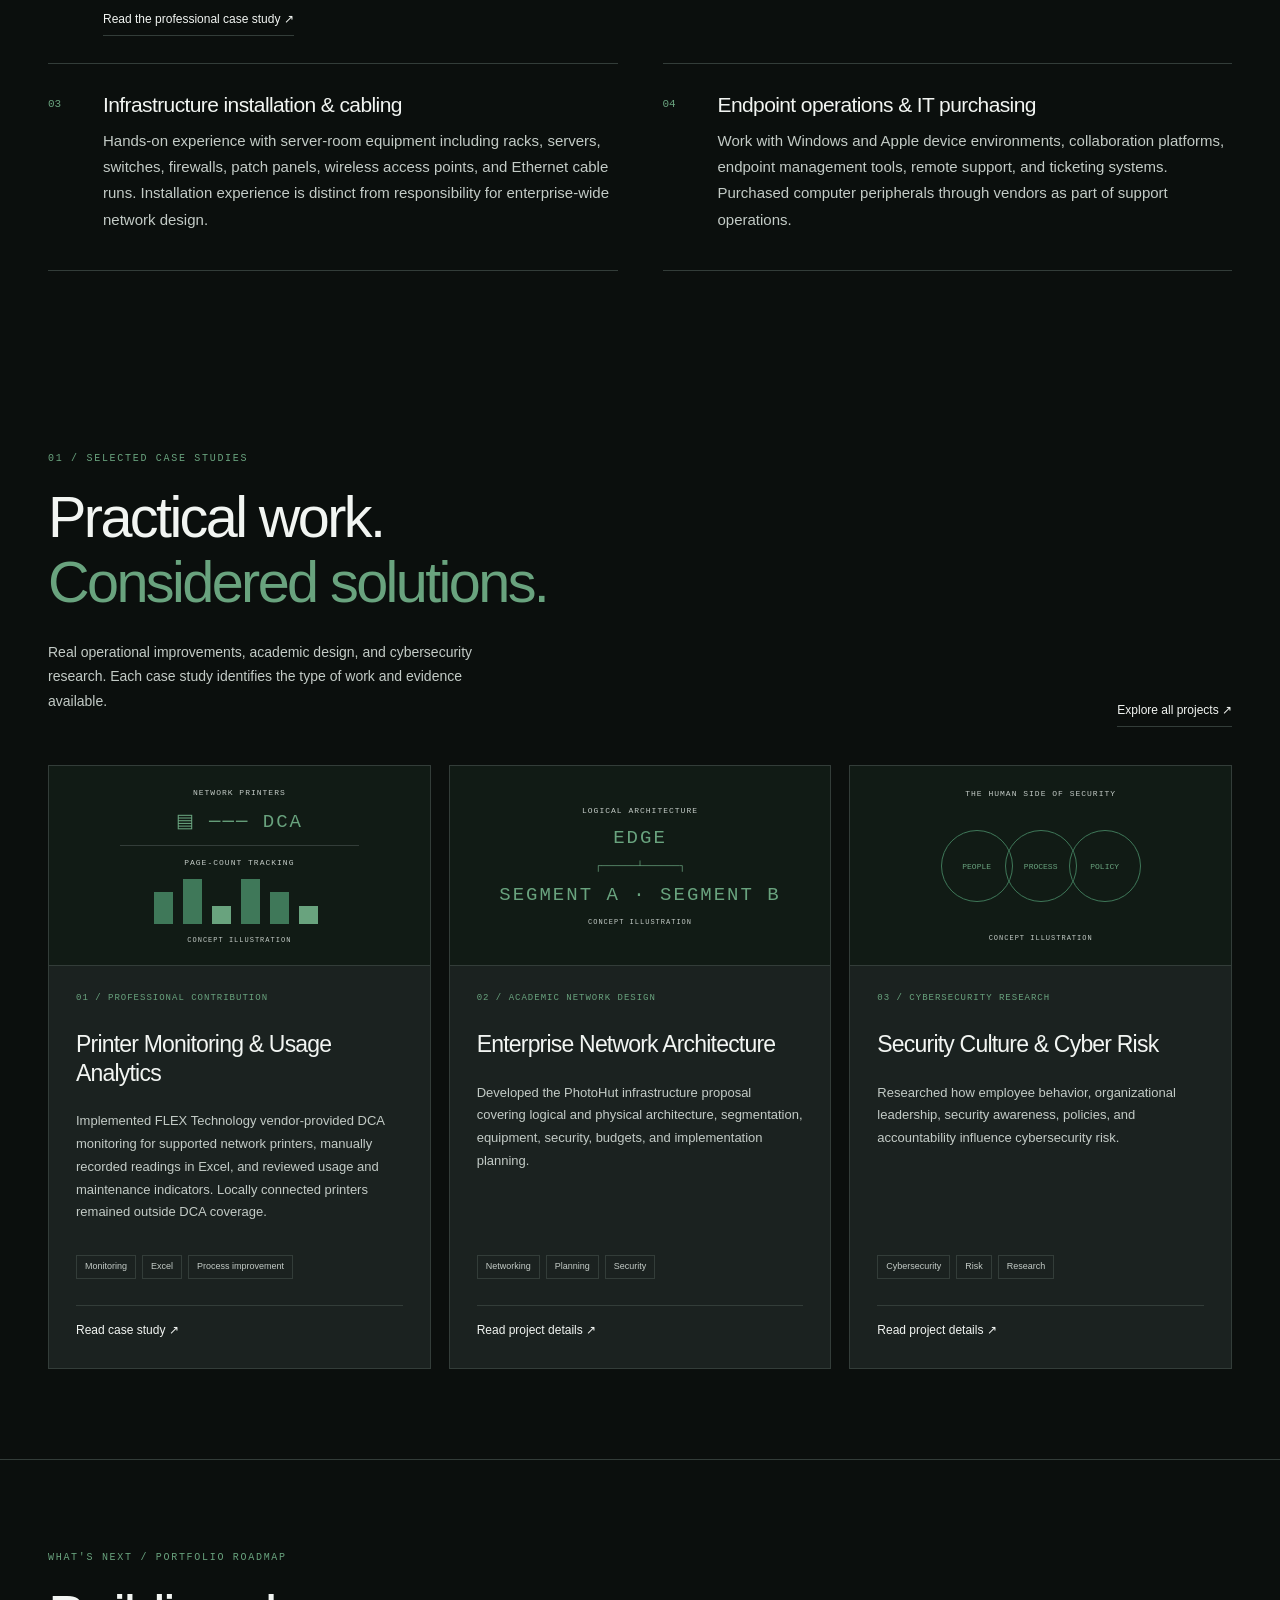
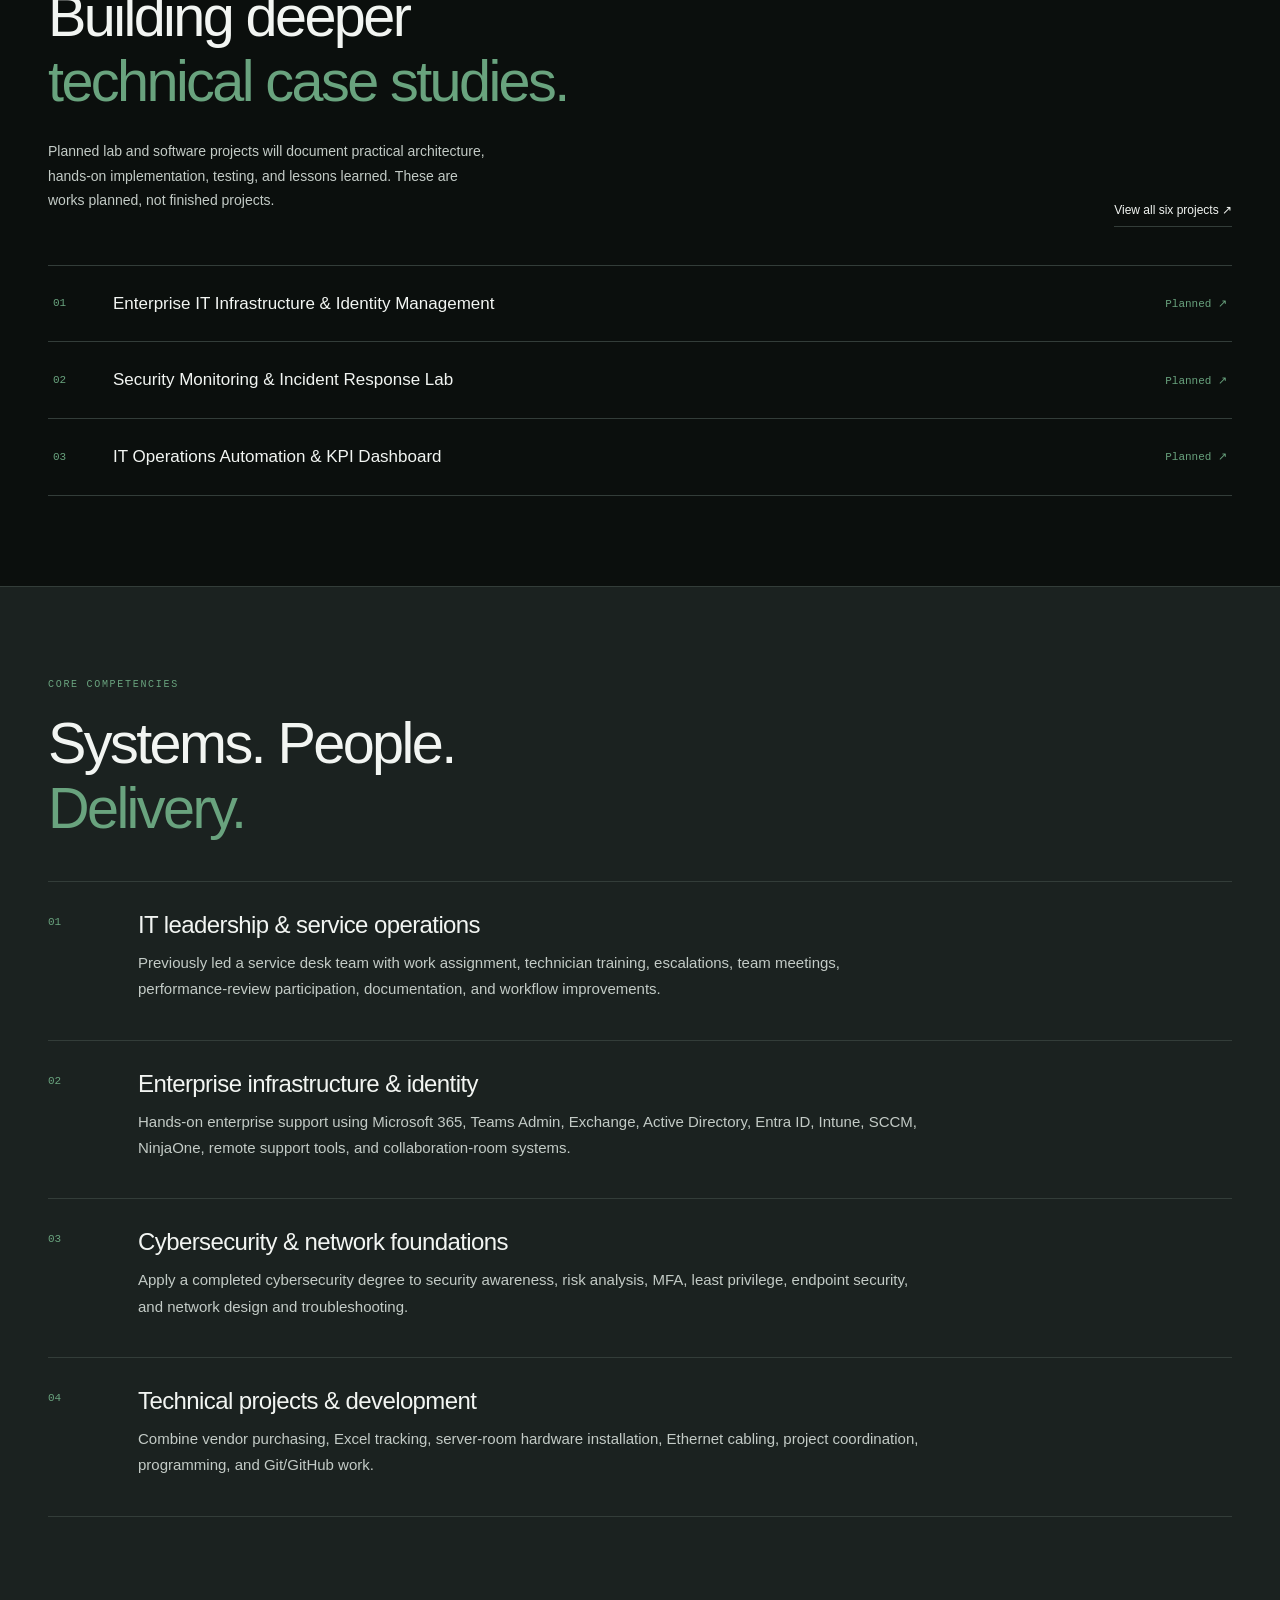
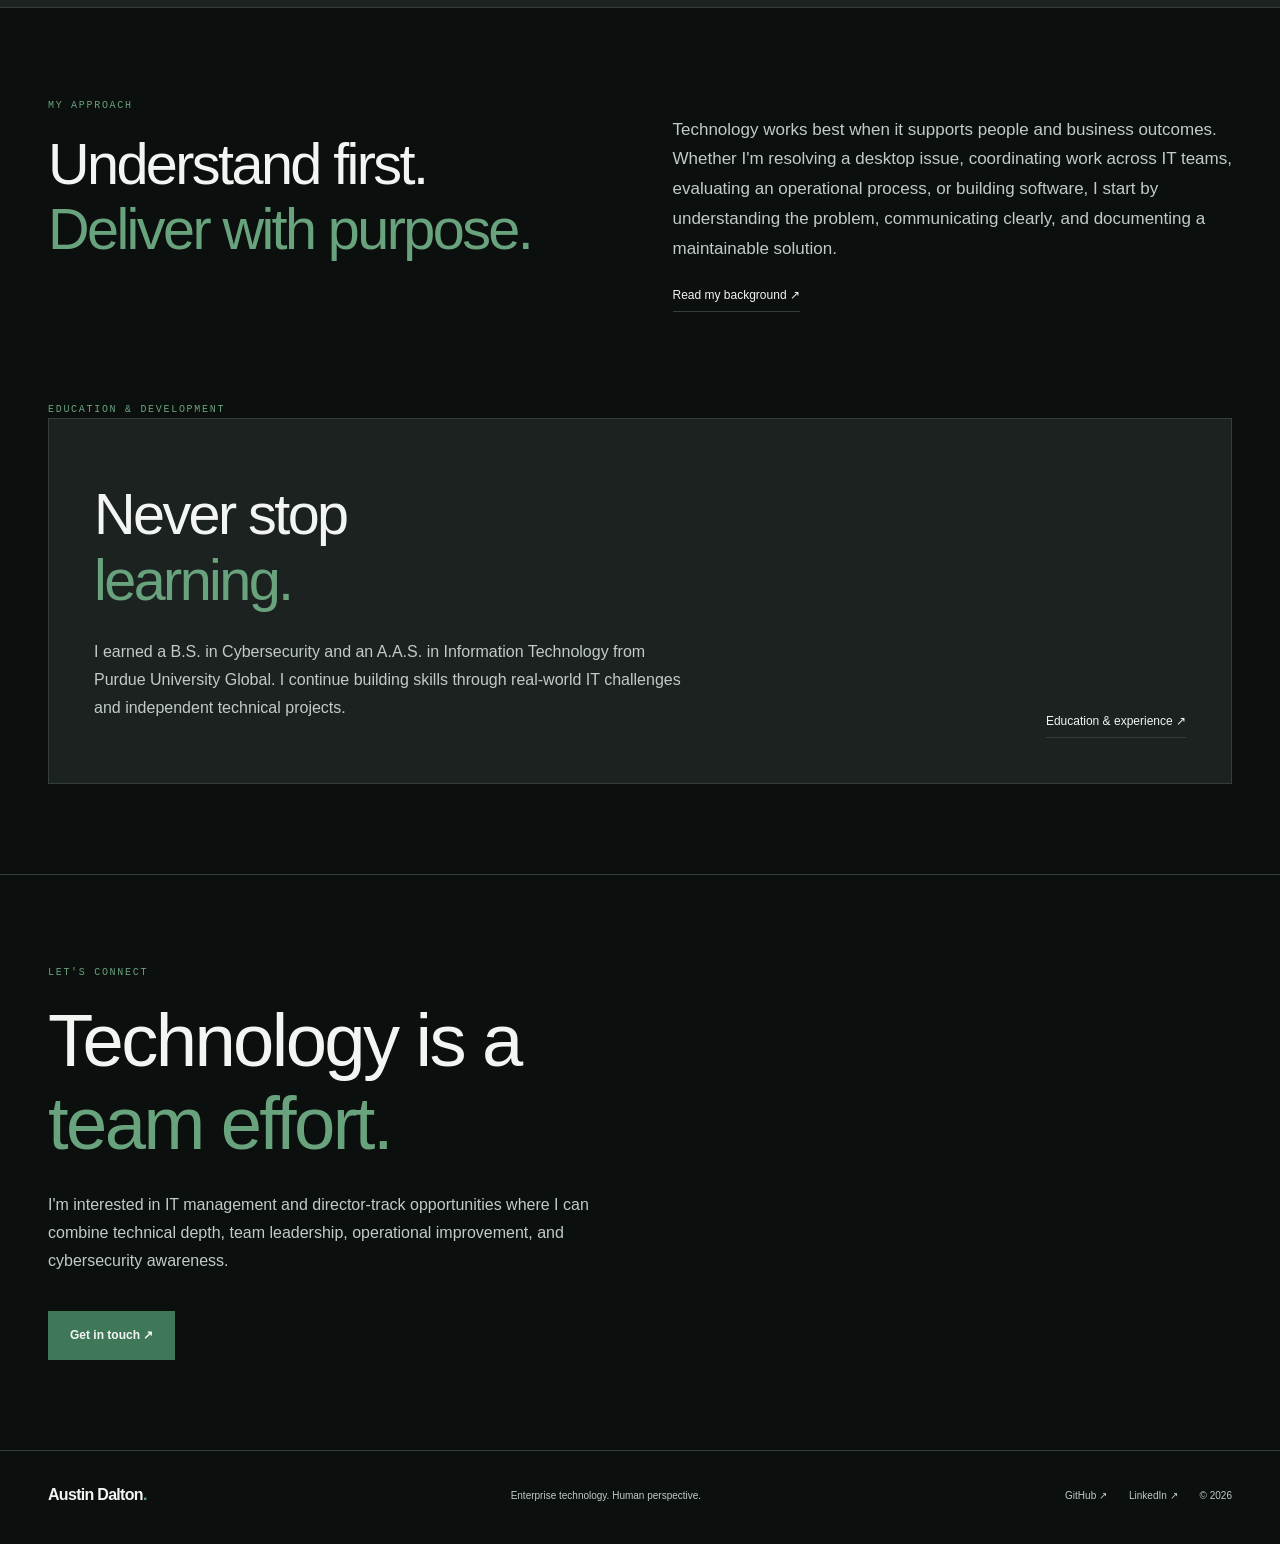
==== commit 56a80d44: "Redesign portfolio and expand printer monitoring case study with fictional usage tracker" ====
--- a/index.html
+++ b/index.html
@@ -1,19 +1,16 @@
-<!doctype html>
-<html lang="en"><head><meta charset="utf-8"><meta name="viewport" content="width=device-width,initial-scale=1"><meta name="description" content="Austin Dalton — IT leadership, cybersecurity, infrastructure and software development."><title>Austin Dalton | IT Leadership & Technology</title><link rel="preconnect" href="https://fonts.googleapis.com"><link rel="preconnect" href="https://fonts.gstatic.com" crossorigin><link href="https://fonts.googleapis.com/css2?family=DM+Sans:wght@400;500;600;700&family=Manrope:wght@400;500;600;700;800&display=swap" rel="stylesheet"><link rel="stylesheet" href="redesign.css"></head>
-<body><a class="skip" href="#main">Skip to content</a><header class="site-header wrap"><a class="wordmark" href="index.html">Austin Dalton<span class="dot">.</span></a><nav aria-label="Main navigation"><a href="#work">Work</a><a href="#expertise">Expertise</a><a href="aboutme.html">About</a><a href="contact.html">Contact <span aria-hidden="true">↗</span></a></nav></header>
-<main id="main"><section class="hero wrap"><div class="eyebrow"><span class="status-dot"></span> ENTERPRISE IT OPERATIONS · LEADERSHIP EXPERIENCE · CYBERSECURITY</div><h1>Austin<br><em>Dalton.</em></h1><p class="hero-lead">Connecting enterprise technology, people, and practical solutions.</p><p class="hero-sub">I'm an IT Desktop Support professional at Gaylor Electric, with previous service desk leadership experience and a bachelor's degree in Cybersecurity. I work across enterprise endpoints, identity and collaboration systems, hardware infrastructure, and operational improvements—combining hands-on support with a decade of project management experience.</p><div class="facts"><div><span class="fact-label">Current position</span><strong>IT Desktop Support · Gaylor Electric (since April 2026)</strong></div><div><span class="fact-label">Previous leadership</span><strong>IT Service Desk Lead / Site Lead</strong></div></div><div class="actions"><a class="button primary" href="#work">View my work <span>↗</span></a><a class="button secondary" href="Austin_Dalton_Resume.pdf" target="_blank" rel="noopener">View resume ↗</a></div></section>
-<section class="divider wrap"><div class="section-kicker">Professional snapshot</div><div class="overview"><div><span>Current work</span><strong>Enterprise desktop support, device management & collaboration systems</strong></div><div><span>Prior leadership</span><strong>Three-person service desk team, workflow improvement & mentoring</strong></div><div><span>Education</span><strong>B.S. Cybersecurity · A.A.S. Information Technology</strong></div><div><span>Business experience</span><strong>Commercial project management, vendor coordination & purchasing</strong></div></div></section>
-<section class="section muted" aria-labelledby="environment-heading"><div class="wrap"><div class="section-kicker">Enterprise IT experience</div><h2 id="environment-heading">Technology in<br><em>daily operation.</em></h2><p class="hero-sub">I support users and technology in a mixed Windows and Apple environment, working with enterprise endpoint tools, identity systems, collaboration platforms, and support workflows. My responsibilities involve hands-on troubleshooting and coordination with other technical teams.</p><div class="overview"><div><span>Current role</span><strong>Desktop Support · Gaylor Electric</strong></div><div><span>Microsoft ecosystem</span><strong>Microsoft 365, Entra ID, Active Directory &amp; Exchange</strong></div><div><span>Endpoint operations</span><strong>Intune, SCCM, NinjaOne &amp; remote support</strong></div><div><span>Previous leadership</span><strong>Service desk team coordination &amp; mentoring</strong></div></div></div></section>
+<!doctype html><html lang="en"><head><meta charset="utf-8"><meta name="viewport" content="width=device-width,initial-scale=1"><meta name="description" content="Austin Dalton — enterprise IT operations, infrastructure, and cybersecurity education."><meta name="theme-color" content="#0B0F0D"><title>Index | Austin Dalton</title><link rel="stylesheet" href="redesign.css"><script src="main.js" defer></script></head><body><a class="skip" href="#main">Skip to content</a><header class="site-header"><div class="wrap header-inner"><a class="wordmark" href="index.html"><span class="brand-icon">a/d</span> Austin Dalton<span class="dot">.</span></a><nav aria-label="Main navigation"><a href="index.html">Home</a><a href="projects.html">Work</a><a href="aboutme.html">About</a><a href="contact.html">Let’s connect ↗</a></nav></div></header><main id="main"><section class="hero wrap"><div class="hero-copy"><div class="eyebrow"><span class="status-dot"></span> IT OPERATIONS / INFRASTRUCTURE / CYBERSECURITY</div><h1>Technology.<br>People.<br><em>Possibility.</em></h1><p class="hero-lead">Connecting enterprise technology, people, and practical solutions.</p><p class="hero-sub">I’m Austin Dalton. An IT Desktop Support professional with previous service desk leadership experience, a cybersecurity foundation, and a business-minded approach to solving problems.</p><div class="actions"><a class="button primary" href="#work">Explore my work ↘</a><a class="text-link" href="aboutme.html">The story behind the work ↗</a></div></div><div class="topology" role="img" aria-label="Conceptual diagram connecting identity, endpoints, security, and operations around people"><div class="diagram-label">CONNECTED SYSTEMS / HUMAN OUTCOMES</div><svg viewBox="0 0 500 400" aria-hidden="true"><defs><pattern id="grid" width="25" height="25" patternUnits="userSpaceOnUse"><circle cx="1" cy="1" r="1" fill="#333D39"/></pattern></defs><rect width="500" height="400" fill="url(#grid)"/><g fill="none" stroke="#3F7859" stroke-width="1.5"><path d="M250 200V80H110M250 80H390M250 200H85V310M250 200H415V310M250 200V335"/><circle cx="250" cy="200" r="65"/><circle cx="250" cy="200" r="78" stroke-dasharray="3 9"/></g><g fill="#1B2220" stroke="#69A37E"><rect x="72" y="55" width="76" height="50" rx="4"/><rect x="352" y="55" width="76" height="50" rx="4"/><rect x="47" y="285" width="76" height="50" rx="4"/><rect x="377" y="285" width="76" height="50" rx="4"/></g><g fill="#C3CBC6" font-family="monospace" text-anchor="middle" font-size="10"><text x="110" y="85">IDENTITY</text><text x="390" y="85">ENDPOINTS</text><text x="85" y="315">SECURITY</text><text x="415" y="315">OPERATIONS</text><text x="250" y="195" font-size="12" fill="#F2F5F2">PEOPLE</text><text x="250" y="215">AT THE CENTER</text></g><g fill="#69A37E"><circle cx="250" cy="80" r="4"/><circle cx="250" cy="335" r="4"/><circle cx="85" cy="200" r="4"/><circle cx="415" cy="200" r="4"/></g></svg><div class="diagram-bottom">01 — A CONNECTED PERSPECTIVE <span>CONCEPT DIAGRAM</span></div></div><div class="hero-bottom"><span>BASED IN EXPERIENCE. BUILT FOR WHAT’S NEXT.</span><a href="#work">SCROLL TO EXPLORE ↓</a></div></section>
+<section class="divider wrap"><div class="section-kicker">Professional snapshot</div><div class="overview"><div><span>Current work</span><strong>Enterprise desktop support, device management & collaboration systems</strong></div><div><span>Prior leadership</span><strong>service desk team, workflow improvement & mentoring</strong></div><div><span>Education</span><strong>B.S. Cybersecurity · A.A.S. Information Technology</strong></div><div><span>Business experience</span><strong>Commercial project management, vendor coordination & purchasing</strong></div></div></section>
+
 <section class="section wrap" aria-labelledby="contributions-heading"><div class="section-kicker">Professional contributions</div><h2 id="contributions-heading">Technology, people,<br><em>and better processes.</em></h2><div class="services">
 <div class="service"><span>01</span><div><h3>Printer page-count monitoring &amp; tracking</h3><p>Installed a data collection agent (DCA) to monitor network-connected printers and used Excel to track printed page counts, including where locally connected printers were outside DCA coverage. Supported print-supply workflows with vendor purchasing experience.</p><a class="text-link" href="print-monitoring-case-study.html">Read the professional case study ↗</a></div></div>
 <div class="service"><span>02</span><div><h3>Service desk leadership &amp; workflow improvement</h3><p>In a previous lead role, assigned work, coordinated escalations, trained technicians, participated in team meetings and performance-review activities, and improved documentation and daily operational checklists.</p></div></div>
 <div class="service"><span>03</span><div><h3>Infrastructure installation &amp; cabling</h3><p>Hands-on experience with server-room equipment including racks, servers, switches, firewalls, patch panels, wireless access points, and Ethernet cable runs. Installation experience is distinct from responsibility for enterprise-wide network design.</p></div></div>
 <div class="service"><span>04</span><div><h3>Endpoint operations &amp; IT purchasing</h3><p>Work with Windows and Apple device environments, collaboration platforms, endpoint management tools, remote support, and ticketing systems. Purchased computer peripherals through vendors as part of support operations.</p></div></div>
 </div></section>
-<section class="section wrap" id="work"><div class="section-top"><div><div class="section-kicker">Selected case studies</div><h2>From hands-on work<br><em>to documented solutions.</em></h2><p>Real operational improvements, academic design, and cybersecurity research. Each case study identifies the type of work and evidence available.</p></div><a class="text-link" href="projects.html">Explore all projects ↗</a></div><div class="cards">
-<a class="card" href="print-monitoring-case-study.html"><span class="card-number">01 / PROFESSIONAL CONTRIBUTION</span><h3>Printer Monitoring &amp; Page-Count Tracking</h3><p>Used a DCA for network-connected printer monitoring and an Excel page-count tracker for print usage where local devices were not visible to the DCA.</p><span class="tags"><span>Monitoring</span><span>Excel</span><span>Process improvement</span></span><span class="card-arrow">Read case study ↗</span></a>
-<a class="card" href="projects.html"><span class="card-number">02 / ACADEMIC NETWORK DESIGN</span><h3>Enterprise Network Architecture</h3><p>Developed the PhotoHut infrastructure proposal covering logical and physical architecture, segmentation, equipment, security, budgets, and implementation planning.</p><span class="tags"><span>Networking</span><span>Planning</span><span>Security</span></span><span class="card-arrow">Read project details ↗</span></a>
-<a class="card" href="projects.html"><span class="card-number">03 / CYBERSECURITY RESEARCH</span><h3>Security Culture &amp; Cyber Risk</h3><p>Researched how employee behavior, organizational leadership, security awareness, policies, and accountability influence cybersecurity risk.</p><span class="tags"><span>Cybersecurity</span><span>Risk</span><span>Research</span></span><span class="card-arrow">Read project details ↗</span></a>
+<section class="section wrap" id="work"><div class="section-top"><div><div class="section-kicker">01 / Selected case studies</div><h2>Practical work.<br><em>Considered solutions.</em></h2><p>Real operational improvements, academic design, and cybersecurity research. Each case study identifies the type of work and evidence available.</p></div><a class="text-link" href="projects.html">Explore all projects ↗</a></div><div class="cards">
+<a class="card" href="print-monitoring-case-study.html"><div class="project-art print"><span>NETWORK PRINTERS</span><b>▤ ─── DCA</b><hr><span>PAGE-COUNT TRACKING</span><div class="bars"><i></i><i></i><i></i><i></i><i></i><i></i></div><small>CONCEPT ILLUSTRATION</small></div><span class="card-number">01 / PROFESSIONAL CONTRIBUTION</span><h3>Printer Monitoring &amp; Usage Analytics</h3><p>Implemented FLEX Technology vendor-provided DCA monitoring for supported network printers, manually recorded readings in Excel, and reviewed usage and maintenance indicators. Locally connected printers remained outside DCA coverage.</p><span class="tags"><span>Monitoring</span><span>Excel</span><span>Process improvement</span></span><span class="card-arrow">Read case study ↗</span></a>
+<a class="card" href="projects.html"><div class="project-art network"><span>LOGICAL ARCHITECTURE</span><b>EDGE</b><strong>┌──────┴──────┐</strong><b>SEGMENT A · SEGMENT B</b><small>CONCEPT ILLUSTRATION</small></div><span class="card-number">02 / ACADEMIC NETWORK DESIGN</span><h3>Enterprise Network Architecture</h3><p>Developed the PhotoHut infrastructure proposal covering logical and physical architecture, segmentation, equipment, security, budgets, and implementation planning.</p><span class="tags"><span>Networking</span><span>Planning</span><span>Security</span></span><span class="card-arrow">Read project details ↗</span></a>
+<a class="card" href="projects.html"><div class="project-art security"><span>THE HUMAN SIDE OF SECURITY</span><div class="rings"><i>PEOPLE</i><i>PROCESS</i><i>POLICY</i></div><small>CONCEPT ILLUSTRATION</small></div><span class="card-number">03 / CYBERSECURITY RESEARCH</span><h3>Security Culture &amp; Cyber Risk</h3><p>Researched how employee behavior, organizational leadership, security awareness, policies, and accountability influence cybersecurity risk.</p><span class="tags"><span>Cybersecurity</span><span>Risk</span><span>Research</span></span><span class="card-arrow">Read project details ↗</span></a>
 </div></section>
 
 <section class="section wrap project-roadmap" aria-labelledby="roadmap-heading">
@@ -24,8 +21,7 @@
 <a href="projects.html#it-operations-dashboard"><span class="roadmap-count">03</span><strong>IT Operations Automation & KPI Dashboard</strong><span class="roadmap-progress">Planned ↗</span></a>
 </div>
 </section>
-<section class="section muted" id="expertise"><div class="wrap"><div class="section-kicker">Core competencies</div><h2>Systems. People.<br><em>Delivery.</em></h2><div class="services"><div class="service"><span>01</span><div><h3>IT leadership & service operations</h3><p>Previously led a three-person service desk team with work assignment, technician training, escalations, team meetings, performance-review participation, documentation, and workflow improvements.</p></div></div><div class="service"><span>02</span><div><h3>Enterprise infrastructure & identity</h3><p>Hands-on enterprise support using Microsoft 365, Teams Admin, Exchange, Active Directory, Entra ID, Intune, SCCM, NinjaOne, remote support tools, and collaboration-room systems.</p></div></div><div class="service"><span>03</span><div><h3>Cybersecurity & network foundations</h3><p>Apply a completed cybersecurity degree to security awareness, risk analysis, MFA, least privilege, endpoint security, and network design and troubleshooting.</p></div></div><div class="service"><span>04</span><div><h3>Technical projects & development</h3><p>Combine vendor purchasing, Excel tracking, server-room hardware installation, Ethernet cabling, project coordination, programming, and Git/GitHub work.</p></div></div></div></div></section>
+<section class="section muted" id="expertise"><div class="wrap"><div class="section-kicker">Core competencies</div><h2>Systems. People.<br><em>Delivery.</em></h2><div class="services"><div class="service"><span>01</span><div><h3>IT leadership & service operations</h3><p>Previously led a service desk team with work assignment, technician training, escalations, team meetings, performance-review participation, documentation, and workflow improvements.</p></div></div><div class="service"><span>02</span><div><h3>Enterprise infrastructure & identity</h3><p>Hands-on enterprise support using Microsoft 365, Teams Admin, Exchange, Active Directory, Entra ID, Intune, SCCM, NinjaOne, remote support tools, and collaboration-room systems.</p></div></div><div class="service"><span>03</span><div><h3>Cybersecurity & network foundations</h3><p>Apply a completed cybersecurity degree to security awareness, risk analysis, MFA, least privilege, endpoint security, and network design and troubleshooting.</p></div></div><div class="service"><span>04</span><div><h3>Technical projects & development</h3><p>Combine vendor purchasing, Excel tracking, server-room hardware installation, Ethernet cabling, project coordination, programming, and Git/GitHub work.</p></div></div></div></div></section>
 <section class="section wrap story"><div><div class="section-kicker">My approach</div><h2>Understand first.<br><em>Deliver with purpose.</em></h2></div><div><p>Technology works best when it supports people and business outcomes. Whether I'm resolving a desktop issue, coordinating work across IT teams, evaluating an operational process, or building software, I start by understanding the problem, communicating clearly, and documenting a maintainable solution.</p><a class="text-link" href="aboutme.html">Read my background ↗</a></div></section>
 <section class="section wrap studio"><div class="section-kicker">Education & development</div><div class="studio-box"><div><h2>Never stop<br><em>learning.</em></h2><p>I earned a B.S. in Cybersecurity and an A.A.S. in Information Technology from Purdue University Global. I continue building skills through real-world IT challenges and independent technical projects.</p></div><a class="text-link" href="aboutme.html">Education & experience ↗</a></div></section>
-<section class="section wrap closing"><div class="section-kicker">Let's connect</div><h2>Technology is a<br><em>team effort.</em></h2><p>I'm interested in IT management and director-track opportunities where I can combine technical depth, team leadership, operational improvement, and cybersecurity awareness.</p><a class="button primary" href="contact.html">Get in touch ↗</a></section></main>
-<footer class="wrap footer"><span>© <span id="year"></span> Austin Dalton</span><div><a href="https://github.com/AustinDDev" target="_blank" rel="noopener">GitHub ↗</a><a href="contact.html">Contact ↗</a></div></footer><script>document.getElementById('year').textContent=new Date().getFullYear()</script></body></html>+<section class="section wrap closing"><div class="section-kicker">Let's connect</div><h2>Technology is a<br><em>team effort.</em></h2><p>I'm interested in IT management and director-track opportunities where I can combine technical depth, team leadership, operational improvement, and cybersecurity awareness.</p><a class="button primary" href="contact.html">Get in touch ↗</a></section></main><footer class="wrap footer"><a class="wordmark" href="index.html">Austin Dalton<span class="dot">.</span></a><span>Enterprise technology. Human perspective.</span><div><a href="https://github.com/AustinDDev">GitHub ↗</a><a href="https://www.linkedin.com/in/austinbdalton/">LinkedIn ↗</a><span>© <span id="year">2026</span></span></div></footer></body></html>
--- a/redesign.css
+++ b/redesign.css
@@ -1,3 +1,5 @@
-:root{--bg:#f7f6f2;--ink:#202821;--muted:#637069;--accent:#496b50;--line:#d9ddd5;--surface:#eeefe9}*{box-sizing:border-box}html{scroll-behavior:smooth}body{margin:0;background:var(--bg);color:var(--ink);font:16px/1.7 'DM Sans',sans-serif}a{color:inherit;text-decoration:none}a:focus-visible{outline:3px solid var(--accent);outline-offset:4px}.wrap{max-width:1130px;margin:auto;padding-left:36px;padding-right:36px}.skip{position:absolute;left:-9999px}.skip:focus{left:20px;top:20px;background:white;padding:12px;z-index:10}.site-header{height:92px;display:flex;justify-content:space-between;align-items:center;border-bottom:1px solid var(--line)}.wordmark{font-family:Manrope,sans-serif;font-size:21px;font-weight:800;letter-spacing:-.06em}.dot{color:var(--accent)}nav{display:flex;gap:32px;font-size:13px;font-weight:700}nav a:hover,.text-link:hover{color:var(--accent)}.hero{padding-top:116px;padding-bottom:114px}.eyebrow,.section-kicker,.fact-label,.card-number{font-size:11px;text-transform:uppercase;letter-spacing:.15em;font-weight:800;color:var(--accent)}.status-dot{display:inline-block;width:8px;height:8px;border-radius:50%;background:#739d78;margin-right:9px}.hero h1{font:800 clamp(80px,13vw,174px)/.98 Manrope,sans-serif;letter-spacing:-.095em;margin:25px 0 36px}.hero h1 em,h2 em{font-style:normal;color:var(--accent)}.hero-lead{font:600 clamp(23px,3vw,35px)/1.35 Manrope,sans-serif;letter-spacing:-.045em;max-width:790px;margin:0 0 20px}.hero-sub{max-width:640px;color:var(--muted);font-size:17px}.facts{display:flex;gap:65px;margin:38px 0}.facts>div{display:grid;gap:5px}.facts strong{font-size:14px}.actions{display:flex;gap:12px;flex-wrap:wrap}.button{display:inline-flex;align-items:center;gap:32px;padding:13px 19px;border-radius:4px;font-size:13px;font-weight:800;border:1px solid var(--ink);transition:transform .2s}.button:hover{transform:translateY(-3px)}.primary{background:var(--ink);color:#fff}.secondary{background:transparent}.divider{border-top:1px solid var(--line);padding-top:40px;padding-bottom:70px}.overview{display:grid;grid-template-columns:repeat(4,1fr);gap:28px;margin-top:25px}.overview>div{border-top:1px solid var(--line);padding-top:14px;display:grid;gap:10px}.overview span{color:var(--muted);font-size:12px}.overview strong{font-size:14px;line-height:1.5}.section{padding-top:105px;padding-bottom:110px}.section h2{font:800 clamp(39px,5vw,65px)/1.13 Manrope,sans-serif;letter-spacing:-.07em;margin:15px 0 20px}.section-top{display:flex;justify-content:space-between;align-items:end;gap:30px;margin-bottom:34px}.section-top p,.closing p{max-width:510px;color:var(--muted)}.text-link{font-size:13px;font-weight:800;white-space:nowrap;border-bottom:1px solid currentColor;padding-bottom:4px}.cards{display:grid;grid-template-columns:repeat(3,1fr);gap:16px}.card{display:flex;flex-direction:column;min-height:355px;padding:27px;background:#fff;border:1px solid var(--line);transition:transform .2s,box-shadow .2s}.card:hover{transform:translateY(-5px);box-shadow:0 12px 30px #20282112}.card h3{font:800 24px/1.2 Manrope,sans-serif;letter-spacing:-.05em;margin:30px 0 10px}.card p{color:var(--muted);font-size:14px;line-height:1.7}.tags{display:flex;flex-wrap:wrap;gap:6px;margin-top:auto}.tags span{background:var(--surface);padding:3px 9px;font-size:10px;font-weight:700;border-radius:20px}.card-arrow{font-size:12px;font-weight:800;margin-top:24px}.muted{background:var(--surface)}.services{margin-top:45px;border-top:1px solid #cbd1c8}.service{display:grid;grid-template-columns:80px 1fr;gap:20px;border-bottom:1px solid #cbd1c8;padding:30px 0}.service>span{color:var(--accent);font-weight:800;font-size:12px}.service h3{font:800 25px Manrope,sans-serif;letter-spacing:-.05em;margin:0}.service p{max-width:720px;color:var(--muted);margin:9px 0 0}.story{display:grid;grid-template-columns:1fr 1fr;gap:65px;align-items:center}.story p{font-size:18px;color:var(--muted)}.studio{padding-top:20px}.studio-box{background:#e2e8df;border:1px solid #d1d9cd;padding:50px;display:flex;align-items:end;justify-content:space-between;gap:30px}.studio-box h2{margin:0}.studio-box p{max-width:510px;color:var(--muted)}.closing{border-top:1px solid var(--line)}.closing .button{margin-top:15px}.footer{border-top:1px solid var(--line);padding-top:28px;padding-bottom:35px;display:flex;justify-content:space-between;color:var(--muted);font-size:12px}.footer div{display:flex;gap:25px}@media(max-width:800px){.wrap{padding-left:23px;padding-right:23px}.site-header{height:auto;min-height:78px;gap:15px;flex-wrap:wrap;padding-top:18px;padding-bottom:18px}nav{gap:15px;flex-wrap:wrap}.hero{padding-top:75px;padding-bottom:70px}.hero h1{font-size:clamp(70px,16vw,125px)}.overview{grid-template-columns:repeat(2,1fr)}.cards{grid-template-columns:1fr}.card{min-height:285px}.story{grid-template-columns:1fr;gap:15px}.studio-box{padding:30px;display:block}.section{padding-top:70px;padding-bottom:75px}}@media(max-width:480px){nav{font-size:12px;gap:12px}.hero h1{font-size:65px}.facts{display:grid;gap:20px}.overview{grid-template-columns:1fr}.section-top{display:block}.section-top .text-link{display:inline-block;margin-top:10px}.service{grid-template-columns:36px 1fr}.footer{gap:18px;flex-wrap:wrap}}@media(prefers-reduced-motion:reduce){html{scroll-behavior:auto}*,*:before,*:after{transition:none!important}}
-/* Planned case studies: intentionally distinguished from completed work. */
-#upcoming-projects{scroll-margin-top:24px}.upcoming-intro{max-width:740px;color:var(--muted);margin:0 0 36px}.upcoming-grid{row-gap:18px}.project-placeholder{border-top:3px solid var(--accent);scroll-margin-top:25px}.project-placeholder h3{margin-top:19px}.project-status{display:inline-flex;align-items:center;gap:8px;width:max-content;margin-top:15px;font-size:11px;letter-spacing:.04em;font-weight:700;color:var(--accent);background:var(--surface);border:1px solid var(--line);padding:4px 10px;border-radius:30px}.project-status-dot{width:7px;height:7px;background:var(--accent);border-radius:50%}.planned-proof{border-top:1px solid var(--line);padding-top:14px}.planned-proof strong{color:var(--ink)}.placeholder-note{font-size:11px;color:var(--muted);margin-top:18px;font-style:italic}.project-roadmap{border-top:1px solid var(--line);padding-top:76px}.roadmap-list{border-top:1px solid var(--line)}.roadmap-list a{display:grid;grid-template-columns:50px minmax(0,1fr) 100px;align-items:center;gap:18px;padding:21px 6px;border-bottom:1px solid var(--line);transition:background .2s}.roadmap-list a:hover{background:var(--surface)}.roadmap-count,.roadmap-progress{font-size:12px;color:var(--accent);font-weight:700}.roadmap-list strong{font:700 17px/1.4 Manrope,sans-serif;letter-spacing:-.025em}.roadmap-progress{text-align:right}@media(max-width:600px){.roadmap-list a{grid-template-columns:28px 1fr;gap:8px 12px}.roadmap-progress{grid-column:2;text-align:left}.upcoming-intro{font-size:15px}}
+:root{--bg:#0B0F0D;--surface:#1B2220;--card:#252D29;--line:#333D39;--accent:#3F7859;--highlight:#69A37E;--ink:#F2F5F2;--muted:#C3CBC6;color-scheme:dark}*{box-sizing:border-box}html{scroll-behavior:smooth;scroll-padding-top:110px}body{margin:0;background:var(--bg);color:var(--ink);font:16px/1.75 'Segoe UI',Arial,sans-serif}a{color:inherit;text-decoration:none}button,a{-webkit-tap-highlight-color:transparent}a:focus-visible{outline:2px solid var(--highlight);outline-offset:6px}a:hover{color:var(--highlight)}::selection{background:var(--accent);color:var(--ink)}.wrap{max-width:1320px;margin:auto;padding-left:48px;padding-right:48px}.skip{position:fixed;left:-9999px;top:12px;z-index:100;background:var(--ink);color:var(--bg);padding:12px}.skip:focus{left:12px}.site-header{position:sticky;top:0;z-index:20;background:#0b0f0df5;border-bottom:1px solid var(--line)}.header-inner{min-height:88px;display:flex;align-items:center;justify-content:space-between;gap:24px}.wordmark{font-size:19px;font-weight:650;letter-spacing:-.7px;white-space:nowrap}.brand-icon{display:inline-grid;place-items:center;width:32px;height:32px;background:var(--surface);border:1px solid var(--line);color:var(--highlight);font:12px monospace;margin-right:10px;letter-spacing:-2px}.dot{color:var(--highlight)}nav{display:flex;gap:30px;font-size:12px}nav a{padding:8px 0}nav a:last-child{border-bottom:1px solid var(--accent)}nav a[aria-current=page]{color:var(--highlight)}.hero{display:grid;grid-template-columns:1.2fr 1fr;align-items:center;gap:20px;padding-top:75px;padding-bottom:24px}.eyebrow,.section-kicker,.fact-label,.card-number{font:10px/1.6 ui-monospace,Consolas,monospace;letter-spacing:1.7px;text-transform:uppercase;color:var(--highlight)}.status-dot{display:inline-block;width:6px;height:6px;background:var(--highlight);border-radius:50%;margin-right:8px}.hero h1{font-size:clamp(68px,7.8vw,112px);line-height:.99;letter-spacing:-7px;font-weight:550;margin:30px 0}.hero h1 em,h1 em,h2 em{font-style:normal;color:var(--highlight)}.hero-lead{font-size:20px;line-height:1.5;max-width:480px;letter-spacing:-.4px}.hero-sub{color:var(--muted);max-width:650px;font-size:16px}.hero .hero-sub{max-width:480px;font-size:14px}.actions{display:flex;align-items:center;gap:25px;flex-wrap:wrap;margin-top:30px}.button{display:inline-flex;align-items:center;justify-content:space-between;gap:35px;padding:13px 21px;border:1px solid var(--line);font-size:12px;font-weight:600;transition:background .2s,transform .2s}.primary{background:var(--accent);color:var(--ink);border-color:var(--accent)}.button:hover{background:#4b8966;color:var(--ink);transform:translateY(-2px)}.secondary{background:var(--surface)}.text-link{display:inline-block;font-size:12px;border-bottom:1px solid var(--line);padding-bottom:5px}.topology{margin-left:10px;border:1px solid var(--line);background:#101612;transform:translateY(12px)}.diagram-label{font:9px monospace;color:var(--muted);letter-spacing:1px;padding:20px;border-bottom:1px solid var(--line)}.topology svg{display:block;width:100%;height:auto}.diagram-bottom{display:flex;justify-content:space-between;padding:15px;font:8px monospace;letter-spacing:.5px;color:var(--highlight);border-top:1px solid var(--line)}.diagram-bottom span{color:var(--muted)}.hero-bottom{grid-column:1/-1;display:flex;justify-content:space-between;border-top:1px solid var(--line);padding-top:24px;margin-top:55px;color:var(--muted);font:9px monospace;letter-spacing:1.2px}.divider{padding-top:45px;padding-bottom:50px}.overview{display:grid;grid-template-columns:repeat(4,1fr);gap:30px;margin-top:25px}.overview>div{display:grid;align-content:start;gap:10px;border-top:1px solid var(--line);padding-top:15px}.overview span{font-size:11px;color:var(--muted)}.overview strong{font-size:14px;font-weight:500;line-height:1.6}.section{padding-top:90px;padding-bottom:90px}.section h1,.section h2{font-size:clamp(36px,4.5vw,60px);font-weight:500;line-height:1.13;letter-spacing:-2.6px;margin:18px 0 25px;overflow-wrap:break-word}.section h1{font-size:clamp(44px,5.5vw,74px)}.section-top{display:flex;justify-content:space-between;align-items:end;gap:45px;margin-bottom:38px}.section-top p{max-width:450px;color:var(--muted);font-size:14px}.section-top .text-link{white-space:nowrap}.cards{display:grid;grid-template-columns:repeat(3,minmax(0,1fr));gap:18px}.card{display:flex;flex-direction:column;min-width:0;padding:27px;background:var(--surface);border:1px solid var(--line);transition:border-color .2s,transform .2s}.card:hover{border-color:var(--highlight);transform:translateY(-4px);color:var(--ink)}.card h3{font-size:23px;line-height:1.25;letter-spacing:-.8px;font-weight:500;margin:24px 0 10px}.card p{font-size:13px;color:var(--muted)}.card-number{font-size:9px;letter-spacing:1px}.tags{display:flex;flex-wrap:wrap;gap:6px;margin-top:auto;padding-top:18px}.tags span{font-size:9px;border:1px solid var(--line);padding:3px 8px;color:var(--muted)}.card-arrow{display:block;margin-top:26px;padding-top:14px;border-top:1px solid var(--line);font-size:12px}.project-art{height:200px;display:flex;align-items:center;justify-content:center;flex-direction:column;background:#111b15;margin:-27px -27px 25px;padding:20px;border-bottom:1px solid var(--line);font:10px monospace;color:var(--highlight);gap:12px;overflow:hidden}.project-art>span{font-size:8px;letter-spacing:1px;color:var(--muted)}.project-art b{font-size:19px;font-weight:400;letter-spacing:2px}.project-art small{font-size:7px;color:var(--muted);letter-spacing:1px}.project-art hr{width:70%;border:0;border-top:1px solid var(--line);margin:0}.bars{height:45px;width:170px;display:flex;align-items:end;gap:10px}.bars i{display:block;width:19px;background:var(--accent);height:70%}.bars i:nth-child(2n){height:100%}.bars i:nth-child(3n){height:40%;background:var(--highlight)}.rings{display:flex;align-items:center;margin:20px 0}.rings i{font:8px monospace;display:grid;place-items:center;width:72px;height:72px;border:1px solid var(--accent);border-radius:50%;margin:0 -4px}.muted{background:var(--surface);border-top:1px solid var(--line);border-bottom:1px solid var(--line)}.services{margin-top:40px;border-top:1px solid var(--line)}.service{display:grid;grid-template-columns:70px 1fr;gap:20px;padding:27px 0;border-bottom:1px solid var(--line)}.service>span{font:11px monospace;color:var(--highlight);padding-top:7px}.service h3{font-size:24px;font-weight:500;line-height:1.3;letter-spacing:-.6px;margin:0}.service p{max-width:790px;color:var(--muted);font-size:15px;margin:10px 0}.story{display:grid;grid-template-columns:1fr 1fr;gap:65px}.story p{color:var(--muted);font-size:17px}.studio{padding-top:0}.studio-box{border:1px solid var(--line);padding:45px;display:flex;align-items:end;justify-content:space-between;gap:30px;background:var(--surface)}.studio-box p{color:var(--muted);max-width:600px}.closing{border-top:1px solid var(--line)}.closing p{color:var(--muted);max-width:600px}.closing h2{font-size:clamp(42px,5.8vw,78px)}.closing .button{margin-top:20px}.footer{padding-top:30px;padding-bottom:35px;display:flex;align-items:center;justify-content:space-between;gap:25px;border-top:1px solid var(--line);font-size:10px;color:var(--muted)}.footer div{display:flex;gap:22px}.footer .wordmark{font-size:16px;color:var(--ink)}.facts{display:flex;gap:35px;margin:30px 0}.facts>div{display:grid;gap:8px}.facts strong{font-size:14px}.project-roadmap{border-top:1px solid var(--line)}.roadmap-list{border-top:1px solid var(--line)}.roadmap-list a{display:grid;grid-template-columns:40px 1fr 90px;gap:20px;padding:23px 5px;border-bottom:1px solid var(--line);align-items:center}.roadmap-list a:hover{background:var(--surface)}.roadmap-count,.roadmap-progress{color:var(--highlight);font:11px monospace}.roadmap-progress{text-align:right}.roadmap-list strong{font-size:17px;font-weight:500}.project-status{font:10px monospace;color:var(--highlight);border:1px solid var(--line);padding:4px 10px;width:max-content;margin-top:15px}.upcoming-intro{max-width:750px;color:var(--muted)}.planned-proof{border-top:1px solid var(--line);padding-top:15px}.placeholder-note{font-size:11px;color:var(--muted);margin-top:20px}.upcoming-grid{gap:20px}.project-placeholder{scroll-margin-top:110px}.case-hero .section-kicker{margin-top:50px}.case-layout{display:grid;grid-template-columns:220px 1fr;gap:70px;padding-bottom:90px}.case-layout aside{position:sticky;top:120px;align-self:start;display:grid;gap:15px;font-size:12px}.case-section{padding:38px 0;border-top:1px solid var(--line);scroll-margin-top:100px}.case-section h2{font-size:30px;font-weight:500;letter-spacing:-1px;line-height:1.3}.case-section p{color:var(--muted)}.architecture-flow{border:1px solid var(--line);background:var(--surface);display:grid;justify-items:center;gap:15px;padding:35px;font:13px monospace;text-align:center}.architecture-flow span{border:1px solid var(--accent);padding:15px 24px}.architecture-flow b{color:var(--highlight)}.flow-grid{display:grid;grid-template-columns:1fr 1fr;gap:20px}.caption{font-size:12px;color:var(--muted)}
+@media(min-width:1000px){#contributions-heading{max-width:800px}section[aria-labelledby=contributions-heading] .services{display:grid;grid-template-columns:1fr 1fr;gap:0 45px}section[aria-labelledby=contributions-heading] .service{grid-template-columns:35px 1fr}section[aria-labelledby=contributions-heading] .service h3{font-size:21px}}
+@media(max-width:1000px){.wrap{padding-left:30px;padding-right:30px}.hero{grid-template-columns:1.1fr 1fr}.hero h1{letter-spacing:-4px}.hero .actions{gap:15px}.topology{margin-left:0}.diagram-bottom{font-size:7px}.diagram-bottom span{display:none}.cards{grid-template-columns:repeat(2,minmax(0,1fr))}.overview{grid-template-columns:repeat(2,1fr)}.footer{flex-wrap:wrap}.case-layout{gap:35px;grid-template-columns:180px 1fr}}
+@media(max-width:700px){.wrap{padding-left:22px;padding-right:22px}.header-inner{min-height:105px;flex-wrap:wrap;gap:5px;padding-top:15px;padding-bottom:12px}.wordmark{font-size:17px}nav{width:100%;justify-content:space-between;gap:15px;font-size:11px}.hero{grid-template-columns:1fr;padding-top:45px;gap:30px}.hero h1{font-size:76px;letter-spacing:-4.7px}.hero .eyebrow{font-size:8px;letter-spacing:1px}.hero-lead{font-size:20px}.hero-bottom{margin-top:5px;gap:20px;font-size:8px;line-height:1.6}.topology{width:100%;max-width:500px;justify-self:center;transform:none}.section{padding-top:60px;padding-bottom:60px}.section h1,.section h2{letter-spacing:-1.7px}.section-top{display:block}.cards{grid-template-columns:1fr}.card{padding:25px}.project-art{margin:-25px -25px 25px;height:210px}.story{grid-template-columns:1fr;gap:12px}.studio-box{padding:25px;display:block}.overview{gap:25px 18px}.overview strong{font-size:12px}.service{grid-template-columns:38px 1fr;gap:10px}.service h3{font-size:21px}.service p{font-size:14px}.text-link{white-space:normal}.roadmap-list a{grid-template-columns:25px 1fr;gap:10px}.roadmap-progress{grid-column:2;text-align:left}.roadmap-list strong{font-size:15px}.case-layout{grid-template-columns:1fr;gap:15px}.case-layout aside{position:static;border-top:1px solid var(--line);padding-top:25px;grid-template-columns:1fr 1fr}.case-layout aside .section-kicker{grid-column:1/-1}.flow-grid{grid-template-columns:1fr}.architecture-flow{padding:25px 15px}.footer>span{width:100%}.footer div{flex-wrap:wrap}.facts{display:grid;gap:20px}}
+@media(prefers-reduced-motion:reduce){html{scroll-behavior:auto}*,*:before,*:after{transition:none!important;animation:none!important}}
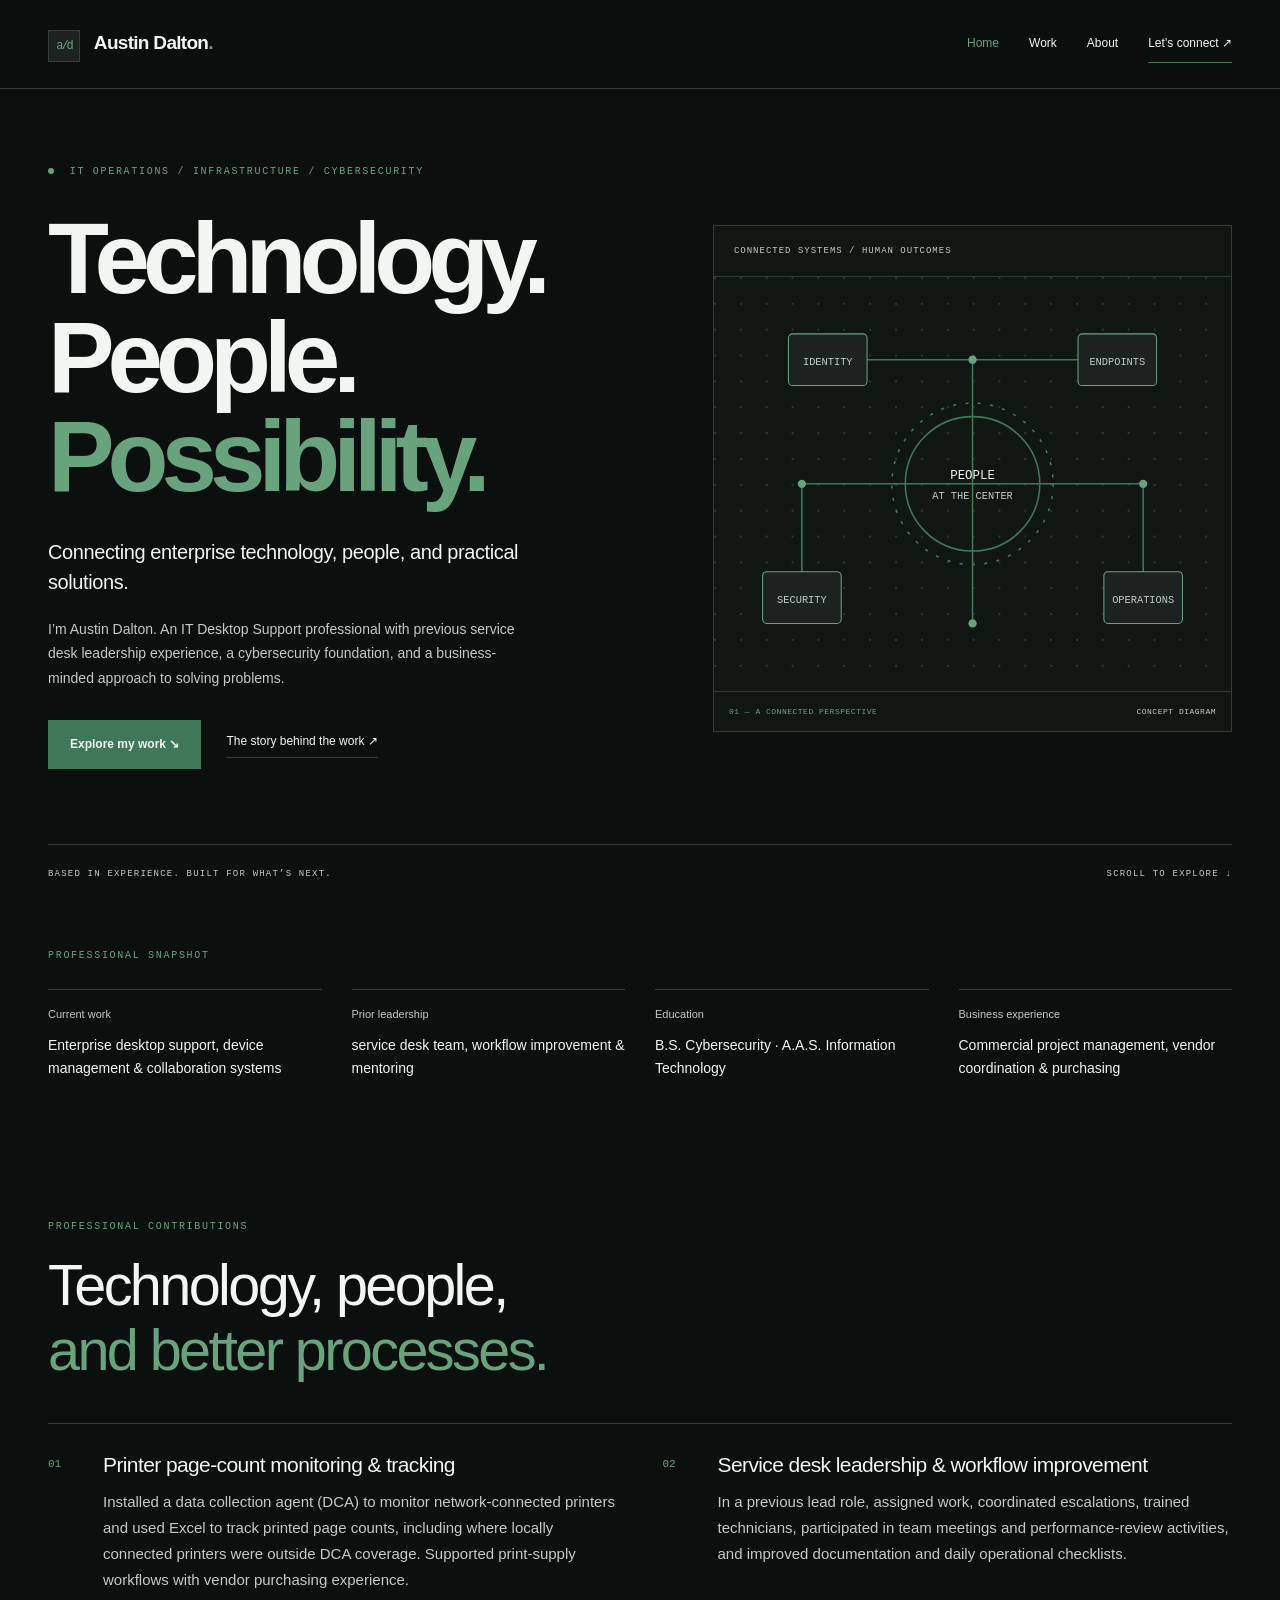
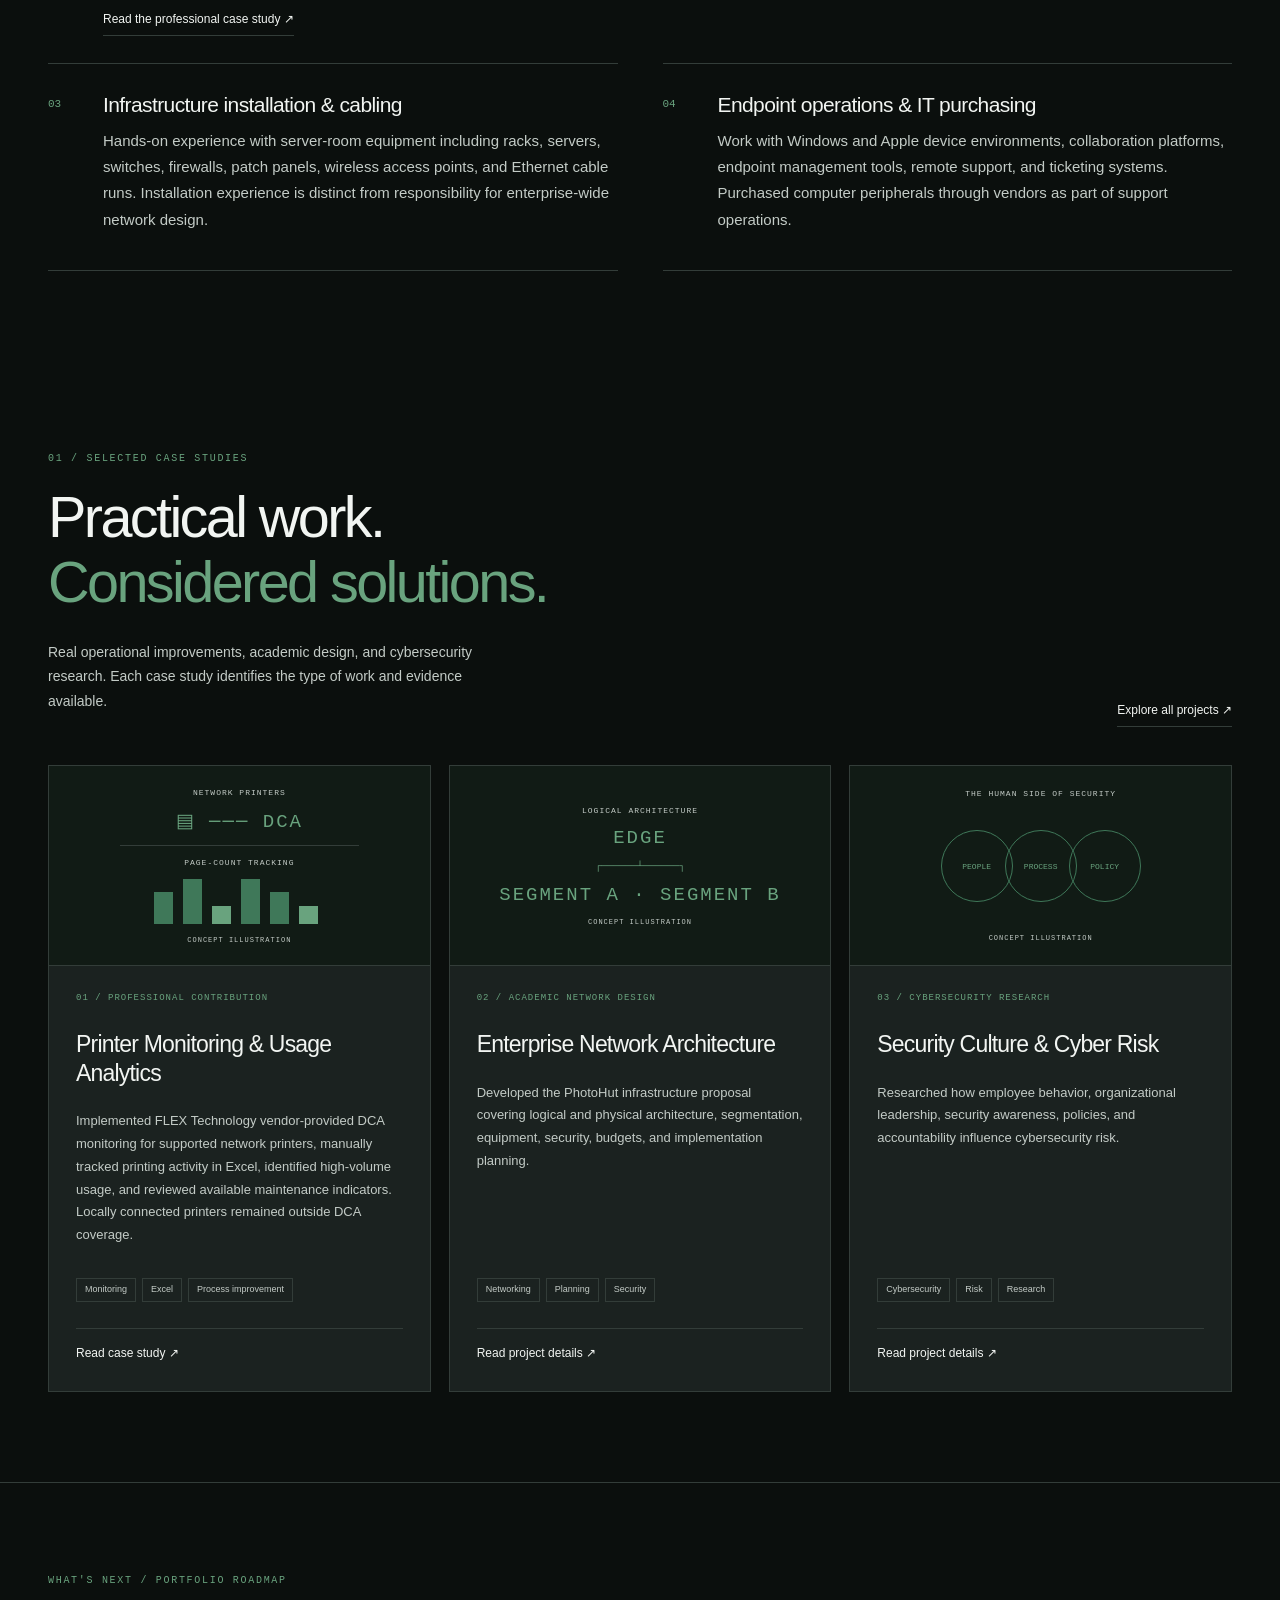
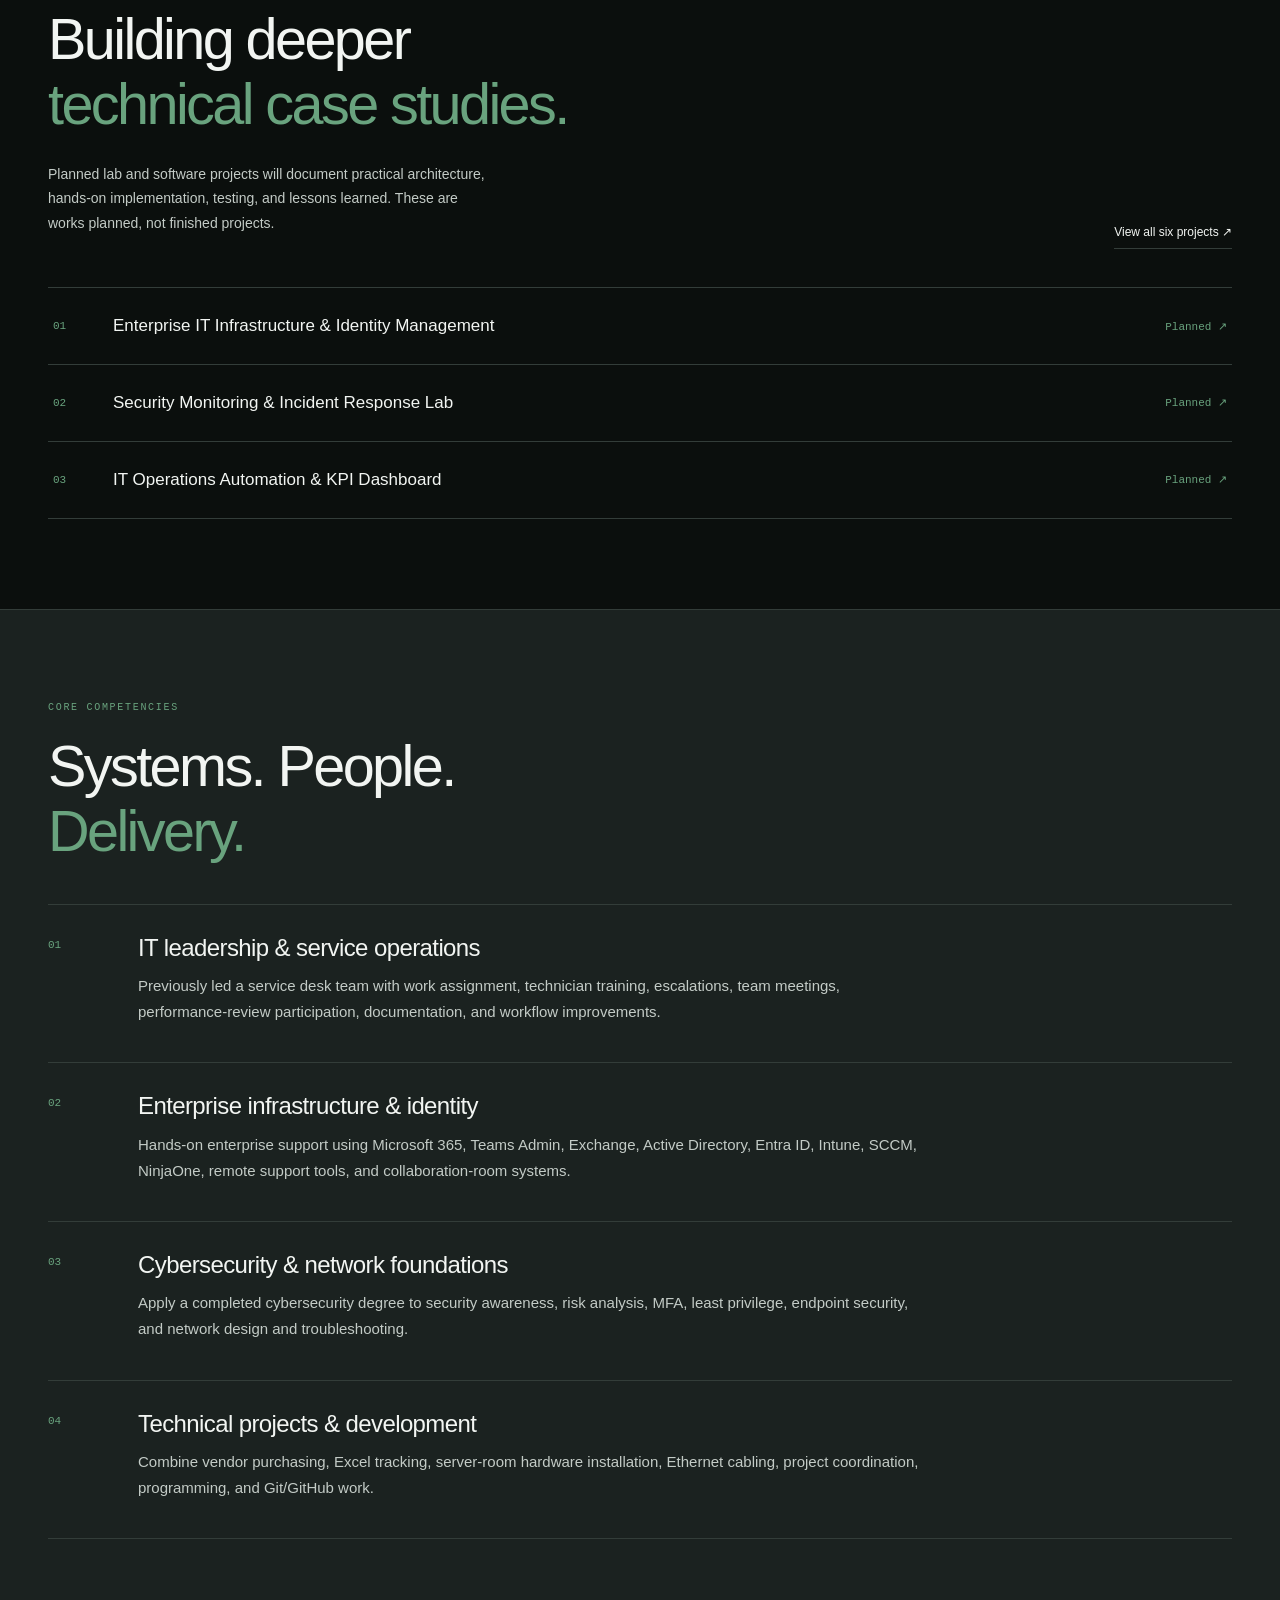
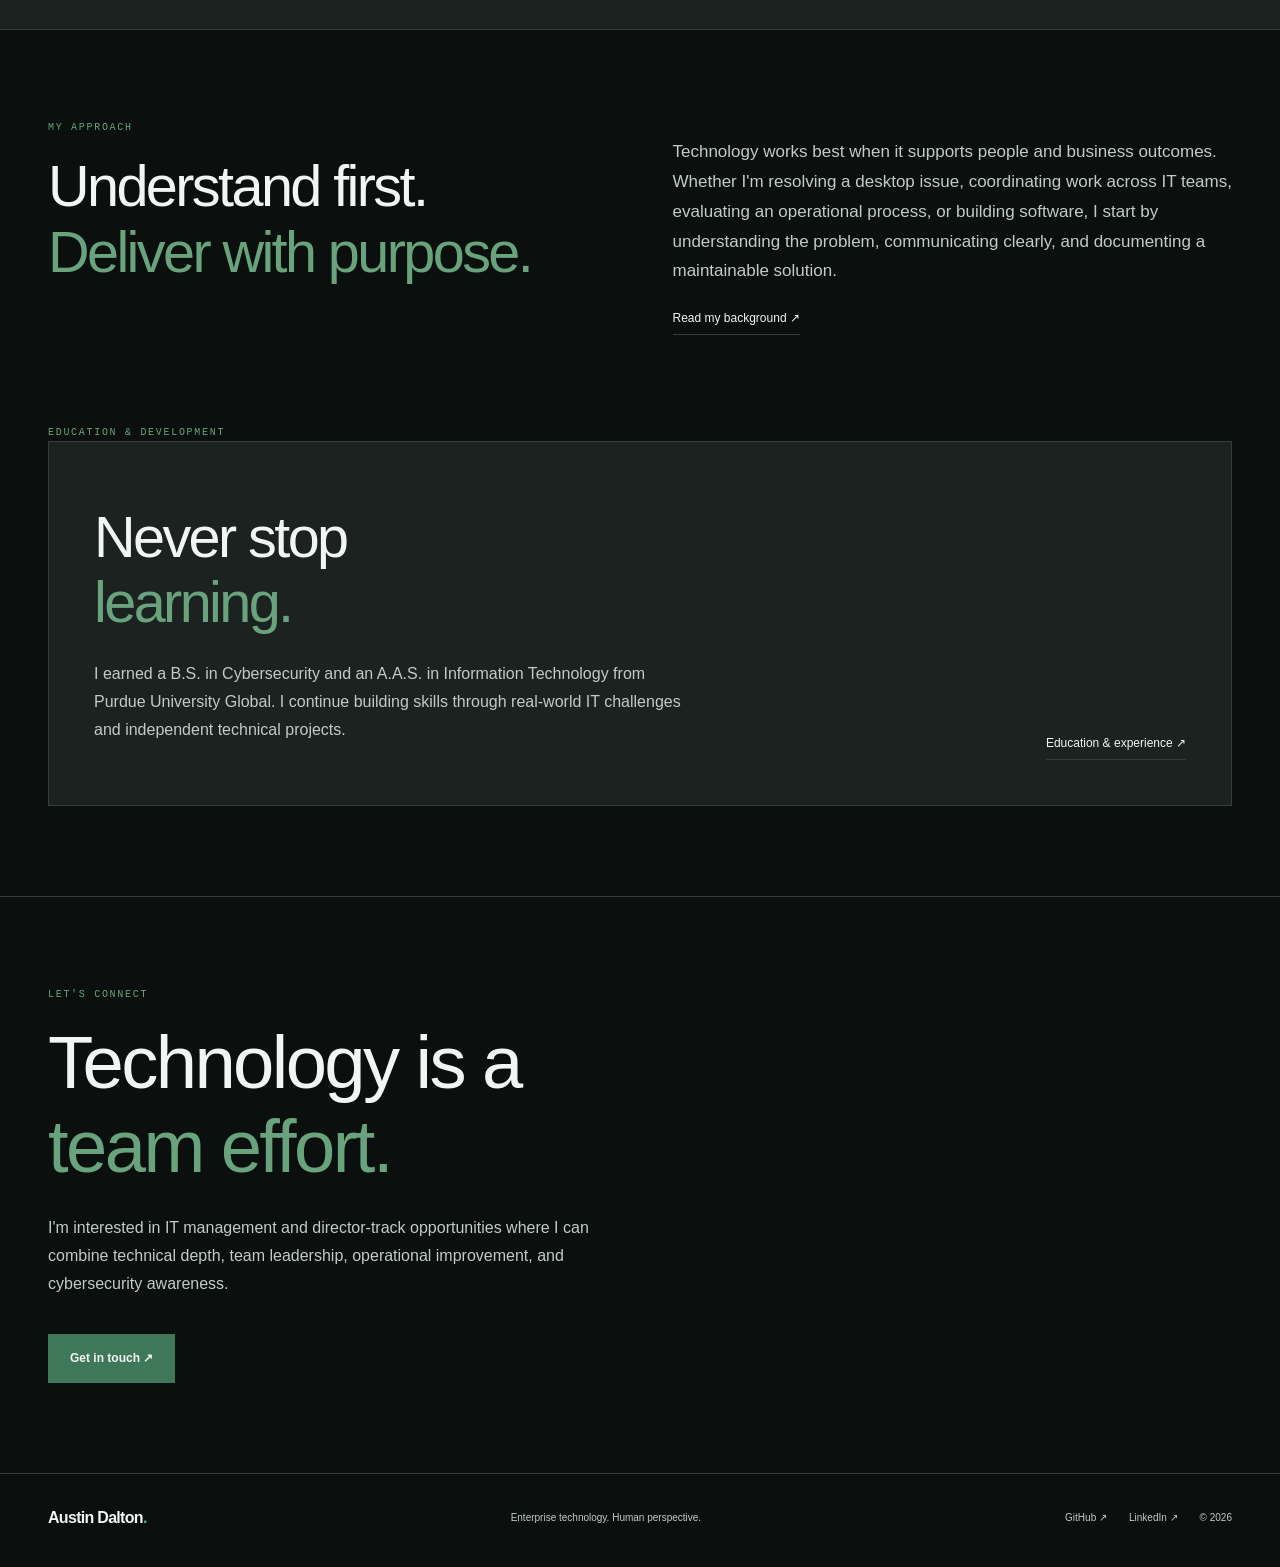
==== commit 7c175a8a: "Add HP printer usage dashboard with verified specifications and fictional readings" ====
--- a/index.html
+++ b/index.html
@@ -8,7 +8,7 @@
 <div class="service"><span>04</span><div><h3>Endpoint operations &amp; IT purchasing</h3><p>Work with Windows and Apple device environments, collaboration platforms, endpoint management tools, remote support, and ticketing systems. Purchased computer peripherals through vendors as part of support operations.</p></div></div>
 </div></section>
 <section class="section wrap" id="work"><div class="section-top"><div><div class="section-kicker">01 / Selected case studies</div><h2>Practical work.<br><em>Considered solutions.</em></h2><p>Real operational improvements, academic design, and cybersecurity research. Each case study identifies the type of work and evidence available.</p></div><a class="text-link" href="projects.html">Explore all projects ↗</a></div><div class="cards">
-<a class="card" href="print-monitoring-case-study.html"><div class="project-art print"><span>NETWORK PRINTERS</span><b>▤ ─── DCA</b><hr><span>PAGE-COUNT TRACKING</span><div class="bars"><i></i><i></i><i></i><i></i><i></i><i></i></div><small>CONCEPT ILLUSTRATION</small></div><span class="card-number">01 / PROFESSIONAL CONTRIBUTION</span><h3>Printer Monitoring &amp; Usage Analytics</h3><p>Implemented FLEX Technology vendor-provided DCA monitoring for supported network printers, manually recorded readings in Excel, and reviewed usage and maintenance indicators. Locally connected printers remained outside DCA coverage.</p><span class="tags"><span>Monitoring</span><span>Excel</span><span>Process improvement</span></span><span class="card-arrow">Read case study ↗</span></a>
+<a class="card" href="print-monitoring-case-study.html"><div class="project-art print"><span>NETWORK PRINTERS</span><b>▤ ─── DCA</b><hr><span>PAGE-COUNT TRACKING</span><div class="bars"><i></i><i></i><i></i><i></i><i></i><i></i></div><small>CONCEPT ILLUSTRATION</small></div><span class="card-number">01 / PROFESSIONAL CONTRIBUTION</span><h3>Printer Monitoring &amp; Usage Analytics</h3><p>Implemented FLEX Technology vendor-provided DCA monitoring for supported network printers, manually tracked printing activity in Excel, identified high-volume usage, and reviewed available maintenance indicators. Locally connected printers remained outside DCA coverage.</p><span class="tags"><span>Monitoring</span><span>Excel</span><span>Process improvement</span></span><span class="card-arrow">Read case study ↗</span></a>
 <a class="card" href="projects.html"><div class="project-art network"><span>LOGICAL ARCHITECTURE</span><b>EDGE</b><strong>┌──────┴──────┐</strong><b>SEGMENT A · SEGMENT B</b><small>CONCEPT ILLUSTRATION</small></div><span class="card-number">02 / ACADEMIC NETWORK DESIGN</span><h3>Enterprise Network Architecture</h3><p>Developed the PhotoHut infrastructure proposal covering logical and physical architecture, segmentation, equipment, security, budgets, and implementation planning.</p><span class="tags"><span>Networking</span><span>Planning</span><span>Security</span></span><span class="card-arrow">Read project details ↗</span></a>
 <a class="card" href="projects.html"><div class="project-art security"><span>THE HUMAN SIDE OF SECURITY</span><div class="rings"><i>PEOPLE</i><i>PROCESS</i><i>POLICY</i></div><small>CONCEPT ILLUSTRATION</small></div><span class="card-number">03 / CYBERSECURITY RESEARCH</span><h3>Security Culture &amp; Cyber Risk</h3><p>Researched how employee behavior, organizational leadership, security awareness, policies, and accountability influence cybersecurity risk.</p><span class="tags"><span>Cybersecurity</span><span>Risk</span><span>Research</span></span><span class="card-arrow">Read project details ↗</span></a>
 </div></section>
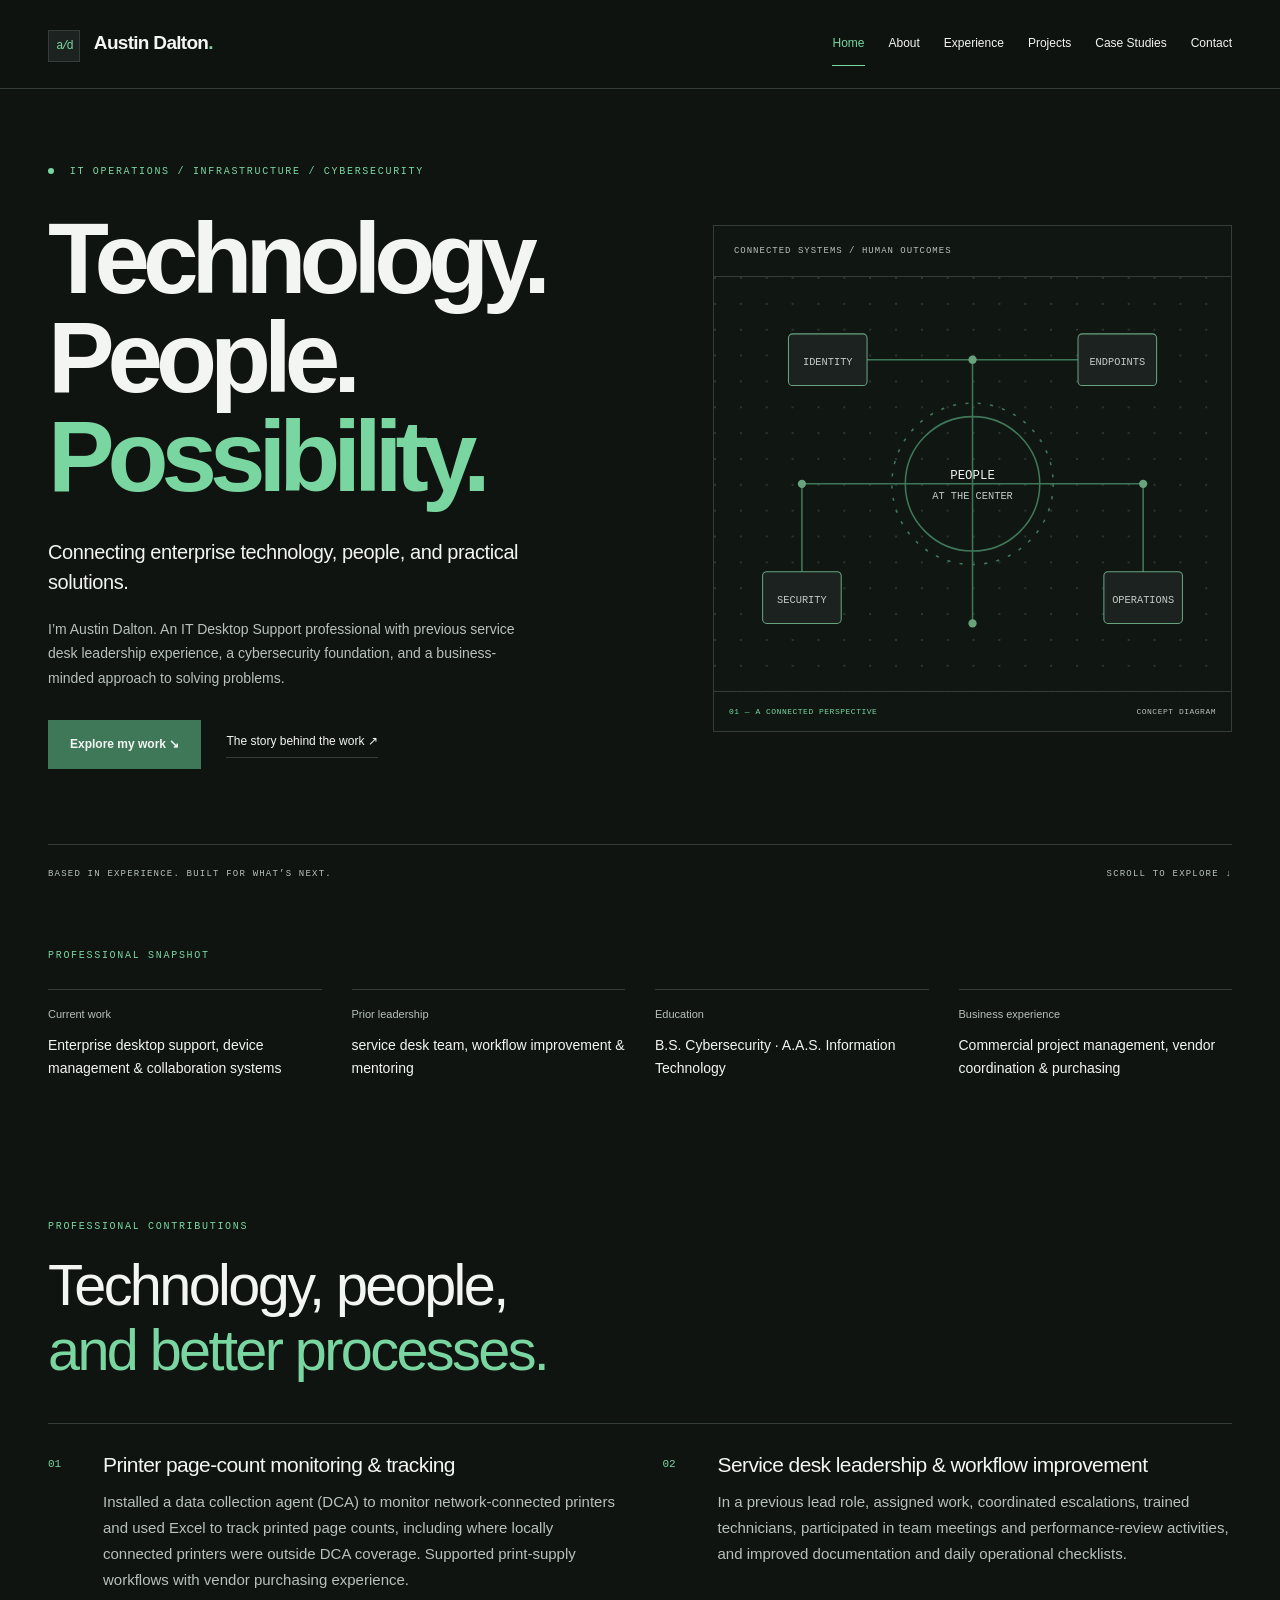
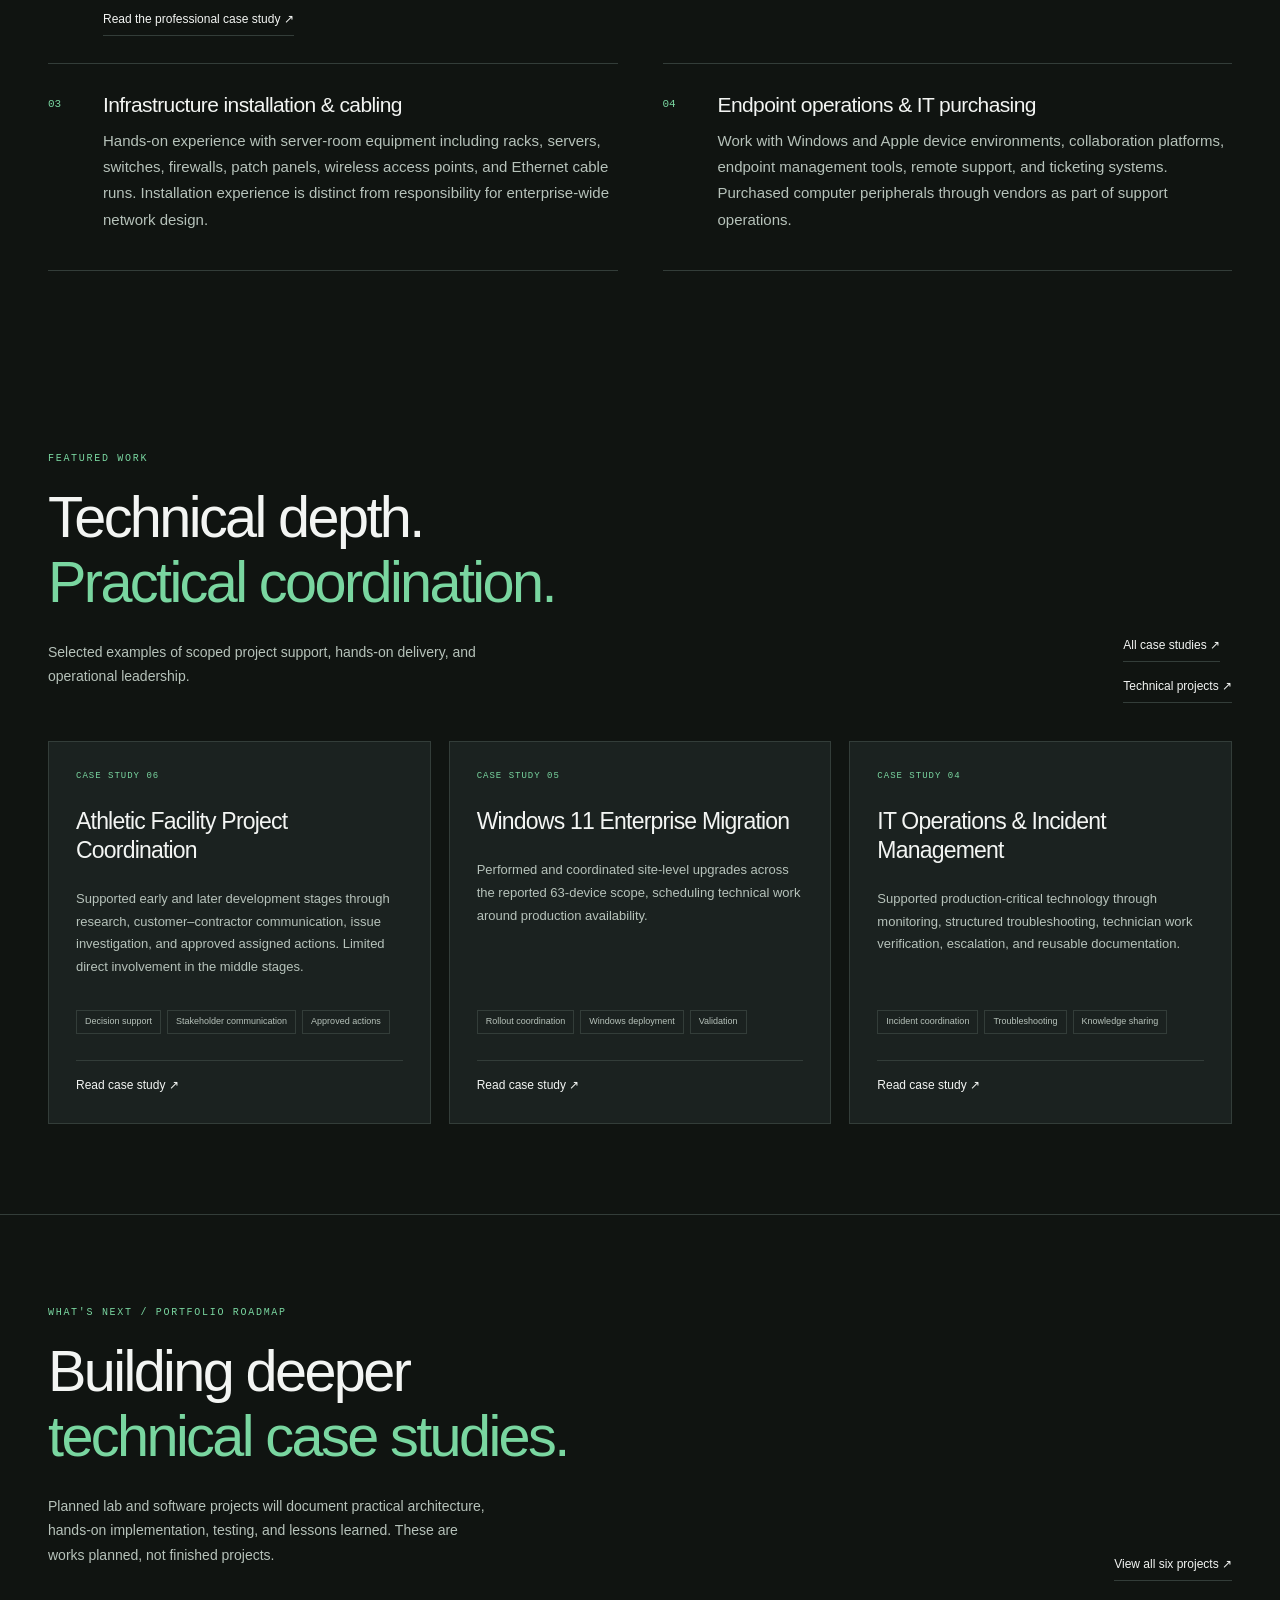
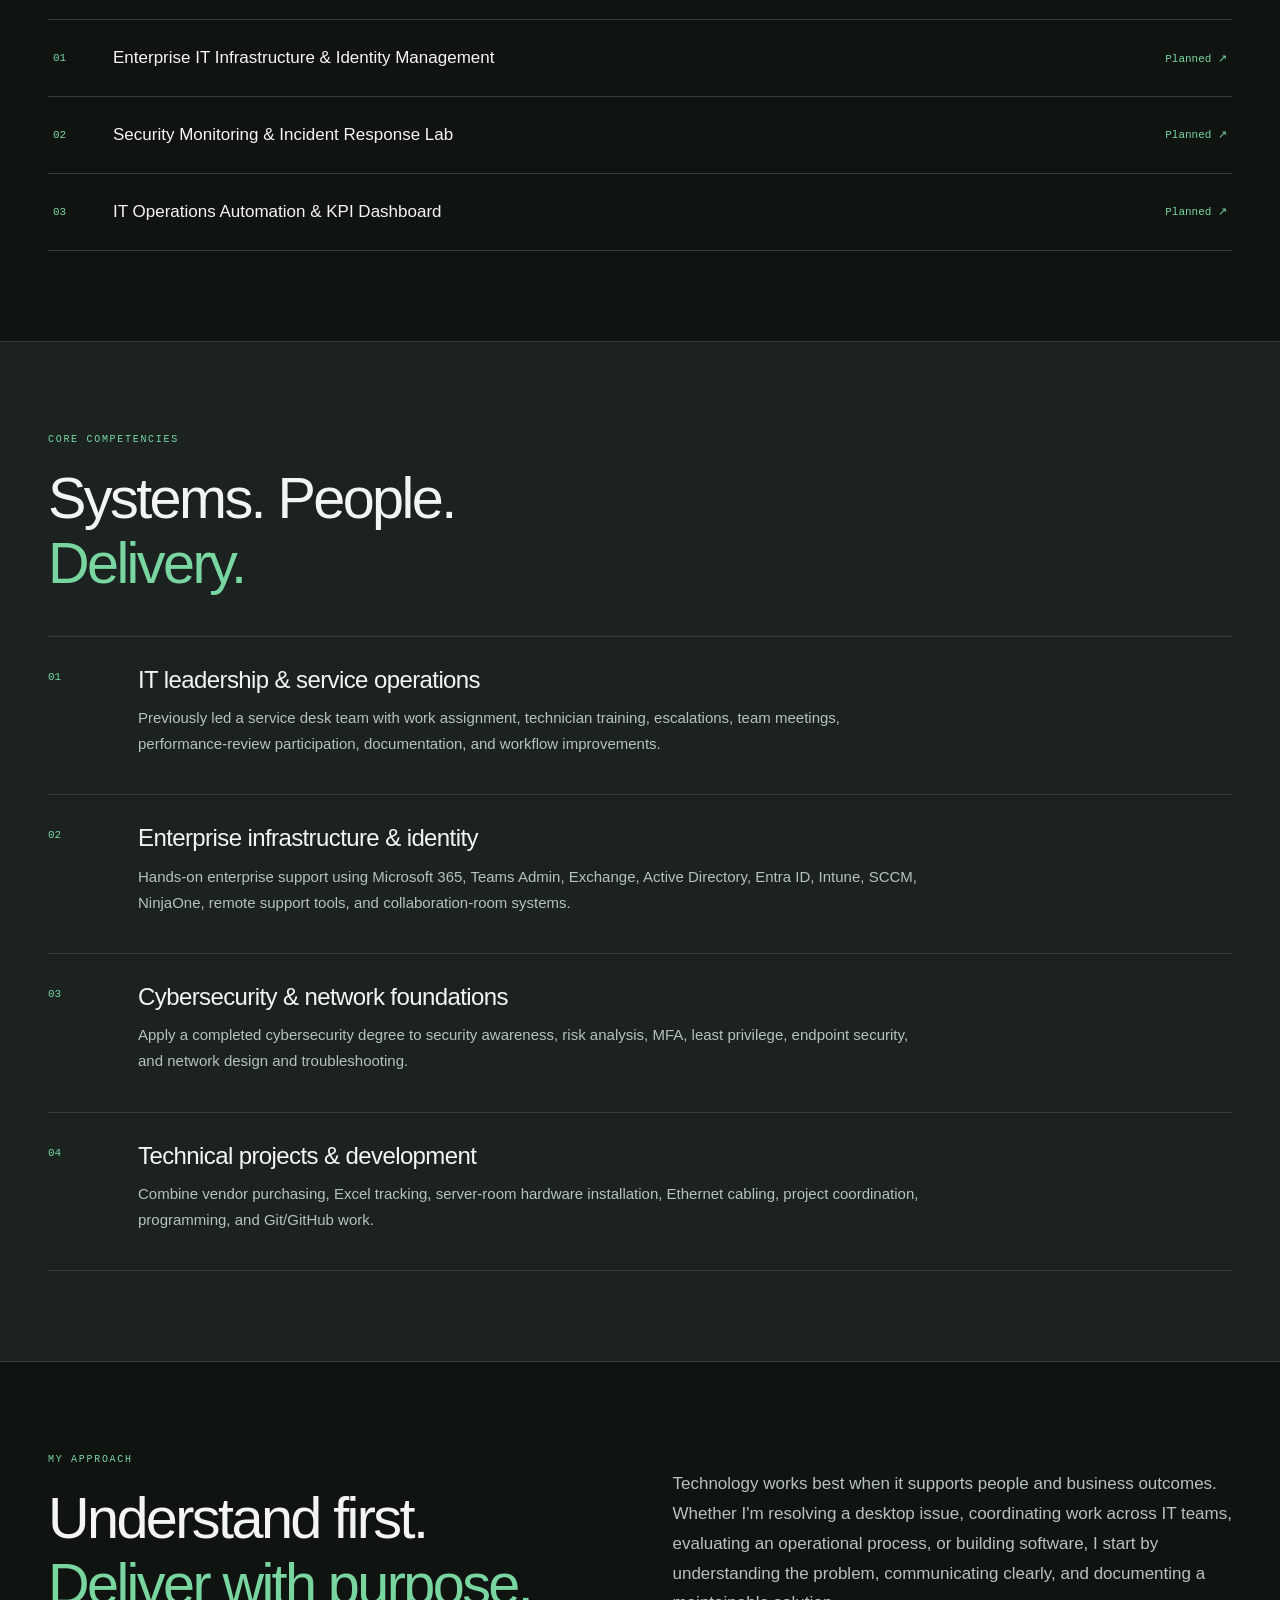
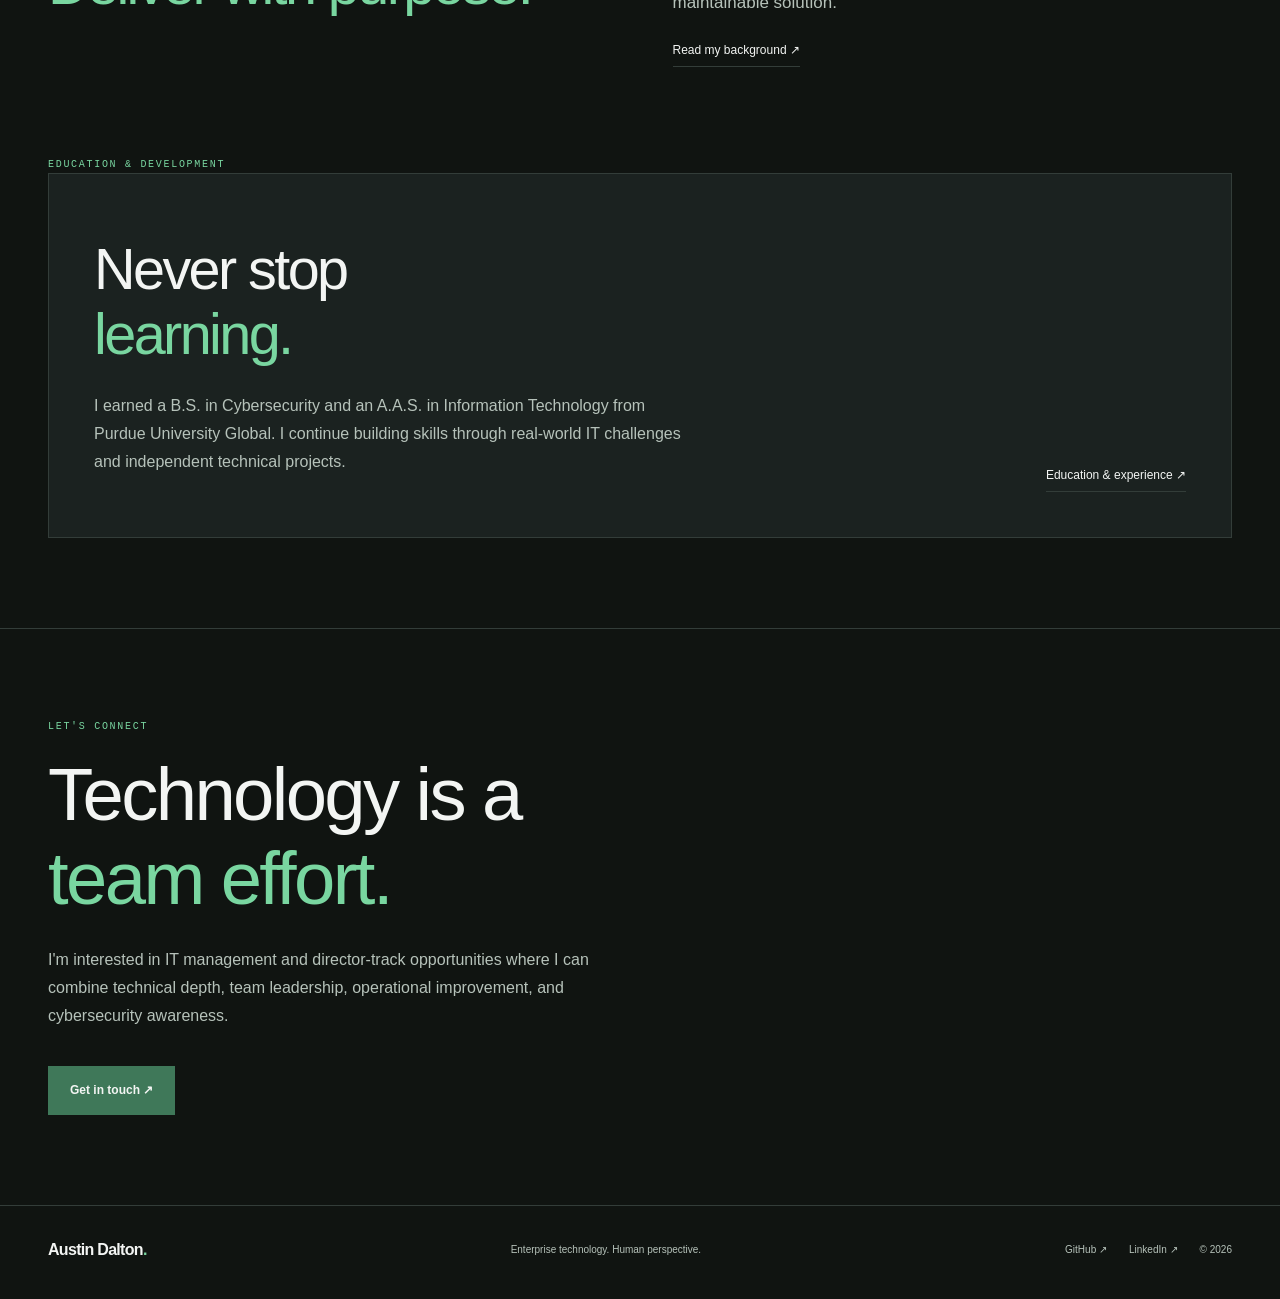
==== commit b2878a18: "Add professional case studies and separate Projects from Case Studies" ====
--- a/index.html
+++ b/index.html
@@ -1,4 +1,6 @@
-<!doctype html><html lang="en"><head><meta charset="utf-8"><meta name="viewport" content="width=device-width,initial-scale=1"><meta name="description" content="Austin Dalton — enterprise IT operations, infrastructure, and cybersecurity education."><meta name="theme-color" content="#0B0F0D"><title>Index | Austin Dalton</title><link rel="stylesheet" href="redesign.css"><script src="main.js" defer></script></head><body><a class="skip" href="#main">Skip to content</a><header class="site-header"><div class="wrap header-inner"><a class="wordmark" href="index.html"><span class="brand-icon">a/d</span> Austin Dalton<span class="dot">.</span></a><nav aria-label="Main navigation"><a href="index.html">Home</a><a href="projects.html">Work</a><a href="aboutme.html">About</a><a href="contact.html">Let’s connect ↗</a></nav></div></header><main id="main"><section class="hero wrap"><div class="hero-copy"><div class="eyebrow"><span class="status-dot"></span> IT OPERATIONS / INFRASTRUCTURE / CYBERSECURITY</div><h1>Technology.<br>People.<br><em>Possibility.</em></h1><p class="hero-lead">Connecting enterprise technology, people, and practical solutions.</p><p class="hero-sub">I’m Austin Dalton. An IT Desktop Support professional with previous service desk leadership experience, a cybersecurity foundation, and a business-minded approach to solving problems.</p><div class="actions"><a class="button primary" href="#work">Explore my work ↘</a><a class="text-link" href="aboutme.html">The story behind the work ↗</a></div></div><div class="topology" role="img" aria-label="Conceptual diagram connecting identity, endpoints, security, and operations around people"><div class="diagram-label">CONNECTED SYSTEMS / HUMAN OUTCOMES</div><svg viewBox="0 0 500 400" aria-hidden="true"><defs><pattern id="grid" width="25" height="25" patternUnits="userSpaceOnUse"><circle cx="1" cy="1" r="1" fill="#333D39"/></pattern></defs><rect width="500" height="400" fill="url(#grid)"/><g fill="none" stroke="#3F7859" stroke-width="1.5"><path d="M250 200V80H110M250 80H390M250 200H85V310M250 200H415V310M250 200V335"/><circle cx="250" cy="200" r="65"/><circle cx="250" cy="200" r="78" stroke-dasharray="3 9"/></g><g fill="#1B2220" stroke="#69A37E"><rect x="72" y="55" width="76" height="50" rx="4"/><rect x="352" y="55" width="76" height="50" rx="4"/><rect x="47" y="285" width="76" height="50" rx="4"/><rect x="377" y="285" width="76" height="50" rx="4"/></g><g fill="#C3CBC6" font-family="monospace" text-anchor="middle" font-size="10"><text x="110" y="85">IDENTITY</text><text x="390" y="85">ENDPOINTS</text><text x="85" y="315">SECURITY</text><text x="415" y="315">OPERATIONS</text><text x="250" y="195" font-size="12" fill="#F2F5F2">PEOPLE</text><text x="250" y="215">AT THE CENTER</text></g><g fill="#69A37E"><circle cx="250" cy="80" r="4"/><circle cx="250" cy="335" r="4"/><circle cx="85" cy="200" r="4"/><circle cx="415" cy="200" r="4"/></g></svg><div class="diagram-bottom">01 — A CONNECTED PERSPECTIVE <span>CONCEPT DIAGRAM</span></div></div><div class="hero-bottom"><span>BASED IN EXPERIENCE. BUILT FOR WHAT’S NEXT.</span><a href="#work">SCROLL TO EXPLORE ↓</a></div></section>
+<!doctype html><html lang="en"><head><meta charset="utf-8"><meta name="viewport" content="width=device-width,initial-scale=1"><meta name="description" content="Austin Dalton — enterprise IT operations, infrastructure, and cybersecurity education."><meta name="theme-color" content="#0B0F0D"><title>Austin Dalton | Enterprise IT &amp; Project Delivery</title><link rel="stylesheet" href="redesign.css"><script src="main.js" defer></script><link rel="stylesheet" href="navigation.css">
+<link rel="stylesheet" href="portfolio-sections.css">
+</head><body><a class="skip" href="#main">Skip to content</a><header class="site-header"><div class="wrap header-inner"><a class="wordmark" href="index.html"><span class="brand-icon">a/d</span> Austin Dalton<span class="dot">.</span></a><nav aria-label="Main navigation"><a href="index.html">Home</a><a href="aboutme.html">About</a><a href="aboutme.html#experience-heading">Experience</a><a href="projects.html">Projects</a><a href="case-studies.html">Case Studies</a><a href="contact.html">Contact</a></nav></div></header><main id="main"><section class="hero wrap"><div class="hero-copy"><div class="eyebrow"><span class="status-dot"></span> IT OPERATIONS / INFRASTRUCTURE / CYBERSECURITY</div><h1>Technology.<br>People.<br><em>Possibility.</em></h1><p class="hero-lead">Connecting enterprise technology, people, and practical solutions.</p><p class="hero-sub">I’m Austin Dalton. An IT Desktop Support professional with previous service desk leadership experience, a cybersecurity foundation, and a business-minded approach to solving problems.</p><div class="actions"><a class="button primary" href="#work">Explore my work ↘</a><a class="text-link" href="aboutme.html">The story behind the work ↗</a></div></div><div class="topology" role="img" aria-label="Conceptual diagram connecting identity, endpoints, security, and operations around people"><div class="diagram-label">CONNECTED SYSTEMS / HUMAN OUTCOMES</div><svg viewBox="0 0 500 400" aria-hidden="true"><defs><pattern id="grid" width="25" height="25" patternUnits="userSpaceOnUse"><circle cx="1" cy="1" r="1" fill="#333D39"/></pattern></defs><rect width="500" height="400" fill="url(#grid)"/><g fill="none" stroke="#3F7859" stroke-width="1.5"><path d="M250 200V80H110M250 80H390M250 200H85V310M250 200H415V310M250 200V335"/><circle cx="250" cy="200" r="65"/><circle cx="250" cy="200" r="78" stroke-dasharray="3 9"/></g><g fill="#1B2220" stroke="#69A37E"><rect x="72" y="55" width="76" height="50" rx="4"/><rect x="352" y="55" width="76" height="50" rx="4"/><rect x="47" y="285" width="76" height="50" rx="4"/><rect x="377" y="285" width="76" height="50" rx="4"/></g><g fill="#C3CBC6" font-family="monospace" text-anchor="middle" font-size="10"><text x="110" y="85">IDENTITY</text><text x="390" y="85">ENDPOINTS</text><text x="85" y="315">SECURITY</text><text x="415" y="315">OPERATIONS</text><text x="250" y="195" font-size="12" fill="#F2F5F2">PEOPLE</text><text x="250" y="215">AT THE CENTER</text></g><g fill="#69A37E"><circle cx="250" cy="80" r="4"/><circle cx="250" cy="335" r="4"/><circle cx="85" cy="200" r="4"/><circle cx="415" cy="200" r="4"/></g></svg><div class="diagram-bottom">01 — A CONNECTED PERSPECTIVE <span>CONCEPT DIAGRAM</span></div></div><div class="hero-bottom"><span>BASED IN EXPERIENCE. BUILT FOR WHAT’S NEXT.</span><a href="#work">SCROLL TO EXPLORE ↓</a></div></section>
 <section class="divider wrap"><div class="section-kicker">Professional snapshot</div><div class="overview"><div><span>Current work</span><strong>Enterprise desktop support, device management & collaboration systems</strong></div><div><span>Prior leadership</span><strong>service desk team, workflow improvement & mentoring</strong></div><div><span>Education</span><strong>B.S. Cybersecurity · A.A.S. Information Technology</strong></div><div><span>Business experience</span><strong>Commercial project management, vendor coordination & purchasing</strong></div></div></section>
 
 <section class="section wrap" aria-labelledby="contributions-heading"><div class="section-kicker">Professional contributions</div><h2 id="contributions-heading">Technology, people,<br><em>and better processes.</em></h2><div class="services">
@@ -7,11 +9,7 @@
 <div class="service"><span>03</span><div><h3>Infrastructure installation &amp; cabling</h3><p>Hands-on experience with server-room equipment including racks, servers, switches, firewalls, patch panels, wireless access points, and Ethernet cable runs. Installation experience is distinct from responsibility for enterprise-wide network design.</p></div></div>
 <div class="service"><span>04</span><div><h3>Endpoint operations &amp; IT purchasing</h3><p>Work with Windows and Apple device environments, collaboration platforms, endpoint management tools, remote support, and ticketing systems. Purchased computer peripherals through vendors as part of support operations.</p></div></div>
 </div></section>
-<section class="section wrap" id="work"><div class="section-top"><div><div class="section-kicker">01 / Selected case studies</div><h2>Practical work.<br><em>Considered solutions.</em></h2><p>Real operational improvements, academic design, and cybersecurity research. Each case study identifies the type of work and evidence available.</p></div><a class="text-link" href="projects.html">Explore all projects ↗</a></div><div class="cards">
-<a class="card" href="print-monitoring-case-study.html"><div class="project-art print"><span>NETWORK PRINTERS</span><b>▤ ─── DCA</b><hr><span>PAGE-COUNT TRACKING</span><div class="bars"><i></i><i></i><i></i><i></i><i></i><i></i></div><small>CONCEPT ILLUSTRATION</small></div><span class="card-number">01 / PROFESSIONAL CONTRIBUTION</span><h3>Printer Monitoring &amp; Usage Analytics</h3><p>Implemented FLEX Technology vendor-provided DCA monitoring for supported network printers, manually tracked printing activity in Excel, identified high-volume usage, and reviewed available maintenance indicators. Locally connected printers remained outside DCA coverage.</p><span class="tags"><span>Monitoring</span><span>Excel</span><span>Process improvement</span></span><span class="card-arrow">Read case study ↗</span></a>
-<a class="card" href="projects.html"><div class="project-art network"><span>LOGICAL ARCHITECTURE</span><b>EDGE</b><strong>┌──────┴──────┐</strong><b>SEGMENT A · SEGMENT B</b><small>CONCEPT ILLUSTRATION</small></div><span class="card-number">02 / ACADEMIC NETWORK DESIGN</span><h3>Enterprise Network Architecture</h3><p>Developed the PhotoHut infrastructure proposal covering logical and physical architecture, segmentation, equipment, security, budgets, and implementation planning.</p><span class="tags"><span>Networking</span><span>Planning</span><span>Security</span></span><span class="card-arrow">Read project details ↗</span></a>
-<a class="card" href="projects.html"><div class="project-art security"><span>THE HUMAN SIDE OF SECURITY</span><div class="rings"><i>PEOPLE</i><i>PROCESS</i><i>POLICY</i></div><small>CONCEPT ILLUSTRATION</small></div><span class="card-number">03 / CYBERSECURITY RESEARCH</span><h3>Security Culture &amp; Cyber Risk</h3><p>Researched how employee behavior, organizational leadership, security awareness, policies, and accountability influence cybersecurity risk.</p><span class="tags"><span>Cybersecurity</span><span>Risk</span><span>Research</span></span><span class="card-arrow">Read project details ↗</span></a>
-</div></section>
+<section class="section wrap" id="work"><div class="section-top"><div><div class="section-kicker">Featured Work</div><h2>Technical depth.<br><em>Practical coordination.</em></h2><p>Selected examples of scoped project support, hands-on delivery, and operational leadership.</p></div><div class="featured-index-links"><a class="text-link" href="case-studies.html">All case studies ↗</a><a class="text-link" href="projects.html">Technical projects ↗</a></div></div><div class="cards"><article class="card"><span class="card-number">CASE STUDY 06</span><h3>Athletic Facility Project Coordination</h3><p>Supported early and later development stages through research, customer–contractor communication, issue investigation, and approved assigned actions. Limited direct involvement in the middle stages.</p><div class="tags"><span>Decision support</span><span>Stakeholder communication</span><span>Approved actions</span></div><a class="card-arrow" href="athletic-facility-case-study.html">Read case study ↗</a></article><article class="card"><span class="card-number">CASE STUDY 05</span><h3>Windows 11 Enterprise Migration</h3><p>Performed and coordinated site-level upgrades across the reported 63-device scope, scheduling technical work around production availability.</p><div class="tags"><span>Rollout coordination</span><span>Windows deployment</span><span>Validation</span></div><a class="card-arrow" href="windows-11-migration-case-study.html">Read case study ↗</a></article><article class="card"><span class="card-number">CASE STUDY 04</span><h3>IT Operations &amp; Incident Management</h3><p>Supported production-critical technology through monitoring, structured troubleshooting, technician work verification, escalation, and reusable documentation.</p><div class="tags"><span>Incident coordination</span><span>Troubleshooting</span><span>Knowledge sharing</span></div><a class="card-arrow" href="it-operations-case-study.html">Read case study ↗</a></article></div></section>
 
 <section class="section wrap project-roadmap" aria-labelledby="roadmap-heading">
 <div class="section-top"><div><div class="section-kicker">What's next / Portfolio roadmap</div><h2 id="roadmap-heading">Building deeper<br><em>technical case studies.</em></h2><p>Planned lab and software projects will document practical architecture, hands-on implementation, testing, and lessons learned. These are works planned, not finished projects.</p></div><a class="text-link" href="projects.html#upcoming-projects">View all six projects ↗</a></div>
--- a/navigation.css
+++ b/navigation.css
@@ -0,0 +1,12 @@
+/* Shared six-item navigation; reuse the existing sticky header and wordmark. */
+:root{--bg:#101411;--ink:#f3f5f3;--muted:#b6c2ba;--highlight:#79d6a0}
+.site-header{background:#101411fa}
+.site-header .header-inner{gap:20px}
+.site-header nav[aria-label="Main navigation"]{display:flex;align-items:center;justify-content:flex-end;flex-wrap:wrap;gap:8px 24px;min-width:0}
+.site-header nav[aria-label="Main navigation"] a{display:inline-flex;align-items:center;min-height:44px;padding:7px 0;white-space:nowrap;border-bottom:1px solid transparent}
+.site-header nav[aria-label="Main navigation"] a:last-child{border-bottom-color:transparent}
+.site-header nav[aria-label="Main navigation"] a[aria-current]{color:#79d6a0;border-bottom-color:#79d6a0}
+.site-header nav[aria-label="Main navigation"] a:focus-visible{outline:3px solid #79d6a0;outline-offset:4px}
+@media(max-width:950px){.site-header .header-inner{flex-wrap:wrap;padding-top:12px;padding-bottom:12px;gap:5px}.site-header nav[aria-label="Main navigation"]{width:100%;justify-content:flex-start;gap:4px 20px}.site-header .wordmark{min-height:36px;display:flex;align-items:center}}
+@media(max-width:700px){html{scroll-padding-top:170px}.site-header nav[aria-label="Main navigation"]{gap:0 16px;font-size:11px}.site-header .header-inner{padding-top:10px;padding-bottom:10px}.site-header nav[aria-label="Main navigation"] a{min-height:44px}}
+@media(prefers-reduced-motion:reduce){.site-header *{transition:none!important;animation:none!important}}
--- a/portfolio-sections.css
+++ b/portfolio-sections.css
@@ -0,0 +1,22 @@
+/* Distinct indexes, shared portfolio card system; no duplicate detail pages. */
+.deliverables-grid{grid-template-columns:repeat(2,minmax(0,1fr));align-items:stretch}
+.projects-page .deliverable-card{min-width:0;padding:28px;background:#1b2220;scroll-margin-top:180px}
+.deliverable-status{font:10px/1.6 monospace!important;color:#79d6a0!important;letter-spacing:.5px;text-transform:uppercase;margin:0 0 18px!important}
+.deliverable-card h3{margin:0 0 15px;font-size:26px;line-height:1.25}
+.deliverable-card>p:not(.deliverable-status){font-size:14px}
+.project-role{display:grid;grid-template-columns:75px 1fr;gap:8px 15px;margin:10px 0 22px;padding-top:18px;border-top:1px solid #333d39;font-size:12px}
+.project-role dt{color:#79d6a0}.project-role dd{margin:0;color:#b6c2ba}
+.deliverable-links{margin-top:auto;padding-top:20px;display:grid;gap:10px}
+.deliverable-links .card-arrow{margin-top:0;min-height:44px}
+.deliverable-links .text-link{justify-self:start}
+.pending-project{border-style:dashed}
+.pending-project .caption{margin-top:auto;padding-top:20px}
+.portfolio-supplement{padding-top:35px;padding-bottom:65px;border-top:1px solid #333d39}
+.portfolio-supplement>h2{font-size:27px;font-weight:500;letter-spacing:-.6px;margin:0 0 10px}
+.portfolio-supplement>p{color:#b6c2ba;font-size:14px;margin-bottom:25px}
+.portfolio-supplement .project-grid{grid-template-columns:repeat(2,minmax(0,1fr))}
+.featured-index-links{display:flex;flex-direction:column;gap:14px;align-items:start;flex-shrink:0}
+.case-studies-page .project-grid{grid-template-columns:repeat(2,minmax(0,1fr))}
+.case-studies-page .project-card{min-height:395px}
+@media(max-width:700px){.deliverables-grid,.portfolio-supplement .project-grid,.case-studies-page .project-grid{grid-template-columns:1fr}.projects-page .deliverable-card{padding:23px}.deliverable-card h3{font-size:24px}.project-role{grid-template-columns:1fr;gap:5px}.project-role dd{margin-bottom:7px}.featured-index-links{margin-top:18px;flex-direction:row;flex-wrap:wrap;gap:15px 22px}.portfolio-supplement{padding-bottom:45px}}
+@media(prefers-reduced-motion:reduce){.deliverable-card{transition:none!important;animation:none!important}}
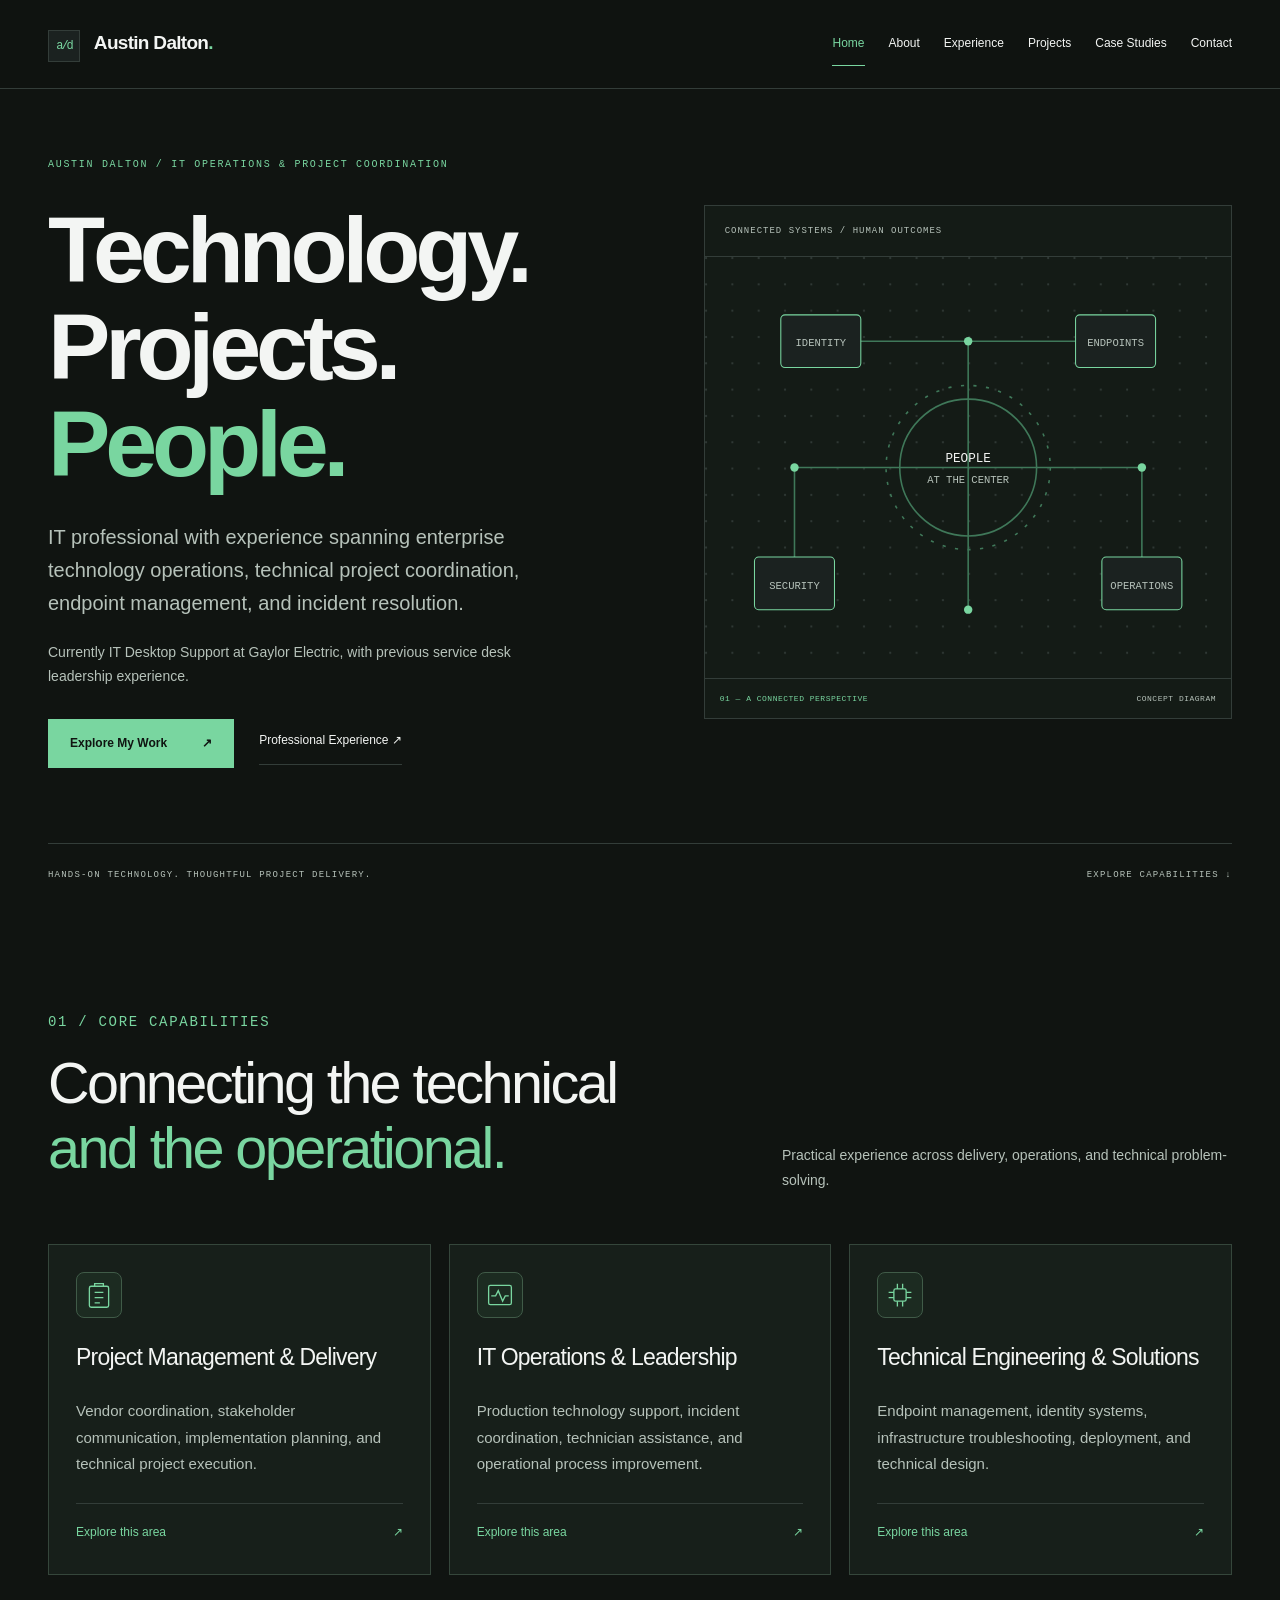
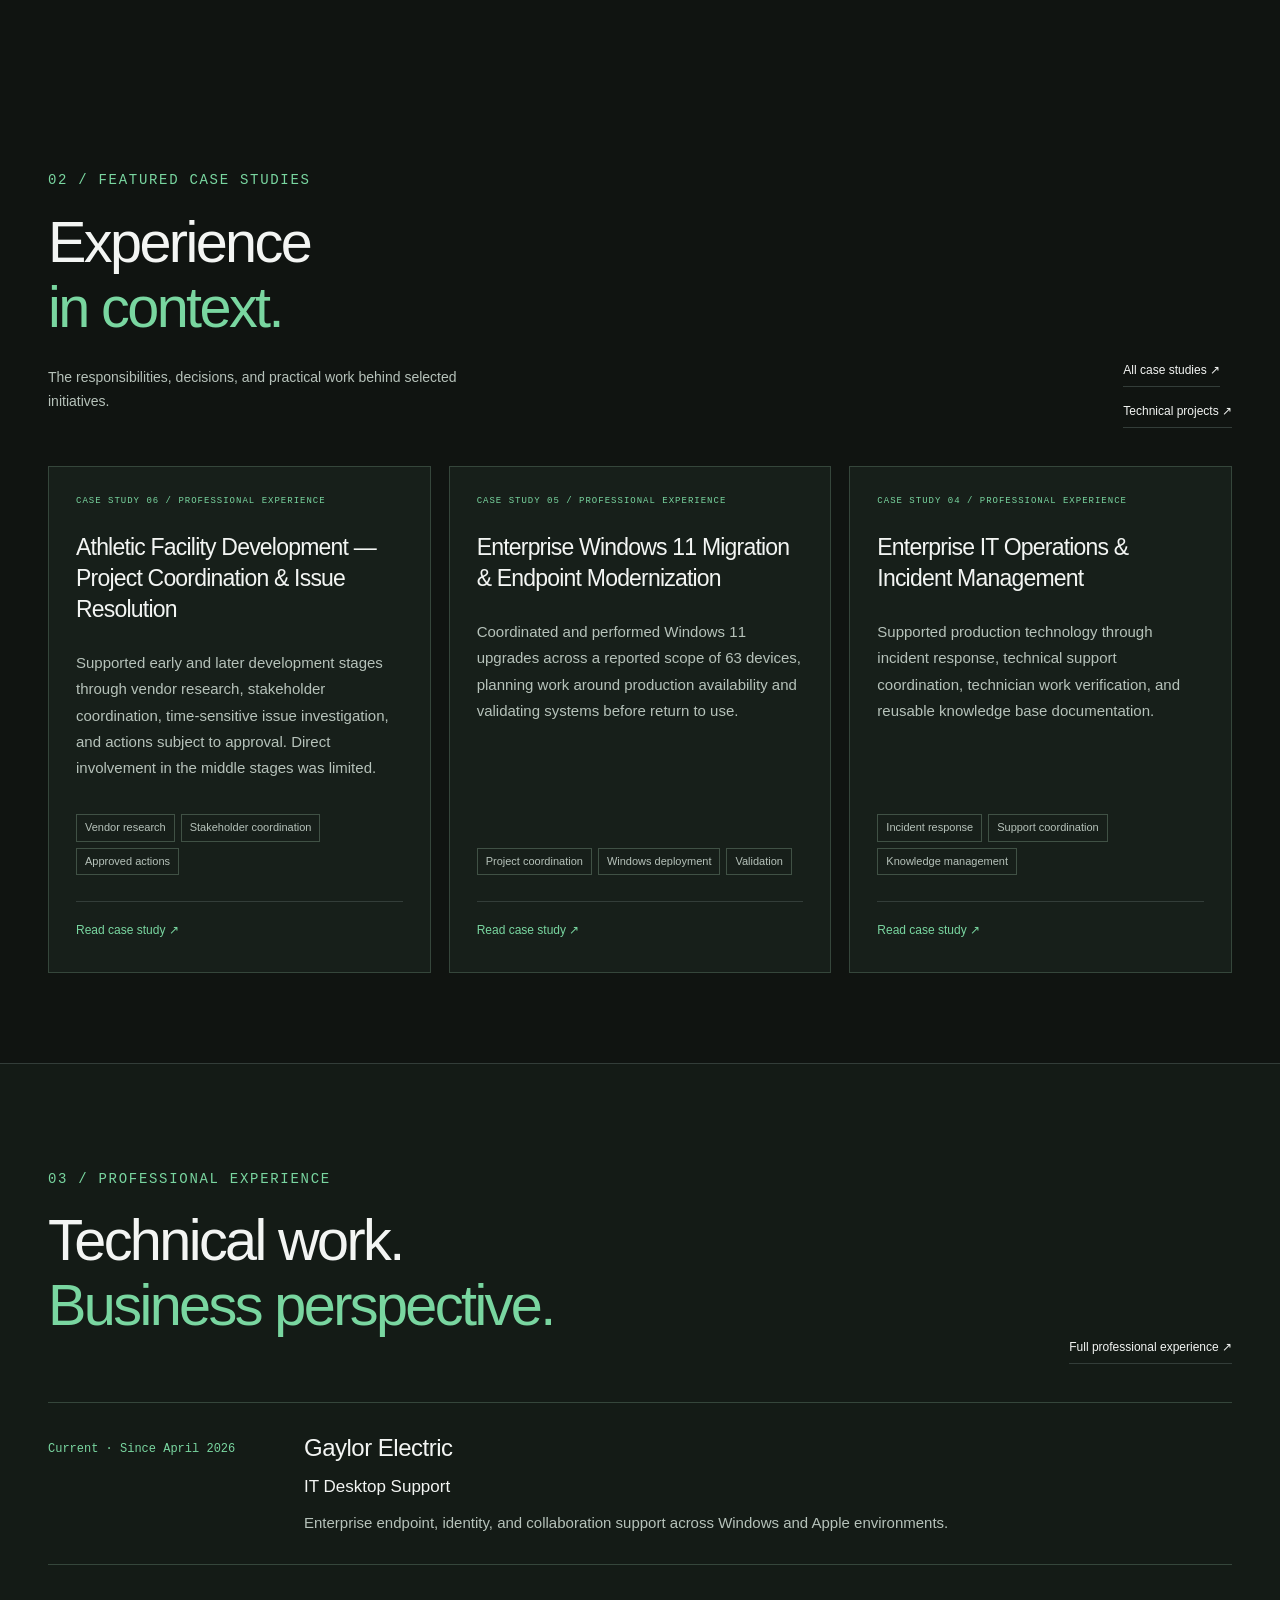
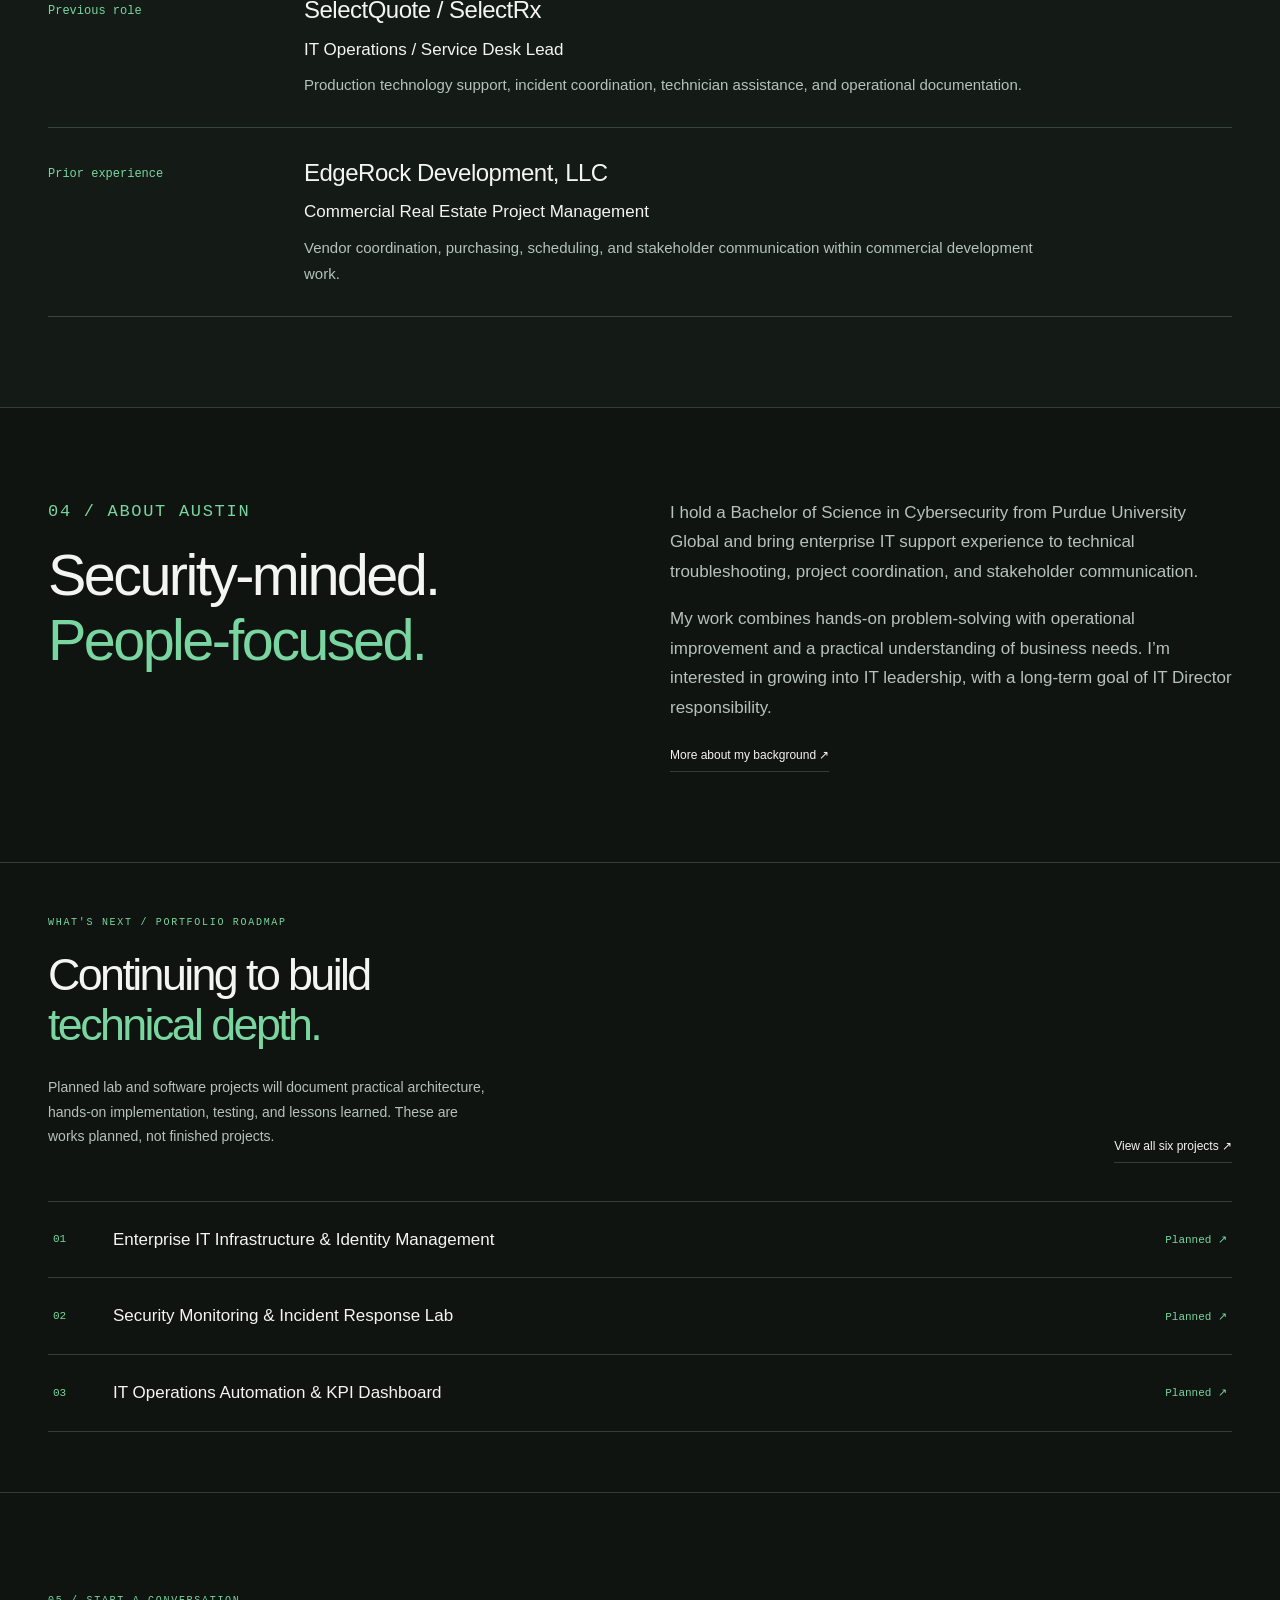
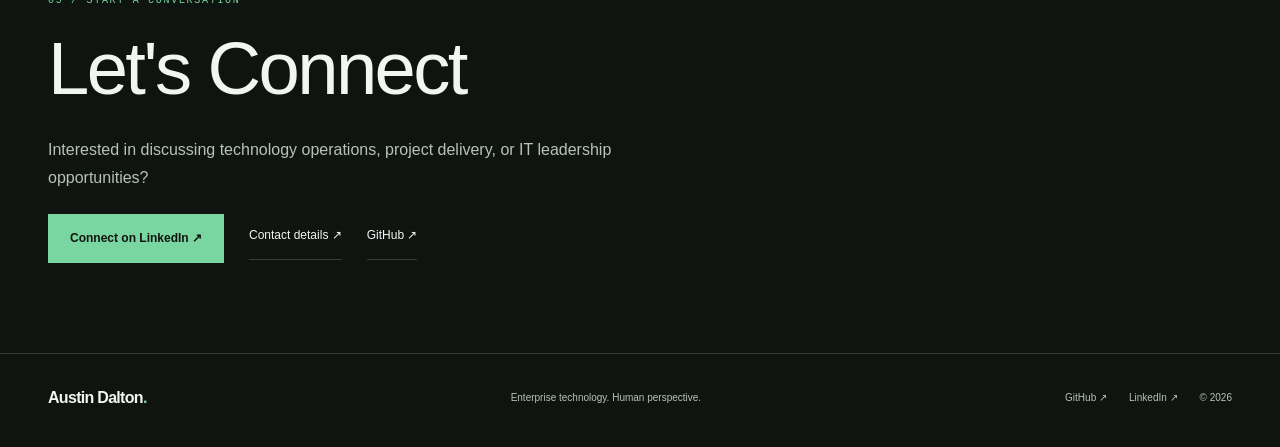
==== commit 7e919bd9: "Refine homepage positioning for IT leadership and project delivery" ====
--- a/index.html
+++ b/index.html
@@ -1,25 +1,158 @@
-<!doctype html><html lang="en"><head><meta charset="utf-8"><meta name="viewport" content="width=device-width,initial-scale=1"><meta name="description" content="Austin Dalton — enterprise IT operations, infrastructure, and cybersecurity education."><meta name="theme-color" content="#0B0F0D"><title>Austin Dalton | Enterprise IT &amp; Project Delivery</title><link rel="stylesheet" href="redesign.css"><script src="main.js" defer></script><link rel="stylesheet" href="navigation.css">
+<!doctype html><html lang="en"><head><meta charset="utf-8"><meta name="viewport" content="width=device-width,initial-scale=1"><meta name="description" content="Austin Dalton — an IT professional connecting enterprise technology operations, technical project coordination, endpoint management, and incident resolution."><meta name="theme-color" content="#101411"><title>Austin Dalton | Enterprise IT &amp; Project Delivery</title><link rel="stylesheet" href="redesign.css"><script src="main.js" defer></script><link rel="stylesheet" href="navigation.css">
 <link rel="stylesheet" href="portfolio-sections.css">
-</head><body><a class="skip" href="#main">Skip to content</a><header class="site-header"><div class="wrap header-inner"><a class="wordmark" href="index.html"><span class="brand-icon">a/d</span> Austin Dalton<span class="dot">.</span></a><nav aria-label="Main navigation"><a href="index.html">Home</a><a href="aboutme.html">About</a><a href="aboutme.html#experience-heading">Experience</a><a href="projects.html">Projects</a><a href="case-studies.html">Case Studies</a><a href="contact.html">Contact</a></nav></div></header><main id="main"><section class="hero wrap"><div class="hero-copy"><div class="eyebrow"><span class="status-dot"></span> IT OPERATIONS / INFRASTRUCTURE / CYBERSECURITY</div><h1>Technology.<br>People.<br><em>Possibility.</em></h1><p class="hero-lead">Connecting enterprise technology, people, and practical solutions.</p><p class="hero-sub">I’m Austin Dalton. An IT Desktop Support professional with previous service desk leadership experience, a cybersecurity foundation, and a business-minded approach to solving problems.</p><div class="actions"><a class="button primary" href="#work">Explore my work ↘</a><a class="text-link" href="aboutme.html">The story behind the work ↗</a></div></div><div class="topology" role="img" aria-label="Conceptual diagram connecting identity, endpoints, security, and operations around people"><div class="diagram-label">CONNECTED SYSTEMS / HUMAN OUTCOMES</div><svg viewBox="0 0 500 400" aria-hidden="true"><defs><pattern id="grid" width="25" height="25" patternUnits="userSpaceOnUse"><circle cx="1" cy="1" r="1" fill="#333D39"/></pattern></defs><rect width="500" height="400" fill="url(#grid)"/><g fill="none" stroke="#3F7859" stroke-width="1.5"><path d="M250 200V80H110M250 80H390M250 200H85V310M250 200H415V310M250 200V335"/><circle cx="250" cy="200" r="65"/><circle cx="250" cy="200" r="78" stroke-dasharray="3 9"/></g><g fill="#1B2220" stroke="#69A37E"><rect x="72" y="55" width="76" height="50" rx="4"/><rect x="352" y="55" width="76" height="50" rx="4"/><rect x="47" y="285" width="76" height="50" rx="4"/><rect x="377" y="285" width="76" height="50" rx="4"/></g><g fill="#C3CBC6" font-family="monospace" text-anchor="middle" font-size="10"><text x="110" y="85">IDENTITY</text><text x="390" y="85">ENDPOINTS</text><text x="85" y="315">SECURITY</text><text x="415" y="315">OPERATIONS</text><text x="250" y="195" font-size="12" fill="#F2F5F2">PEOPLE</text><text x="250" y="215">AT THE CENTER</text></g><g fill="#69A37E"><circle cx="250" cy="80" r="4"/><circle cx="250" cy="335" r="4"/><circle cx="85" cy="200" r="4"/><circle cx="415" cy="200" r="4"/></g></svg><div class="diagram-bottom">01 — A CONNECTED PERSPECTIVE <span>CONCEPT DIAGRAM</span></div></div><div class="hero-bottom"><span>BASED IN EXPERIENCE. BUILT FOR WHAT’S NEXT.</span><a href="#work">SCROLL TO EXPLORE ↓</a></div></section>
-<section class="divider wrap"><div class="section-kicker">Professional snapshot</div><div class="overview"><div><span>Current work</span><strong>Enterprise desktop support, device management & collaboration systems</strong></div><div><span>Prior leadership</span><strong>service desk team, workflow improvement & mentoring</strong></div><div><span>Education</span><strong>B.S. Cybersecurity · A.A.S. Information Technology</strong></div><div><span>Business experience</span><strong>Commercial project management, vendor coordination & purchasing</strong></div></div></section>
-
-<section class="section wrap" aria-labelledby="contributions-heading"><div class="section-kicker">Professional contributions</div><h2 id="contributions-heading">Technology, people,<br><em>and better processes.</em></h2><div class="services">
-<div class="service"><span>01</span><div><h3>Printer page-count monitoring &amp; tracking</h3><p>Installed a data collection agent (DCA) to monitor network-connected printers and used Excel to track printed page counts, including where locally connected printers were outside DCA coverage. Supported print-supply workflows with vendor purchasing experience.</p><a class="text-link" href="print-monitoring-case-study.html">Read the professional case study ↗</a></div></div>
-<div class="service"><span>02</span><div><h3>Service desk leadership &amp; workflow improvement</h3><p>In a previous lead role, assigned work, coordinated escalations, trained technicians, participated in team meetings and performance-review activities, and improved documentation and daily operational checklists.</p></div></div>
-<div class="service"><span>03</span><div><h3>Infrastructure installation &amp; cabling</h3><p>Hands-on experience with server-room equipment including racks, servers, switches, firewalls, patch panels, wireless access points, and Ethernet cable runs. Installation experience is distinct from responsibility for enterprise-wide network design.</p></div></div>
-<div class="service"><span>04</span><div><h3>Endpoint operations &amp; IT purchasing</h3><p>Work with Windows and Apple device environments, collaboration platforms, endpoint management tools, remote support, and ticketing systems. Purchased computer peripherals through vendors as part of support operations.</p></div></div>
-</div></section>
-<section class="section wrap" id="work"><div class="section-top"><div><div class="section-kicker">Featured Work</div><h2>Technical depth.<br><em>Practical coordination.</em></h2><p>Selected examples of scoped project support, hands-on delivery, and operational leadership.</p></div><div class="featured-index-links"><a class="text-link" href="case-studies.html">All case studies ↗</a><a class="text-link" href="projects.html">Technical projects ↗</a></div></div><div class="cards"><article class="card"><span class="card-number">CASE STUDY 06</span><h3>Athletic Facility Project Coordination</h3><p>Supported early and later development stages through research, customer–contractor communication, issue investigation, and approved assigned actions. Limited direct involvement in the middle stages.</p><div class="tags"><span>Decision support</span><span>Stakeholder communication</span><span>Approved actions</span></div><a class="card-arrow" href="athletic-facility-case-study.html">Read case study ↗</a></article><article class="card"><span class="card-number">CASE STUDY 05</span><h3>Windows 11 Enterprise Migration</h3><p>Performed and coordinated site-level upgrades across the reported 63-device scope, scheduling technical work around production availability.</p><div class="tags"><span>Rollout coordination</span><span>Windows deployment</span><span>Validation</span></div><a class="card-arrow" href="windows-11-migration-case-study.html">Read case study ↗</a></article><article class="card"><span class="card-number">CASE STUDY 04</span><h3>IT Operations &amp; Incident Management</h3><p>Supported production-critical technology through monitoring, structured troubleshooting, technician work verification, escalation, and reusable documentation.</p><div class="tags"><span>Incident coordination</span><span>Troubleshooting</span><span>Knowledge sharing</span></div><a class="card-arrow" href="it-operations-case-study.html">Read case study ↗</a></article></div></section>
-
-<section class="section wrap project-roadmap" aria-labelledby="roadmap-heading">
-<div class="section-top"><div><div class="section-kicker">What's next / Portfolio roadmap</div><h2 id="roadmap-heading">Building deeper<br><em>technical case studies.</em></h2><p>Planned lab and software projects will document practical architecture, hands-on implementation, testing, and lessons learned. These are works planned, not finished projects.</p></div><a class="text-link" href="projects.html#upcoming-projects">View all six projects ↗</a></div>
+<link rel="stylesheet" href="homepage.css">
+</head><body class="homepage"><a class="skip" href="#main">Skip to content</a><header class="site-header">
+<div class="wrap header-inner"><a class="wordmark" href="index.html"><span class="brand-icon">a/d</span> Austin Dalton<span class="dot">.</span></a><nav aria-label="Main navigation"><a href="index.html">Home</a><a href="aboutme.html">About</a><a href="aboutme.html#experience-heading">Experience</a><a href="projects.html">Projects</a><a href="case-studies.html">Case Studies</a><a href="contact.html">Contact</a></nav>
+</div></header><main id="main">
+<section class="hero wrap home-hero" aria-labelledby="home-heading">
+<div class="hero-copy">
+<div class="eyebrow">AUSTIN DALTON / IT OPERATIONS &amp; PROJECT COORDINATION</div>
+<h1 id="home-heading">Technology.<br>Projects.<br><em>People.</em>
+</h1>
+<p class="hero-lead">IT professional with experience spanning enterprise technology operations, technical project coordination, endpoint management, and incident resolution.</p>
+<p class="hero-sub home-current-role">Currently IT Desktop Support at Gaylor Electric, with previous service desk leadership experience.</p>
+<div class="actions"><a class="button primary" href="case-studies.html">Explore My Work <span aria-hidden="true">↗</span></a><a class="text-link" href="aboutme.html#experience-heading">Professional Experience ↗</a>
+</div>
+</div>
+<div class="topology" role="img" aria-label="Conceptual diagram connecting identity, endpoints, security, and operations around people">
+<div class="diagram-label">CONNECTED SYSTEMS / HUMAN OUTCOMES</div><svg viewBox="0 0 500 400" aria-hidden="true"><defs><pattern id="grid" width="25" height="25" patternUnits="userSpaceOnUse"><circle cx="1" cy="1" r="1" fill="#333D39"/></pattern></defs><rect width="500" height="400" fill="url(#grid)"/><g fill="none" stroke="#3F7859" stroke-width="1.5"><path d="M250 200V80H110M250 80H390M250 200H85V310M250 200H415V310M250 200V335"/><circle cx="250" cy="200" r="65"/><circle cx="250" cy="200" r="78" stroke-dasharray="3 9"/></g><g fill="#1B2220" stroke="#79D6A0"><rect x="72" y="55" width="76" height="50" rx="4"/><rect x="352" y="55" width="76" height="50" rx="4"/><rect x="47" y="285" width="76" height="50" rx="4"/><rect x="377" y="285" width="76" height="50" rx="4"/></g><g fill="#B6C2BA" font-family="monospace" text-anchor="middle" font-size="10"><text x="110" y="85">IDENTITY</text><text x="390" y="85">ENDPOINTS</text><text x="85" y="315">SECURITY</text><text x="415" y="315">OPERATIONS</text><text x="250" y="195" font-size="12" fill="#F3F5F3">PEOPLE</text><text x="250" y="215">AT THE CENTER</text></g><g fill="#79D6A0"><circle cx="250" cy="80" r="4"/><circle cx="250" cy="335" r="4"/><circle cx="85" cy="200" r="4"/><circle cx="415" cy="200" r="4"/></g></svg>
+<div class="diagram-bottom">01 — A CONNECTED PERSPECTIVE <span>CONCEPT DIAGRAM</span>
+</div>
+</div>
+<div class="hero-bottom"><span>HANDS-ON TECHNOLOGY. THOUGHTFUL PROJECT DELIVERY.</span><a href="#expertise">EXPLORE CAPABILITIES ↓</a>
+</div>
+</section>
+<section class="section wrap home-capabilities" id="expertise" aria-labelledby="contributions-heading">
+<div class="section-top">
+<div>
+<p class="section-kicker">01 / Core capabilities</p>
+<h2 id="contributions-heading">Connecting the technical<br><em>and the operational.</em>
+</h2>
+</div>
+<p>Practical experience across delivery, operations, and technical problem-solving.</p>
+</div>
+<div class="cards capability-grid">
+<article class="card capability-card">
+<div class="capability-icon" aria-hidden="true"><svg viewBox="0 0 32 32" fill="none" stroke="currentColor" stroke-width="1.5"><rect x="5" y="6" width="22" height="24" rx="2"/><path d="M11 6V3H21V6M11 13H21M11 19H21M11 25H17"/></svg>
+</div>
+<h3>Project Management &amp; Delivery</h3>
+<p>Vendor coordination, stakeholder communication, implementation planning, and technical project execution.</p><a class="card-arrow" href="case-studies.html?category=delivery">Explore this area <span aria-hidden="true">↗</span></a>
+</article>
+<article class="card capability-card">
+<div class="capability-icon" aria-hidden="true"><svg viewBox="0 0 32 32" fill="none" stroke="currentColor" stroke-width="1.5"><rect x="3" y="5" width="26" height="22" rx="2"/><path d="M6 17H11L14 11L19 23L22 17H26"/></svg>
+</div>
+<h3>IT Operations &amp; Leadership</h3>
+<p>Production technology support, incident coordination, technician assistance, and operational process improvement.</p><a class="card-arrow" href="case-studies.html?category=operations">Explore this area <span aria-hidden="true">↗</span></a>
+</article>
+<article class="card capability-card">
+<div class="capability-icon" aria-hidden="true"><svg viewBox="0 0 32 32" fill="none" stroke="currentColor" stroke-width="1.5"><rect x="9" y="9" width="14" height="14" rx="2"/><path d="M13 3V9M19 3V9M13 23V29M19 23V29M3 13H9M3 19H9M23 13H29M23 19H29"/></svg>
+</div>
+<h3>Technical Engineering &amp; Solutions</h3>
+<p>Endpoint management, identity systems, infrastructure troubleshooting, deployment, and technical design.</p><a class="card-arrow" href="case-studies.html?category=engineering">Explore this area <span aria-hidden="true">↗</span></a>
+</article>
+</div>
+</section>
+<section class="section wrap home-featured" id="work" aria-labelledby="featured-heading">
+<div class="section-top">
+<div>
+<p class="section-kicker">02 / Featured case studies</p>
+<h2 id="featured-heading">Experience<br><em>in context.</em>
+</h2>
+<p>The responsibilities, decisions, and practical work behind selected initiatives.</p>
+</div>
+<div class="featured-index-links"><a class="text-link" href="case-studies.html">All case studies ↗</a><a class="text-link" href="projects.html">Technical projects ↗</a>
+</div>
+</div>
+<div class="cards featured-grid">
+<article class="card featured-card"><span class="card-number">CASE STUDY 06 / PROFESSIONAL EXPERIENCE</span>
+<h3>Athletic Facility Development — Project Coordination &amp; Issue Resolution</h3>
+<p>Supported early and later development stages through vendor research, stakeholder coordination, time-sensitive issue investigation, and actions subject to approval. Direct involvement in the middle stages was limited.</p>
+<div class="tags"><span>Vendor research</span><span>Stakeholder coordination</span><span>Approved actions</span>
+</div><a class="card-arrow" href="athletic-facility-case-study.html">Read case study ↗</a>
+</article>
+<article class="card featured-card"><span class="card-number">CASE STUDY 05 / PROFESSIONAL EXPERIENCE</span>
+<h3>Enterprise Windows 11 Migration &amp; Endpoint Modernization</h3>
+<p>Coordinated and performed Windows 11 upgrades across a reported scope of 63 devices, planning work around production availability and validating systems before return to use.</p>
+<div class="tags"><span>Project coordination</span><span>Windows deployment</span><span>Validation</span>
+</div><a class="card-arrow" href="windows-11-migration-case-study.html">Read case study ↗</a>
+</article>
+<article class="card featured-card"><span class="card-number">CASE STUDY 04 / PROFESSIONAL EXPERIENCE</span>
+<h3>Enterprise IT Operations &amp; Incident Management</h3>
+<p>Supported production technology through incident response, technical support coordination, technician work verification, and reusable knowledge base documentation.</p>
+<div class="tags"><span>Incident response</span><span>Support coordination</span><span>Knowledge management</span>
+</div><a class="card-arrow" href="it-operations-case-study.html">Read case study ↗</a>
+</article>
+</div>
+</section>
+<section class="section home-experience" aria-labelledby="experience-preview-heading">
+<div class="wrap">
+<div class="section-top">
+<div>
+<p class="section-kicker">03 / Professional experience</p>
+<h2 id="experience-preview-heading">Technical work.<br><em>Business perspective.</em>
+</h2>
+</div><a class="text-link" href="aboutme.html#experience-heading">Full professional experience ↗</a>
+</div>
+<div class="experience-preview-list">
+<article>
+<p class="experience-period">Current · Since April 2026</p>
+<div>
+<h3>Gaylor Electric</h3>
+<p class="experience-role">IT Desktop Support</p>
+<p>Enterprise endpoint, identity, and collaboration support across Windows and Apple environments.</p>
+</div>
+</article>
+<article>
+<p class="experience-period">Previous role</p>
+<div>
+<h3>SelectQuote / SelectRx</h3>
+<p class="experience-role">IT Operations / Service Desk Lead</p>
+<p>Production technology support, incident coordination, technician assistance, and operational documentation.</p>
+</div>
+</article>
+<article>
+<p class="experience-period">Prior experience</p>
+<div>
+<h3>EdgeRock Development, LLC</h3>
+<p class="experience-role">Commercial Real Estate Project Management</p>
+<p>Vendor coordination, purchasing, scheduling, and stakeholder communication within commercial development work.</p>
+</div>
+</article>
+</div>
+</div>
+</section>
+<section class="section wrap home-about story" aria-labelledby="about-preview-heading">
+<div>
+<p class="section-kicker">04 / About Austin</p>
+<h2 id="about-preview-heading">Security-minded.<br><em>People-focused.</em>
+</h2>
+</div>
+<div>
+<p>I hold a Bachelor of Science in Cybersecurity from Purdue University Global and bring enterprise IT support experience to technical troubleshooting, project coordination, and stakeholder communication.</p>
+<p>My work combines hands-on problem-solving with operational improvement and a practical understanding of business needs. I’m interested in growing into IT leadership, with a long-term goal of IT Director responsibility.</p><a class="text-link" href="aboutme.html">More about my background ↗</a>
+</div>
+</section>
+<section class="section wrap project-roadmap homepage-roadmap" aria-labelledby="roadmap-heading">
+<div class="section-top">
+<div>
+<div class="section-kicker">What's next / Portfolio roadmap</div>
+<h2 id="roadmap-heading">Continuing to build<br><em>technical depth.</em>
+</h2>
+<p>Planned lab and software projects will document practical architecture, hands-on implementation, testing, and lessons learned. These are works planned, not finished projects.</p>
+</div><a class="text-link" href="projects.html#upcoming-projects">View all six projects ↗</a>
+</div>
 <div class="roadmap-list">
 <a href="projects.html#enterprise-infrastructure"><span class="roadmap-count">01</span><strong>Enterprise IT Infrastructure & Identity Management</strong><span class="roadmap-progress">Planned ↗</span></a>
 <a href="projects.html#security-monitoring"><span class="roadmap-count">02</span><strong>Security Monitoring & Incident Response Lab</strong><span class="roadmap-progress">Planned ↗</span></a>
 <a href="projects.html#it-operations-dashboard"><span class="roadmap-count">03</span><strong>IT Operations Automation & KPI Dashboard</strong><span class="roadmap-progress">Planned ↗</span></a>
 </div>
 </section>
-<section class="section muted" id="expertise"><div class="wrap"><div class="section-kicker">Core competencies</div><h2>Systems. People.<br><em>Delivery.</em></h2><div class="services"><div class="service"><span>01</span><div><h3>IT leadership & service operations</h3><p>Previously led a service desk team with work assignment, technician training, escalations, team meetings, performance-review participation, documentation, and workflow improvements.</p></div></div><div class="service"><span>02</span><div><h3>Enterprise infrastructure & identity</h3><p>Hands-on enterprise support using Microsoft 365, Teams Admin, Exchange, Active Directory, Entra ID, Intune, SCCM, NinjaOne, remote support tools, and collaboration-room systems.</p></div></div><div class="service"><span>03</span><div><h3>Cybersecurity & network foundations</h3><p>Apply a completed cybersecurity degree to security awareness, risk analysis, MFA, least privilege, endpoint security, and network design and troubleshooting.</p></div></div><div class="service"><span>04</span><div><h3>Technical projects & development</h3><p>Combine vendor purchasing, Excel tracking, server-room hardware installation, Ethernet cabling, project coordination, programming, and Git/GitHub work.</p></div></div></div></div></section>
-<section class="section wrap story"><div><div class="section-kicker">My approach</div><h2>Understand first.<br><em>Deliver with purpose.</em></h2></div><div><p>Technology works best when it supports people and business outcomes. Whether I'm resolving a desktop issue, coordinating work across IT teams, evaluating an operational process, or building software, I start by understanding the problem, communicating clearly, and documenting a maintainable solution.</p><a class="text-link" href="aboutme.html">Read my background ↗</a></div></section>
-<section class="section wrap studio"><div class="section-kicker">Education & development</div><div class="studio-box"><div><h2>Never stop<br><em>learning.</em></h2><p>I earned a B.S. in Cybersecurity and an A.A.S. in Information Technology from Purdue University Global. I continue building skills through real-world IT challenges and independent technical projects.</p></div><a class="text-link" href="aboutme.html">Education & experience ↗</a></div></section>
-<section class="section wrap closing"><div class="section-kicker">Let's connect</div><h2>Technology is a<br><em>team effort.</em></h2><p>I'm interested in IT management and director-track opportunities where I can combine technical depth, team leadership, operational improvement, and cybersecurity awareness.</p><a class="button primary" href="contact.html">Get in touch ↗</a></section></main><footer class="wrap footer"><a class="wordmark" href="index.html">Austin Dalton<span class="dot">.</span></a><span>Enterprise technology. Human perspective.</span><div><a href="https://github.com/AustinDDev">GitHub ↗</a><a href="https://www.linkedin.com/in/austinbdalton/">LinkedIn ↗</a><span>© <span id="year">2026</span></span></div></footer></body></html>+<section class="section wrap closing home-contact" aria-labelledby="connect-heading">
+<p class="section-kicker">05 / Start a conversation</p>
+<h2 id="connect-heading">Let's Connect</h2>
+<p>Interested in discussing technology operations, project delivery, or IT leadership opportunities?</p>
+<div class="actions"><a class="button primary" href="https://www.linkedin.com/in/austinbdalton/" target="_blank" rel="noopener">Connect on LinkedIn ↗</a><a class="text-link" href="contact.html">Contact details ↗</a><a class="text-link" href="https://github.com/AustinDDev" target="_blank" rel="noopener">GitHub ↗</a>
+</div>
+</section></main><footer class="wrap footer"><a class="wordmark" href="index.html">Austin Dalton<span class="dot">.</span></a><span>Enterprise technology. Human perspective.</span>
+<div><a href="https://github.com/AustinDDev">GitHub ↗</a><a href="https://www.linkedin.com/in/austinbdalton/">LinkedIn ↗</a><span>© <span id="year">2026</span></span>
+</div></footer></body></html>
--- a/homepage.css
+++ b/homepage.css
@@ -0,0 +1,71 @@
+.homepage{--bg:#101411;--ink:#F3F5F3;--muted:#B6C2BA;--highlight:#79D6A0;background:var(--bg)}
+.homepage main p{color:var(--muted)}
+.homepage .section-kicker{color:var(--highlight)}
+.homepage .home-hero{grid-template-columns:minmax(0,1.15fr) minmax(0,1fr);column-gap:48px;padding-top:68px}
+.homepage .hero h1{font-size:clamp(60px,7.3vw,100px);letter-spacing:-.055em;line-height:1.04;margin:28px 0}
+.homepage .hero-lead{font-size:20px;max-width:550px;line-height:1.65;letter-spacing:0}
+.homepage .hero .home-current-role{font-size:14px;max-width:510px}
+.homepage .topology{margin-left:0;transform:none;background:#141b16}
+.homepage .hero-bottom{line-height:1.7;gap:24px}
+.homepage .primary{background:var(--highlight);border-color:var(--highlight);color:#101411}
+.homepage .primary:hover{background:#9ee3ba;border-color:#9ee3ba;color:#101411}
+.homepage .actions .text-link,.homepage .card-arrow{min-height:44px;display:inline-flex;align-items:center}
+.homepage .card{background:#171f1a;border-color:#35463b}
+.homepage .card h3{color:var(--ink);font-size:23px;line-height:1.35}
+.homepage .card p{font-size:15px;line-height:1.75}
+.homepage .card-arrow{justify-content:space-between;gap:12px;color:var(--highlight)}
+.homepage .capability-icon{width:46px;height:46px;padding:8px;border:1px solid #405b48;border-radius:8px;color:var(--highlight);background:#1c2b21}
+.homepage .capability-icon svg{display:block;width:100%;height:100%}
+.homepage .capability-card .card-arrow{margin-top:auto}
+.homepage .capability-card p{margin-bottom:26px}
+.homepage .featured-card .tags{margin-top:auto}
+.homepage .tags span{font-size:11px;border-color:#405145}
+.homepage .home-experience{background:#141b16;border-block:1px solid var(--line)}
+.homepage .experience-preview-list{border-top:1px solid #35463b}
+.homepage .experience-preview-list article{display:grid;grid-template-columns:220px minmax(0,1fr);gap:36px;padding:28px 0;border-bottom:1px solid #35463b}
+.homepage .experience-preview-list h3{margin:0;font-size:24px;line-height:1.4;font-weight:500;letter-spacing:-.5px}
+.homepage .experience-preview-list p{margin:8px 0 0;max-width:760px;font-size:15px}
+.homepage .experience-preview-list .experience-period{color:var(--highlight);font:12px/1.7 ui-monospace,Consolas,monospace}
+.homepage .experience-preview-list .experience-role{color:var(--ink);font-size:17px}
+.homepage .home-about{gap:60px}
+.homepage .home-about p:first-child{margin-top:0}
+.homepage .homepage-roadmap{padding-top:52px;padding-bottom:60px}
+.homepage .homepage-roadmap h2{font-size:clamp(32px,3.5vw,46px)}
+.homepage .home-contact .actions{margin-top:22px}
+.homepage .home-contact .button{margin-top:0}
+.homepage a:focus-visible{outline:3px solid var(--highlight);outline-offset:5px}
+@media(max-width:1100px){
+.homepage .home-hero{column-gap:28px}
+.homepage .hero h1{font-size:clamp(56px,7.1vw,78px)}
+.homepage .hero .actions{align-items:flex-start;flex-direction:column;gap:14px}
+.homepage .capability-grid,.homepage .featured-grid{grid-template-columns:repeat(3,minmax(0,1fr));gap:14px}
+.homepage .card{padding:22px}
+.homepage .card h3{font-size:21px}
+}
+@media(max-width:900px){
+.homepage .home-hero{grid-template-columns:1fr;gap:38px}
+.homepage .hero h1{font-size:clamp(60px,10vw,88px)}
+.homepage .hero-lead,.homepage .hero .home-current-role{max-width:660px}
+.homepage .hero .actions{flex-direction:row;align-items:center;gap:24px}
+.homepage .topology{width:100%;max-width:520px;justify-self:center}
+.homepage .hero-bottom{margin-top:0}
+.homepage .capability-grid,.homepage .featured-grid{grid-template-columns:1fr}
+.homepage .card h3{font-size:24px;max-width:650px}
+.homepage .section-top{align-items:start;flex-direction:column;gap:10px}
+.homepage .experience-preview-list article{grid-template-columns:170px minmax(0,1fr);gap:24px}
+.homepage .home-about{grid-template-columns:1fr;gap:8px}
+}
+@media(max-width:600px){
+.homepage .home-hero{padding-top:40px}
+.homepage .hero h1{font-size:clamp(48px,12vw,72px)}
+.homepage .hero-lead{font-size:18px}
+.homepage .hero-bottom{flex-direction:column;gap:10px}
+.homepage .hero .actions{align-items:flex-start;flex-direction:column;gap:12px}
+.homepage .experience-preview-list article{grid-template-columns:1fr;gap:10px;padding:24px 0}
+.homepage .experience-preview-list h3{font-size:22px}
+.homepage .home-contact .actions{align-items:flex-start;gap:20px}
+}
+@media(prefers-reduced-motion:reduce){
+.homepage .card,.homepage .button{transition:none;transform:none}
+.homepage .card:hover,.homepage .button:hover{transform:none}
+}
